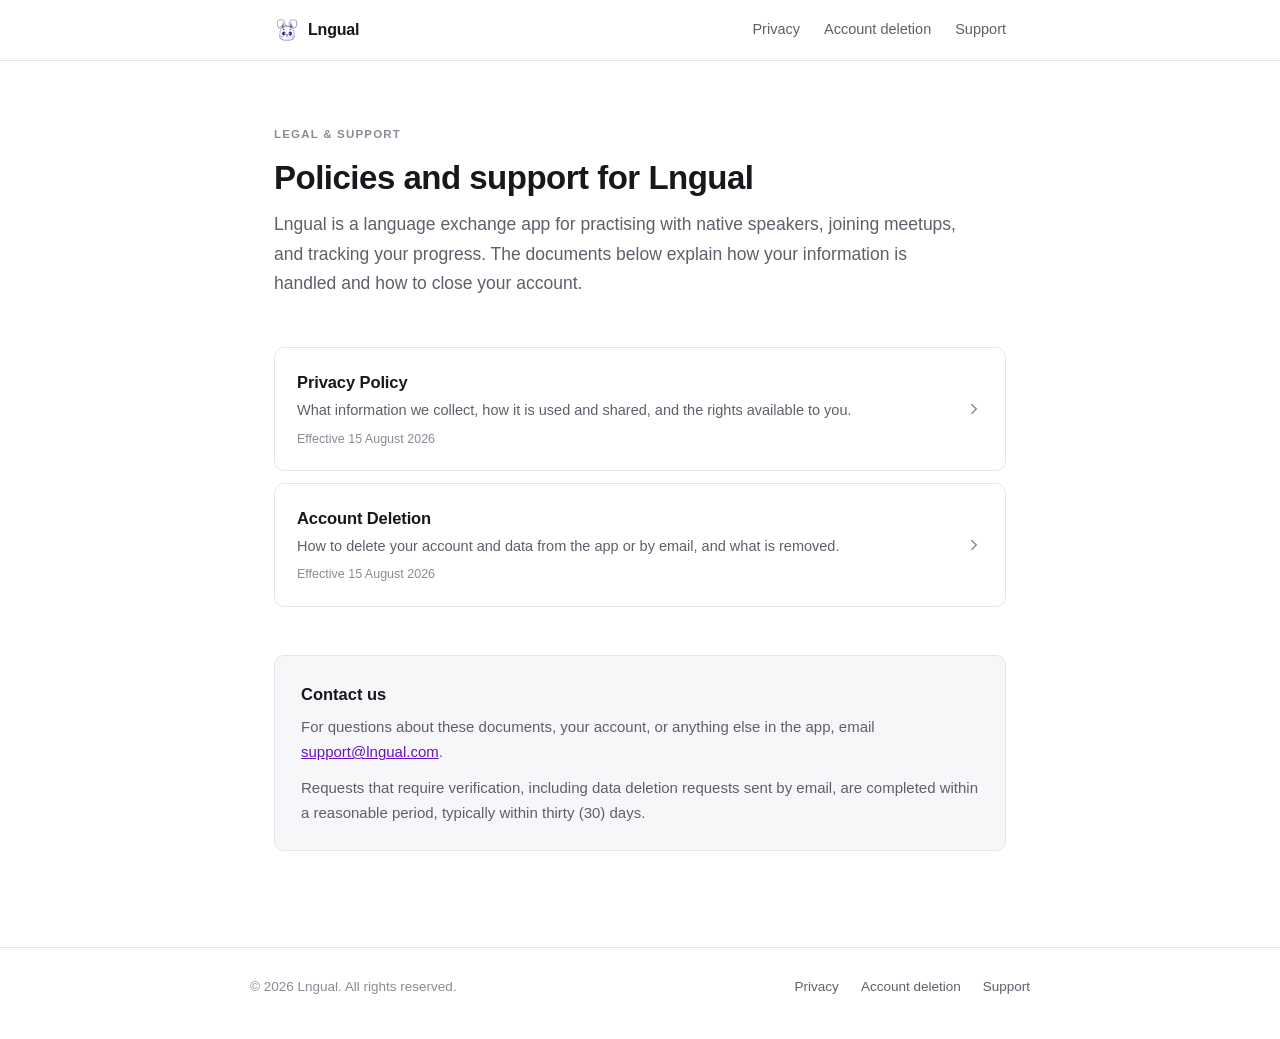
==== index.html @ 3090a964 "feat(site): redesign pages and rewrite privacy policy Add a shared stylesheet and a common shell wit" ====
<!DOCTYPE html>
<html lang="en">
<head>
<meta charset="UTF-8">
<meta name="viewport" content="width=device-width, initial-scale=1.0">
<title>Legal &amp; Support | Lngual</title>
<meta name="description" content="Policies and support for Lngual, a language exchange app. Read the privacy policy, request account deletion, or contact support.">
<meta name="theme-color" content="#ffffff">
<link rel="icon" href="play-store-icon-512.png">
<link rel="apple-touch-icon" href="play-store-icon-512.png">
<meta property="og:title" content="Legal &amp; Support | Lngual">
<meta property="og:description" content="Policies and support for Lngual, a language exchange app.">
<meta property="og:image" content="play-store-feature-1024x500.png">
<meta property="og:type" content="website">
<link rel="stylesheet" href="style.css">
</head>
<body>
<div class="page">

<header class="site-header">
  <div class="inner">
    <a class="mark" href="index.html">
      <img src="play-store-icon-512.png" alt="" width="26" height="26">
      <span>Lngual</span>
    </a>
    <nav>
      <a href="privacy.html">Privacy</a>
      <a href="delete-account.html">Account deletion</a>
      <a href="mailto:support@lngual.com">Support</a>
    </nav>
  </div>
</header>

<main class="hub">
  <p class="eyebrow">Legal &amp; Support</p>
  <h1>Policies and support for Lngual</h1>
  <p class="lede">Lngual is a language exchange app for practising with native speakers, joining meetups, and tracking your progress. The documents below explain how your information is handled and how to close your account.</p>

  <div class="cards">
    <a class="card" href="privacy.html">
      <span class="card-text">
        <span class="card-title">Privacy Policy</span>
        <span class="card-desc">What information we collect, how it is used and shared, and the rights available to you.</span>
        <span class="card-meta">Effective 15 August 2026</span>
      </span>
      <svg width="18" height="18" viewBox="0 0 24 24" fill="none" stroke="currentColor" stroke-width="2" stroke-linecap="round" stroke-linejoin="round" aria-hidden="true"><path d="m9 18 6-6-6-6"/></svg>
    </a>
    <a class="card" href="delete-account.html">
      <span class="card-text">
        <span class="card-title">Account Deletion</span>
        <span class="card-desc">How to delete your account and data from the app or by email, and what is removed.</span>
        <span class="card-meta">Effective 15 August 2026</span>
      </span>
      <svg width="18" height="18" viewBox="0 0 24 24" fill="none" stroke="currentColor" stroke-width="2" stroke-linecap="round" stroke-linejoin="round" aria-hidden="true"><path d="m9 18 6-6-6-6"/></svg>
    </a>
  </div>

  <div class="panel">
    <h2>Contact us</h2>
    <p>For questions about these documents, your account, or anything else in the app, email <a href="mailto:support@lngual.com">support@lngual.com</a>.</p>
    <p>Requests that require verification, including data deletion requests sent by email, are completed within a reasonable period, typically within thirty (30) days.</p>
  </div>
</main>

<footer>
  <div class="inner">
    <p>&copy; 2026 Lngual. All rights reserved.</p>
    <nav>
      <a href="privacy.html">Privacy</a>
      <a href="delete-account.html">Account deletion</a>
      <a href="mailto:support@lngual.com">Support</a>
    </nav>
  </div>
</footer>

</div>
</body>
</html>
---- style.css ----
:root {
  --bg: #ffffff;
  --bg-soft: #f7f7f9;
  --fg: #17171c;
  --muted: #5f5f6b;
  --faint: #8b8b96;
  --accent: #9328ff;
  --accent-ink: #6a12c0;
  --border: #e4e4ea;
  --border-strong: #d3d3dc;
  --radius: 10px;
  --font: -apple-system, BlinkMacSystemFont, "Segoe UI", Roboto, "Helvetica Neue", Arial, sans-serif;
  --container: 780px;
}

* { box-sizing: border-box; }

html {
  -webkit-text-size-adjust: 100%;
  scroll-behavior: smooth;
  scroll-padding-top: 84px;
}

body {
  margin: 0;
  font-family: var(--font);
  font-size: 16.5px;
  line-height: 1.7;
  color: var(--fg);
  background: var(--bg);
  -webkit-font-smoothing: antialiased;
}

a { color: var(--accent-ink); }

a:focus-visible {
  outline: 2px solid var(--accent);
  outline-offset: 3px;
  border-radius: 3px;
}

img { max-width: 100%; }

.page {
  min-height: 100vh;
  display: flex;
  flex-direction: column;
}

/* Header */

.site-header {
  border-bottom: 1px solid var(--border);
  background: var(--bg);
  position: sticky;
  top: 0;
  z-index: 10;
}

.site-header .inner,
footer .inner,
main {
  max-width: var(--container);
  width: 100%;
  margin: 0 auto;
}

.site-header .inner {
  display: flex;
  align-items: center;
  gap: 12px;
  padding: 0 24px;
  height: 60px;
}

.mark {
  display: flex;
  align-items: center;
  gap: 8px;
  text-decoration: none;
  color: var(--fg);
  font-size: 16px;
  font-weight: 600;
  letter-spacing: -0.2px;
}

.mark img { width: 26px; height: 26px; display: block; }

.site-header nav {
  margin-left: auto;
  display: flex;
  align-items: center;
  gap: 24px;
  font-size: 14.5px;
}

.site-header nav a {
  color: var(--muted);
  text-decoration: none;
  padding: 4px 0;
  border-bottom: 2px solid transparent;
  transition: color 0.15s ease, border-color 0.15s ease;
}

.site-header nav a:hover { color: var(--fg); }

.site-header nav a[aria-current="page"] {
  color: var(--fg);
  border-bottom-color: var(--accent);
}

/* Main */

main {
  flex: 1;
  padding: 64px 24px 96px;
}

.eyebrow {
  text-transform: uppercase;
  letter-spacing: 1.2px;
  font-size: 11.5px;
  font-weight: 700;
  color: var(--faint);
  margin: 0 0 12px;
}

h1 {
  font-size: 33px;
  line-height: 1.25;
  letter-spacing: -0.5px;
  font-weight: 600;
  margin: 0 0 12px;
}

.lede {
  font-size: 17.5px;
  color: var(--muted);
  margin: 0;
  max-width: 40em;
}

.hub .lede { margin-bottom: 48px; }

/* Document cards */

.cards {
  display: grid;
  gap: 12px;
  margin-bottom: 48px;
}

.card {
  display: flex;
  align-items: center;
  gap: 20px;
  text-decoration: none;
  color: var(--fg);
  background: var(--bg);
  border: 1px solid var(--border);
  border-radius: var(--radius);
  padding: 20px 22px;
  cursor: pointer;
  transition: border-color 0.15s ease, background-color 0.15s ease;
}

.card:hover {
  border-color: var(--border-strong);
  background: var(--bg-soft);
}

.card-title {
  display: block;
  font-size: 16.5px;
  font-weight: 600;
  letter-spacing: -0.1px;
  margin-bottom: 3px;
}

.card-desc {
  display: block;
  font-size: 14.5px;
  line-height: 1.55;
  color: var(--muted);
}

.card-meta {
  display: block;
  font-size: 12.5px;
  color: var(--faint);
  margin-top: 7px;
}

.card svg {
  margin-left: auto;
  flex-shrink: 0;
  color: var(--faint);
  transition: color 0.15s ease, transform 0.15s ease;
}

.card:hover svg {
  color: var(--fg);
  transform: translateX(2px);
}

/* Contact panel */

.panel {
  border: 1px solid var(--border);
  border-radius: var(--radius);
  background: var(--bg-soft);
  padding: 24px 26px;
}

.panel h2 {
  font-size: 16.5px;
  font-weight: 600;
  margin: 0 0 6px;
}

.panel p {
  margin: 0;
  font-size: 15px;
  color: var(--muted);
}

.panel p + p { margin-top: 10px; }

/* Documents */

.doc-header { margin-bottom: 40px; }

.updated {
  color: var(--faint);
  font-size: 14px;
  margin: 0;
}

.doc h2 {
  font-size: 20px;
  font-weight: 600;
  letter-spacing: -0.2px;
  margin: 48px 0 14px;
  padding-bottom: 10px;
  border-bottom: 1px solid var(--border);
}

.doc h3 {
  font-size: 16.5px;
  font-weight: 600;
  margin: 30px 0 8px;
}

.doc p { margin: 0 0 14px; }
.doc ul, .doc ol { padding-left: 24px; margin: 0 0 18px; }
.doc li { margin-bottom: 9px; }
.doc strong { font-weight: 600; }

.toc {
  background: var(--bg-soft);
  border: 1px solid var(--border);
  border-radius: var(--radius);
  padding: 22px 26px;
}

.toc p {
  margin: 0 0 14px;
  font-size: 11.5px;
  font-weight: 700;
  letter-spacing: 1.2px;
  text-transform: uppercase;
  color: var(--faint);
}

.toc ol {
  margin: 0;
  padding-left: 20px;
  columns: 2;
  column-gap: 36px;
  font-size: 14.5px;
  line-height: 1.5;
  color: var(--faint);
}

.toc li { margin-bottom: 9px; break-inside: avoid; }
.toc a { color: var(--muted); text-decoration: none; }
.toc a:hover { color: var(--accent-ink); text-decoration: underline; }

.table-wrap {
  overflow-x: auto;
  margin: 0 0 20px;
  border: 1px solid var(--border);
  border-radius: var(--radius);
}

table {
  border-collapse: collapse;
  width: 100%;
  min-width: 520px;
  font-size: 14.5px;
  line-height: 1.55;
}

th, td {
  text-align: left;
  vertical-align: top;
  padding: 12px 16px;
  border-bottom: 1px solid var(--border);
}

th {
  font-weight: 600;
  background: var(--bg-soft);
  white-space: nowrap;
}

tr:last-child td { border-bottom: 0; }

.callout {
  background: var(--bg-soft);
  border: 1px solid var(--border);
  border-radius: var(--radius);
  padding: 20px 24px;
  margin: 32px 0;
  font-size: 15.5px;
}

.callout p:last-child { margin-bottom: 0; }

/* Footer */

footer {
  border-top: 1px solid var(--border);
  padding: 28px 24px 40px;
  color: var(--faint);
  font-size: 13.5px;
}

footer .inner {
  display: flex;
  flex-wrap: wrap;
  align-items: center;
  gap: 10px 24px;
}

footer p { margin: 0; }
footer nav { margin-left: auto; display: flex; gap: 22px; }
footer a { color: var(--muted); text-decoration: none; }
footer a:hover { color: var(--accent-ink); }

@media (max-width: 640px) {
  body { font-size: 16px; }
  main { padding: 40px 20px 64px; }
  h1 { font-size: 27px; }
  .lede { font-size: 16.5px; }
  .hub .lede { margin-bottom: 36px; }
  .site-header .inner { padding: 0 16px; }
  .site-header nav { gap: 16px; font-size: 14px; }
  .toc ol { columns: 1; }
  footer nav { margin-left: 0; width: 100%; flex-wrap: wrap; }
}

@media (max-width: 380px) {
  .mark span { display: none; }
}

@media (prefers-reduced-motion: reduce) {
  html { scroll-behavior: auto; }
  * { transition-duration: 0.01ms !important; }
}

@media print {
  .site-header, .toc, footer nav { display: none; }
  body { font-size: 11pt; color: #000; }
  .doc h2 { break-after: avoid; }
}
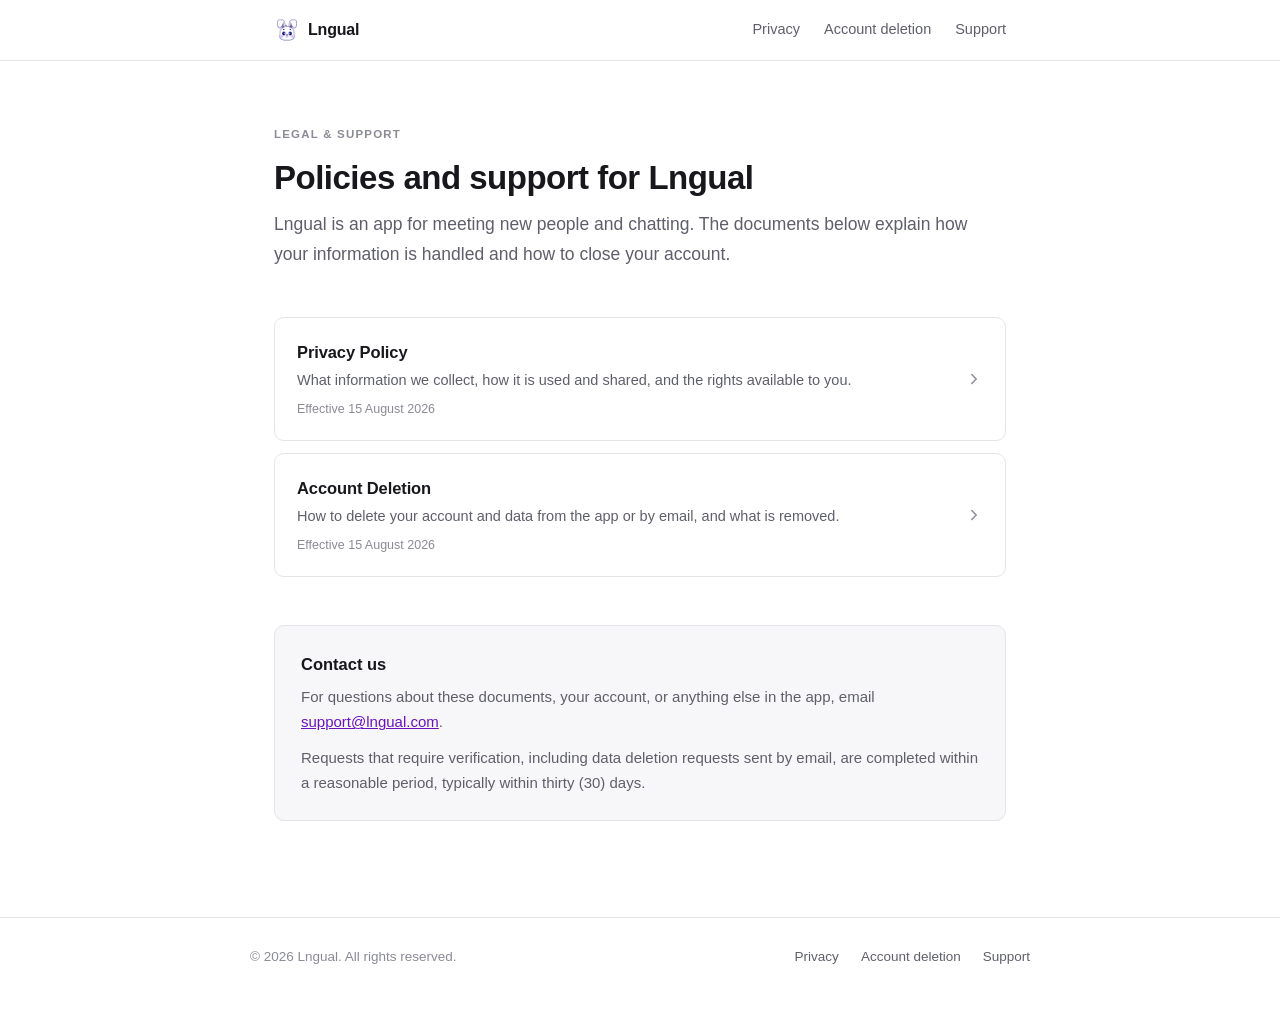
==== commit 6454e22f: "chore: neutral site copy for play closed testing Hide the language exchange descriptions while test " ====
--- a/index.html
+++ b/index.html
@@ -4,14 +4,17 @@
 <meta charset="UTF-8">
 <meta name="viewport" content="width=device-width, initial-scale=1.0">
 <title>Legal &amp; Support | Lngual</title>
-<meta name="description" content="Policies and support for Lngual, a language exchange app. Read the privacy policy, request account deletion, or contact support.">
+<!-- <meta name="description" content="Policies and support for Lngual, a language exchange app. Read the privacy policy, request account deletion, or contact support."> -->
+<meta name="description" content="Policies and support for Lngual. Read the privacy policy, request account deletion, or contact support.">
 <meta name="theme-color" content="#ffffff">
 <link rel="icon" href="play-store-icon-512.png">
 <link rel="apple-touch-icon" href="play-store-icon-512.png">
 <meta property="og:title" content="Legal &amp; Support | Lngual">
-<meta property="og:description" content="Policies and support for Lngual, a language exchange app.">
-<meta property="og:image" content="play-store-feature-1024x500.png">
+<!-- <meta property="og:description" content="Policies and support for Lngual, a language exchange app."> -->
+<meta property="og:description" content="Policies and support for Lngual.">
+<meta property="og:image" content="https://lngual.com/play-store-feature-1024x500.png">
 <meta property="og:type" content="website">
+<meta property="og:url" content="https://lngual.com/">
 <link rel="stylesheet" href="style.css">
 </head>
 <body>
@@ -34,7 +37,8 @@
 <main class="hub">
   <p class="eyebrow">Legal &amp; Support</p>
   <h1>Policies and support for Lngual</h1>
-  <p class="lede">Lngual is a language exchange app for practising with native speakers, joining meetups, and tracking your progress. The documents below explain how your information is handled and how to close your account.</p>
+  <!-- <p class="lede">Lngual is a language exchange app for practising with native speakers, joining meetups, and tracking your progress. The documents below explain how your information is handled and how to close your account.</p> -->
+  <p class="lede">Lngual is an app for meeting new people and chatting. The documents below explain how your information is handled and how to close your account.</p>
 
   <div class="cards">
     <a class="card" href="privacy.html">
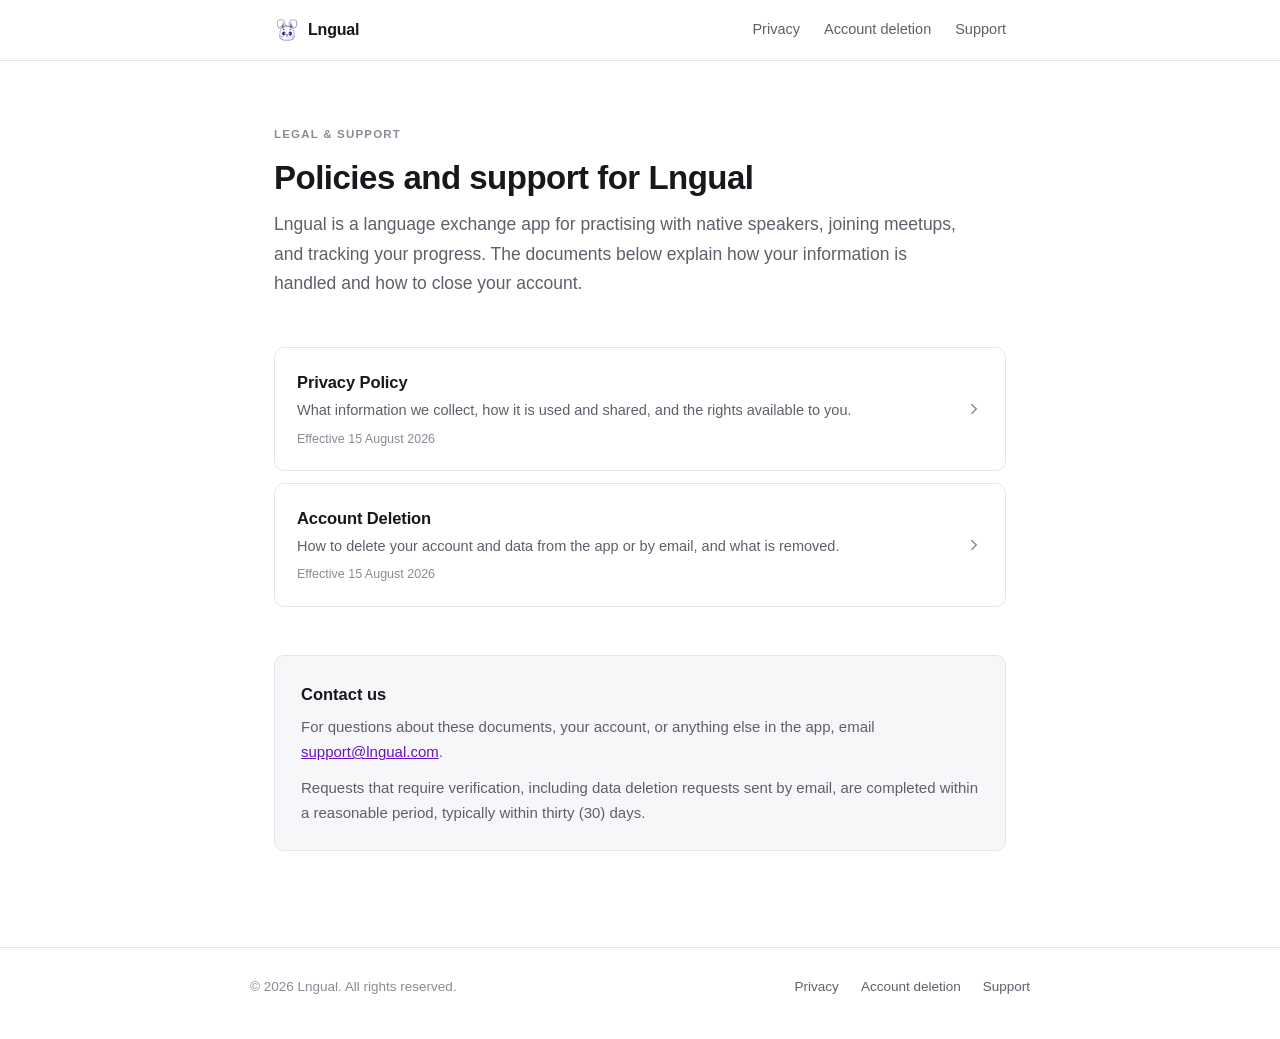
==== commit f2dec153: "Revert "chore: neutral site copy for play closed testing" This reverts commit 6454e22f94570a79f00a45" ====
--- a/index.html
+++ b/index.html
@@ -4,14 +4,12 @@
 <meta charset="UTF-8">
 <meta name="viewport" content="width=device-width, initial-scale=1.0">
 <title>Legal &amp; Support | Lngual</title>
-<!-- <meta name="description" content="Policies and support for Lngual, a language exchange app. Read the privacy policy, request account deletion, or contact support."> -->
-<meta name="description" content="Policies and support for Lngual. Read the privacy policy, request account deletion, or contact support.">
+<meta name="description" content="Policies and support for Lngual, a language exchange app. Read the privacy policy, request account deletion, or contact support.">
 <meta name="theme-color" content="#ffffff">
 <link rel="icon" href="play-store-icon-512.png">
 <link rel="apple-touch-icon" href="play-store-icon-512.png">
 <meta property="og:title" content="Legal &amp; Support | Lngual">
-<!-- <meta property="og:description" content="Policies and support for Lngual, a language exchange app."> -->
-<meta property="og:description" content="Policies and support for Lngual.">
+<meta property="og:description" content="Policies and support for Lngual, a language exchange app.">
 <meta property="og:image" content="https://lngual.com/play-store-feature-1024x500.png">
 <meta property="og:type" content="website">
 <meta property="og:url" content="https://lngual.com/">
@@ -37,8 +35,7 @@
 <main class="hub">
   <p class="eyebrow">Legal &amp; Support</p>
   <h1>Policies and support for Lngual</h1>
-  <!-- <p class="lede">Lngual is a language exchange app for practising with native speakers, joining meetups, and tracking your progress. The documents below explain how your information is handled and how to close your account.</p> -->
-  <p class="lede">Lngual is an app for meeting new people and chatting. The documents below explain how your information is handled and how to close your account.</p>
+  <p class="lede">Lngual is a language exchange app for practising with native speakers, joining meetups, and tracking your progress. The documents below explain how your information is handled and how to close your account.</p>
 
   <div class="cards">
     <a class="card" href="privacy.html">
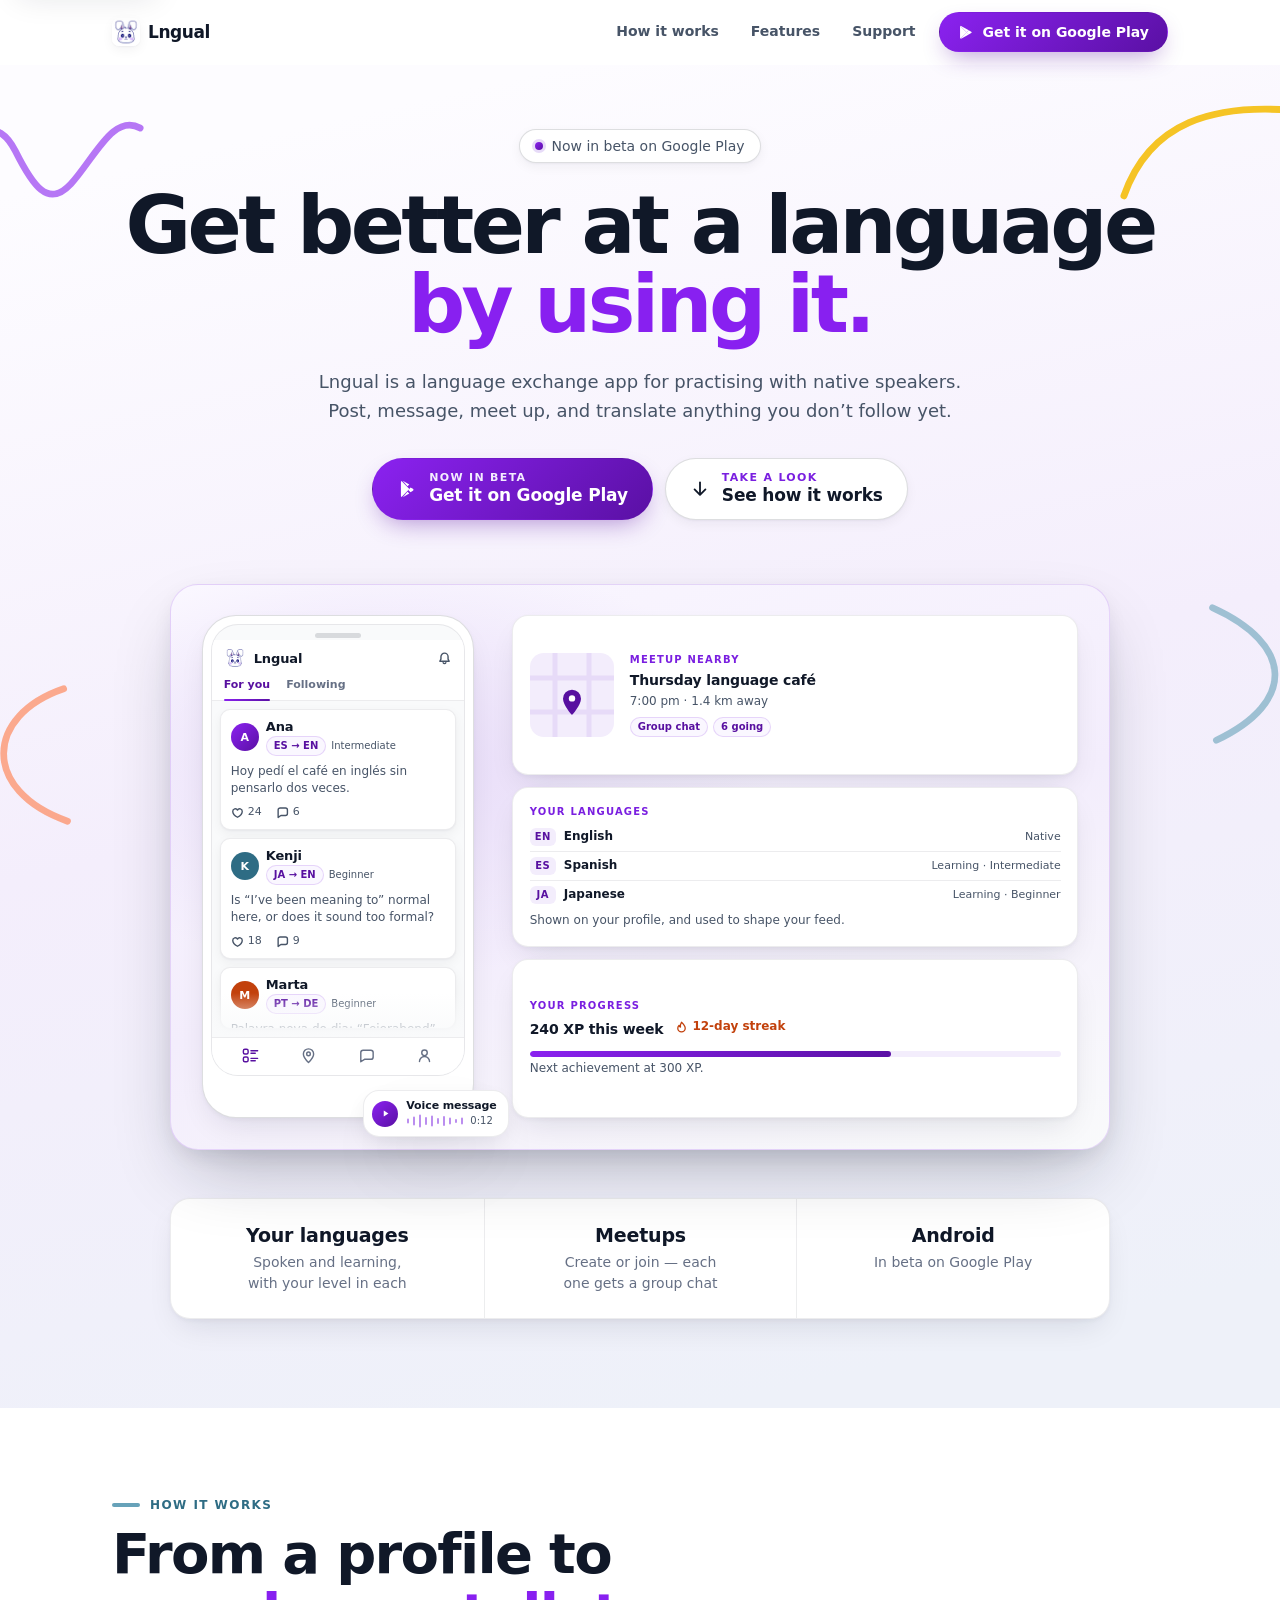
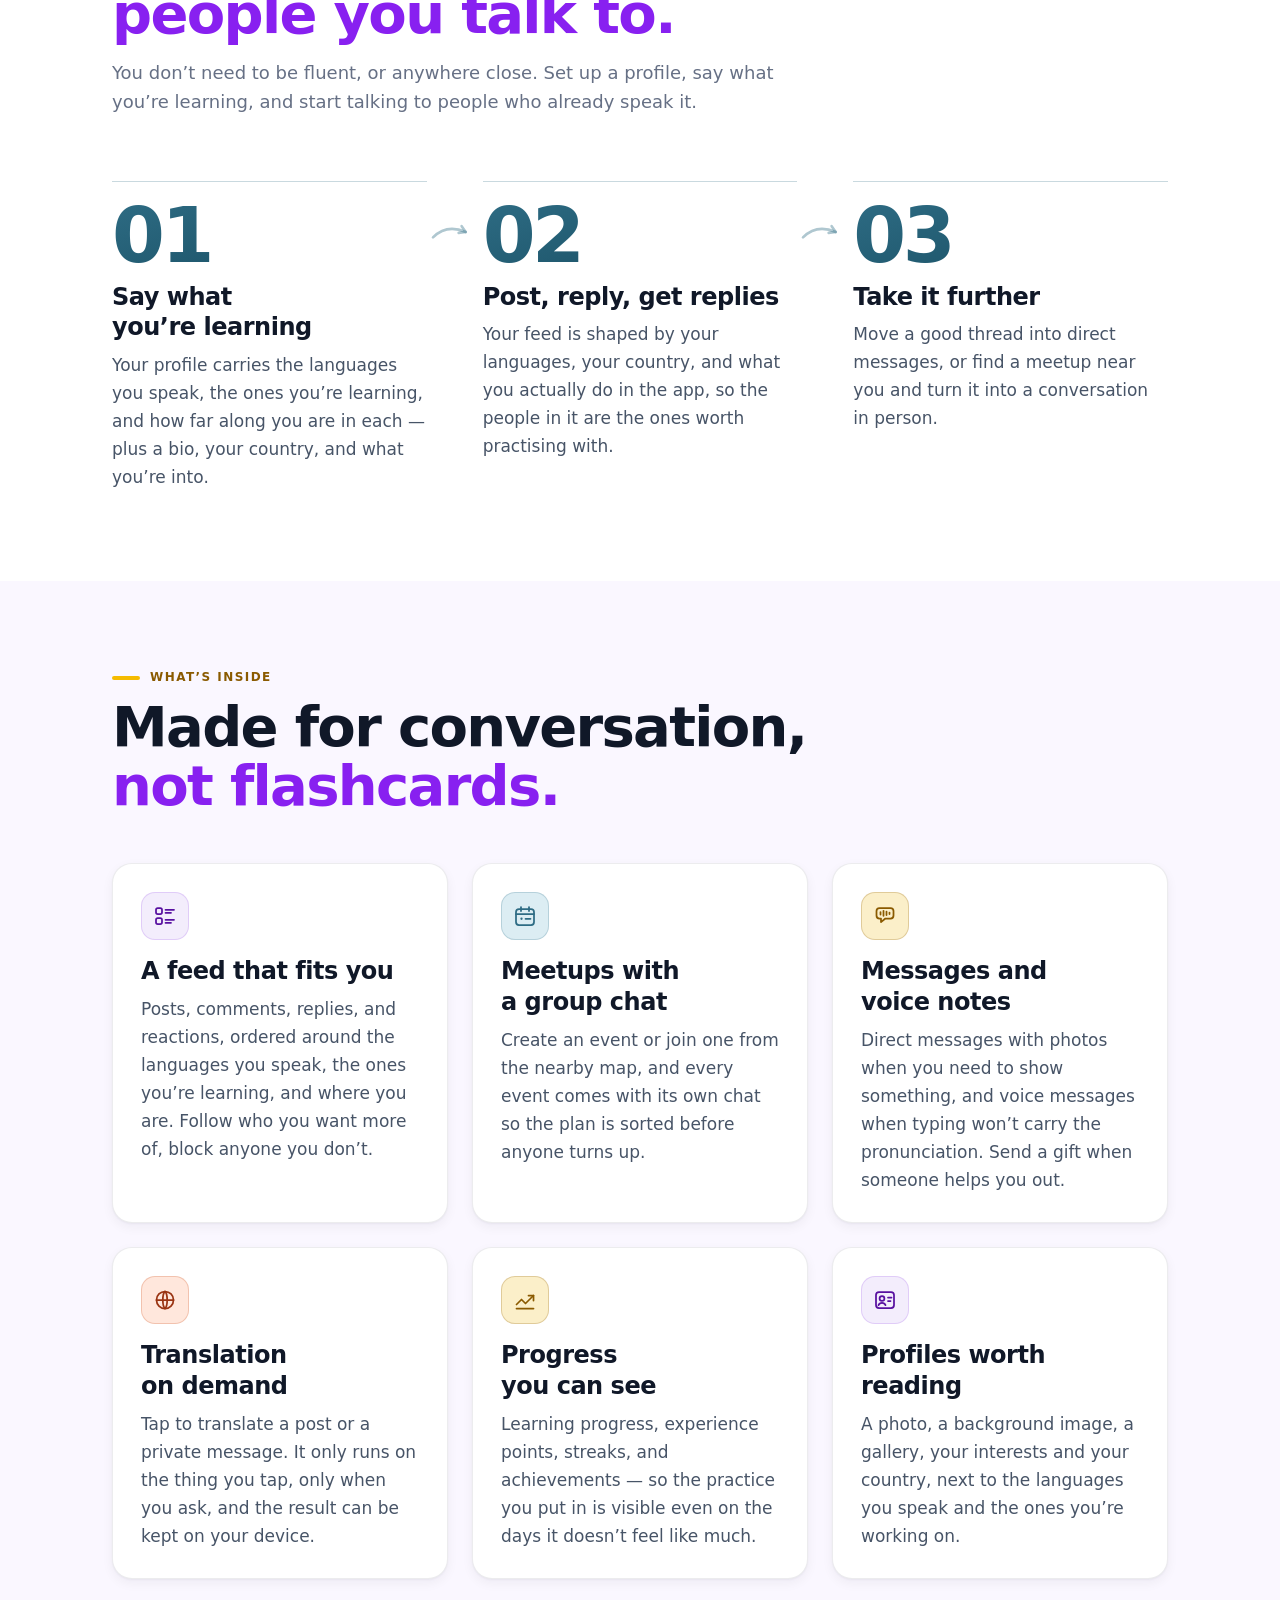
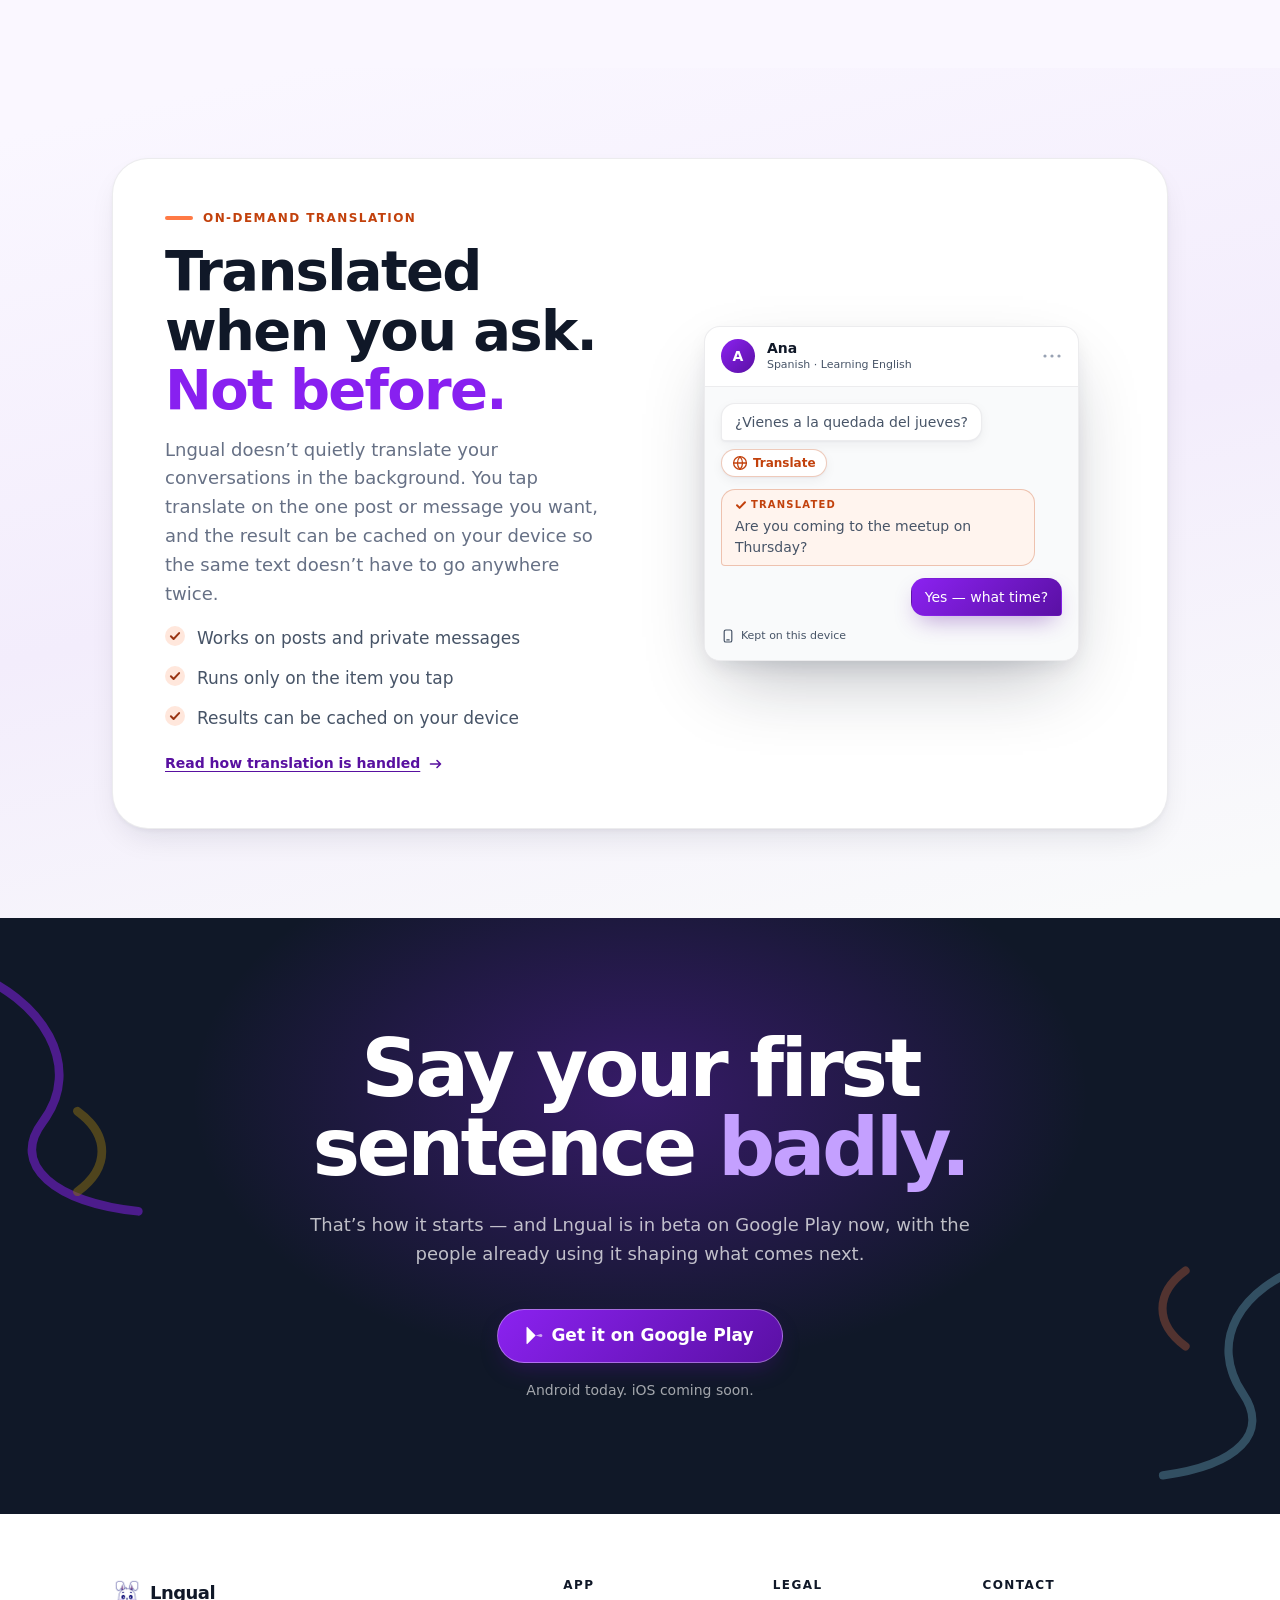
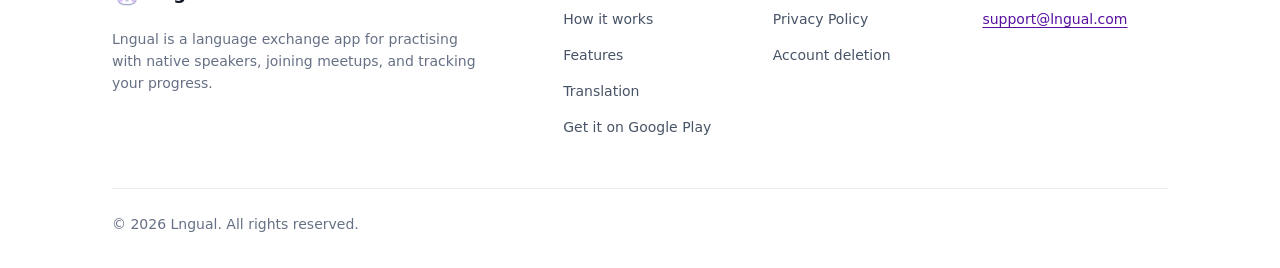
==== commit 861c0b34: "feat(site): redesign as a product landing page with restyled legal docs Rebuilds the site around a m" ====
--- a/index.html
+++ b/index.html
@@ -3,77 +3,533 @@
 <head>
 <meta charset="UTF-8">
 <meta name="viewport" content="width=device-width, initial-scale=1.0">
-<title>Legal &amp; Support | Lngual</title>
-<meta name="description" content="Policies and support for Lngual, a language exchange app. Read the privacy policy, request account deletion, or contact support.">
+<title>Lngual — practise a language with native speakers</title>
+<meta name="description" content="Lngual is a language exchange app. Post, message, join meetups, and translate what you do not follow yet — practising with people who already speak what you are learning.">
 <meta name="theme-color" content="#ffffff">
-<link rel="icon" href="play-store-icon-512.png">
-<link rel="apple-touch-icon" href="play-store-icon-512.png">
-<meta property="og:title" content="Legal &amp; Support | Lngual">
-<meta property="og:description" content="Policies and support for Lngual, a language exchange app.">
+<link rel="icon" href="/icon-64.png">
+<link rel="apple-touch-icon" href="/icon-180.png">
+<meta property="og:title" content="Lngual — practise a language with native speakers">
+<meta property="og:description" content="A language exchange app for practising with native speakers, joining meetups, and tracking your progress.">
 <meta property="og:image" content="https://lngual.com/play-store-feature-1024x500.png">
+<meta property="og:image:type" content="image/png">
+<meta property="og:image:width" content="1024">
+<meta property="og:image:height" content="500">
+<meta property="og:image:alt" content="Lngual — language exchange app">
+<meta property="og:site_name" content="Lngual">
 <meta property="og:type" content="website">
 <meta property="og:url" content="https://lngual.com/">
-<link rel="stylesheet" href="style.css">
+<link rel="canonical" href="https://lngual.com/">
+<link rel="stylesheet" href="/style.css">
+<script>document.documentElement.className+=" js-reveal";setTimeout(function(){if(!window.__revealBooted){var n=document.querySelectorAll(".reveal");for(var i=0;i<n.length;i++){n[i].className+=" is-visible"}}},2000);</script>
 </head>
 <body>
-<div class="page">
-
-<header class="site-header">
-  <div class="inner">
-    <a class="mark" href="index.html">
-      <img src="play-store-icon-512.png" alt="" width="26" height="26">
+<a class="skip-link" href="#main">Skip to content</a>
+
+<header class="site-header" data-header>
+  <div class="wrap hdr-inner">
+    <a class="hdr-brand" href="/">
+      <img class="hdr-logo" src="/icon-64.png" alt="" width="28" height="28" decoding="async">
       <span>Lngual</span>
     </a>
-    <nav>
-      <a href="privacy.html">Privacy</a>
-      <a href="delete-account.html">Account deletion</a>
-      <a href="mailto:support@lngual.com">Support</a>
+
+    <nav class="hdr-nav" aria-label="Primary">
+      <ul class="hdr-links" role="list">
+        <li><a class="hdr-link" href="/#how">How it works</a></li>
+        <li><a class="hdr-link" href="/#features">Features</a></li>
+        <li><a class="hdr-link" href="mailto:support@lngual.com">Support</a></li>
+      </ul>
+
+      <a class="btn btn-primary btn-pill hdr-cta" href="https://play.google.com/store/apps/details?id=com.polylngual.lngual">
+        <svg class="icon" width="16" height="16" viewBox="0 0 24 24" fill="currentColor" aria-hidden="true" focusable="false">
+          <path d="M3.6 2.2c-.33.35-.52.89-.52 1.59v16.42c0 .7.19 1.24.52 1.59l.06.05 9.2-9.2v-.22l-9.2-9.2z"/>
+          <path d="M16.06 15.72 12.99 12.65v-.22l3.07-3.07.07.04 3.64 2.07c1.04.59 1.04 1.55 0 2.14l-3.64 2.07z"/>
+          <path d="M16.13 15.68 12.99 12.54 3.73 21.8c.34.36.91.41 1.55.05z"/>
+          <path d="M16.13 9.4 5.28 3.27c-.64-.36-1.21-.31-1.55.05l9.26 9.22z"/>
+        </svg>
+        <span><span class="hdr-cta-lead">Get it on </span>Google Play</span>
+      </a>
     </nav>
   </div>
 </header>
 
-<main class="hub">
-  <p class="eyebrow">Legal &amp; Support</p>
-  <h1>Policies and support for Lngual</h1>
-  <p class="lede">Lngual is a language exchange app for practising with native speakers, joining meetups, and tracking your progress. The documents below explain how your information is handled and how to close your account.</p>
-
-  <div class="cards">
-    <a class="card" href="privacy.html">
-      <span class="card-text">
-        <span class="card-title">Privacy Policy</span>
-        <span class="card-desc">What information we collect, how it is used and shared, and the rights available to you.</span>
-        <span class="card-meta">Effective 15 August 2026</span>
-      </span>
-      <svg width="18" height="18" viewBox="0 0 24 24" fill="none" stroke="currentColor" stroke-width="2" stroke-linecap="round" stroke-linejoin="round" aria-hidden="true"><path d="m9 18 6-6-6-6"/></svg>
-    </a>
-    <a class="card" href="delete-account.html">
-      <span class="card-text">
-        <span class="card-title">Account Deletion</span>
-        <span class="card-desc">How to delete your account and data from the app or by email, and what is removed.</span>
-        <span class="card-meta">Effective 15 August 2026</span>
-      </span>
-      <svg width="18" height="18" viewBox="0 0 24 24" fill="none" stroke="currentColor" stroke-width="2" stroke-linecap="round" stroke-linejoin="round" aria-hidden="true"><path d="m9 18 6-6-6-6"/></svg>
-    </a>
-  </div>
-
-  <div class="panel">
-    <h2>Contact us</h2>
-    <p>For questions about these documents, your account, or anything else in the app, email <a href="mailto:support@lngual.com">support@lngual.com</a>.</p>
-    <p>Requests that require verification, including data deletion requests sent by email, are completed within a reasonable period, typically within thirty (30) days.</p>
-  </div>
+<main id="main" tabindex="-1">
+<section class="hero" aria-labelledby="hero-title">
+  <div class="hero__decor" aria-hidden="true">
+    <svg class="hero__curve hero__curve--tl" width="200" height="110" viewBox="0 0 200 110" focusable="false"><path d="M4 74C18 20 48 12 66 48S100 108 124 82S168 8 196 24"/></svg>
+    <svg class="hero__curve hero__curve--tr" width="220" height="120" viewBox="0 0 220 120" focusable="false"><path d="M6 108C30 40 88 6 214 26"/></svg>
+    <svg class="hero__curve hero__curve--ml" width="120" height="150" viewBox="0 0 120 150" focusable="false"><path d="M108 6C26 34 22 112 112 144"/></svg>
+    <svg class="hero__curve hero__curve--mr" width="120" height="150" viewBox="0 0 120 150" focusable="false"><path d="M12 6C96 44 100 104 16 144"/></svg>
+  </div>
+
+  <div class="wrap hero__inner">
+    <p class="hero__status">
+      <span class="hero__dot" aria-hidden="true"></span>
+      Now in beta on Google Play
+    </p>
+
+    <h1 class="display hero__title" id="hero-title">
+      Get better at a language <span class="accent">by using it.</span>
+    </h1>
+
+    <p class="lede hero__lede">
+      Lngual is a language exchange app for practising with native speakers.<br class="hero__break">
+      Post, message, meet up, and translate anything you don&rsquo;t follow yet.
+    </p>
+
+    <div class="hero__actions">
+      <!-- TODO: confirm the Play applicationId before launch. No store URL exists anywhere
+           else in this repo, so "com.lngual.app" is unverified and may 404. -->
+      <a class="btn btn-primary btn-lg btn-pill hero__store" href="https://play.google.com/store/apps/details?id=com.polylngual.lngual">
+        <svg class="icon hero__icon hero__icon--solid" width="20" height="20" viewBox="0 0 24 24" aria-hidden="true" focusable="false"><path d="M5.5 2.4a1.6 1.6 0 0 0-.8 1.4v16.4a1.6 1.6 0 0 0 .8 1.4l9.3-9.6ZM16.2 10.2l2.9 1.6a1.4 1.4 0 0 1 0 2.4l-2.9 1.6-2.4-2.4ZM6.9 2.1l7.9 4.4-2.2 2.3ZM12.6 15.2l2.2 2.3-7.9 4.4Z"/></svg>
+        <span class="hero__store-text">
+          <span class="hero__store-kicker">Now in beta</span>
+          <span class="hero__store-name">Get it on Google Play</span>
+        </span>
+      </a>
+
+      <a class="btn btn-ghost btn-lg btn-pill hero__store" href="#how">
+        <svg class="icon hero__icon hero__icon--line" width="20" height="20" viewBox="0 0 24 24" stroke-width="2.2" stroke-linecap="round" stroke-linejoin="round" aria-hidden="true" focusable="false"><path d="M12 4v14"/><path d="m5.5 12.5 6.5 6.5 6.5-6.5"/></svg>
+        <span class="hero__store-text">
+          <span class="hero__store-kicker">Take a look</span>
+          <span class="hero__store-name">See how it works</span>
+        </span>
+      </a>
+    </div>
+
+    <div class="hero__mock heromock" role="img" aria-label="Illustration of the Lngual app. A phone shows a feed of posts from people practising the language they are learning, each post tagged with the writer's language pair and level and counting its reactions and comments, with a voice message card floating over the phone's edge. Beside it: a card for a nearby meetup that has its own group chat, a card listing the languages on your profile with your level in each, and a card showing experience points, a streak and the next achievement.">
+      <span class="heromock__glow" aria-hidden="true"></span>
+
+      <div class="heromock__grid">
+
+        <div class="heromock__phone">
+          <span class="heromock__notch" aria-hidden="true"></span>
+
+          <div class="heromock__screen">
+            <div class="heromock__appbar">
+              <img class="heromock__appicon" src="/play-store-icon-512.png" width="22" height="22" alt="" decoding="async">
+              <span class="heromock__appname">Lngual</span>
+              <svg class="heromock__glyph" width="15" height="15" viewBox="0 0 16 16" aria-hidden="true" focusable="false"><path d="M8 2.3a3.8 3.8 0 0 0-3.8 3.8v2.5L3 10.9h10L11.8 8.6V6.1A3.8 3.8 0 0 0 8 2.3Z"/><path d="M6.6 12.5a1.5 1.5 0 0 0 2.8 0"/></svg>
+            </div>
+
+            <div class="heromock__tabs">
+              <span class="heromock__tab heromock__tab--on">For you</span>
+              <span class="heromock__tab">Following</span>
+            </div>
+
+            <div class="heromock__feed">
+
+              <div class="heromock__post">
+                <div class="heromock__head">
+                  <span class="heromock__avatar">A</span>
+                  <span class="heromock__who">
+                    <span class="heromock__name">Ana</span>
+                    <span class="heromock__pair">
+                      <span class="heromock__chip">ES &rarr; EN</span>
+                      <span class="heromock__level">Intermediate</span>
+                    </span>
+                  </span>
+                </div>
+                <p class="heromock__text" lang="es">Hoy ped&iacute; el caf&eacute; en ingl&eacute;s sin pensarlo dos veces.</p>
+                <p class="heromock__stats">
+                  <span><svg viewBox="0 0 14 14" width="13" height="13" aria-hidden="true" focusable="false"><path d="M7 12.1S1.9 9.2 1.9 5.8A2.7 2.7 0 0 1 7 4.4a2.7 2.7 0 0 1 5.1 1.4c0 3.4-5.1 6.3-5.1 6.3Z"/></svg>24</span>
+                  <span><svg viewBox="0 0 14 14" width="13" height="13" aria-hidden="true" focusable="false"><path d="M12.3 8.1a2.1 2.1 0 0 1-2.1 2.1H5.3l-3 2.1V4.3a2.1 2.1 0 0 1 2.1-2.1h5.8a2.1 2.1 0 0 1 2.1 2.1Z"/></svg>6</span>
+                </p>
+              </div>
+
+              <div class="heromock__post">
+                <div class="heromock__head">
+                  <span class="heromock__avatar heromock__avatar--teal">K</span>
+                  <span class="heromock__who">
+                    <span class="heromock__name">Kenji</span>
+                    <span class="heromock__pair">
+                      <span class="heromock__chip">JA &rarr; EN</span>
+                      <span class="heromock__level">Beginner</span>
+                    </span>
+                  </span>
+                </div>
+                <p class="heromock__text">Is &ldquo;I&rsquo;ve been meaning to&rdquo; normal here, or does it sound too formal?</p>
+                <p class="heromock__stats">
+                  <span><svg viewBox="0 0 14 14" width="13" height="13" aria-hidden="true" focusable="false"><path d="M7 12.1S1.9 9.2 1.9 5.8A2.7 2.7 0 0 1 7 4.4a2.7 2.7 0 0 1 5.1 1.4c0 3.4-5.1 6.3-5.1 6.3Z"/></svg>18</span>
+                  <span><svg viewBox="0 0 14 14" width="13" height="13" aria-hidden="true" focusable="false"><path d="M12.3 8.1a2.1 2.1 0 0 1-2.1 2.1H5.3l-3 2.1V4.3a2.1 2.1 0 0 1 2.1-2.1h5.8a2.1 2.1 0 0 1 2.1 2.1Z"/></svg>9</span>
+                </p>
+              </div>
+
+              <div class="heromock__post heromock__post--cut">
+                <div class="heromock__head">
+                  <span class="heromock__avatar heromock__avatar--coral">M</span>
+                  <span class="heromock__who">
+                    <span class="heromock__name">Marta</span>
+                    <span class="heromock__pair">
+                      <span class="heromock__chip">PT &rarr; DE</span>
+                      <span class="heromock__level">Beginner</span>
+                    </span>
+                  </span>
+                </div>
+                <p class="heromock__text" lang="pt">Palavra nova do dia: &ldquo;Feierabend&rdquo;.</p>
+              </div>
+
+            </div>
+
+            <div class="heromock__nav" aria-hidden="true">
+              <svg class="heromock__navicon heromock__navicon--on" viewBox="0 0 20 20" width="19" height="19" focusable="false"><rect x="2.5" y="3.5" width="5" height="5" rx="1.6"/><rect x="2.5" y="11.5" width="5" height="5" rx="1.6"/><path d="M10.5 5h7M10.5 7.6h4.5M10.5 13h7M10.5 15.6h4.5"/></svg>
+              <svg class="heromock__navicon" viewBox="0 0 20 20" width="19" height="19" focusable="false"><path d="M10 17.4s5.4-5.3 5.4-9a5.4 5.4 0 1 0-10.8 0c0 3.7 5.4 9 5.4 9Z"/><circle cx="10" cy="8.3" r="1.9"/></svg>
+              <svg class="heromock__navicon" viewBox="0 0 20 20" width="19" height="19" focusable="false"><path d="M17 11.7A2.4 2.4 0 0 1 14.6 14H7.9L4 16.6V6.7a2.4 2.4 0 0 1 2.4-2.3h8.2A2.4 2.4 0 0 1 17 6.7Z"/></svg>
+              <svg class="heromock__navicon" viewBox="0 0 20 20" width="19" height="19" focusable="false"><circle cx="10" cy="7.2" r="2.9"/><path d="M4.7 16.4a5.3 5.3 0 0 1 10.6 0"/></svg>
+            </div>
+          </div>
+
+          <div class="heromock__float">
+            <span class="heromock__play" aria-hidden="true">
+              <svg viewBox="0 0 12 12" width="11" height="11" focusable="false"><path d="M4.1 2.7 9.2 6l-5.1 3.3Z"/></svg>
+            </span>
+            <span class="heromock__floatbody">
+              <span class="heromock__floatlabel">Voice message</span>
+              <span class="heromock__floatrow">
+                <svg class="heromock__wave" viewBox="0 0 58 14" width="58" height="14" aria-hidden="true" focusable="false"><path d="M2 5.5v3M8 3.5v7M14 1.5v11M20 4v6M26 2.5v9M32 5v4M38 3v8M44 4.5v5M50 6v2M56 4.5v5"/></svg>
+                <span class="heromock__floattime">0:12</span>
+              </span>
+            </span>
+          </div>
+        </div>
+
+        <div class="heromock__side">
+
+          <div class="heromock__card heromock__card--event">
+            <svg class="heromock__map" viewBox="0 0 84 84" width="84" height="84" aria-hidden="true" focusable="false">
+              <rect class="heromock__map-bg" width="84" height="84" rx="14"/>
+              <path class="heromock__map-road" d="M-2 25h88M-2 59h88M25 -2v88M59 -2v88"/>
+              <path class="heromock__map-pin" d="M42 62s9-9.7 9-16.3a9 9 0 1 0-18 0C33 52.3 42 62 42 62Z"/>
+              <circle class="heromock__map-dot" cx="42" cy="45.4" r="3.2"/>
+            </svg>
+            <div class="heromock__cardbody">
+              <p class="heromock__eyebrow">Meetup nearby</p>
+              <p class="heromock__cardtitle">Thursday language caf&eacute;</p>
+              <p class="heromock__cardmeta">7:00 pm &middot; 1.4 km away</p>
+              <p class="heromock__chiprow">
+                <span class="heromock__chip">Group chat</span>
+                <span class="heromock__chip">6 going</span>
+              </p>
+            </div>
+          </div>
+
+          <div class="heromock__card">
+            <p class="heromock__eyebrow">Your languages</p>
+            <p class="heromock__lang"><span class="heromock__code">EN</span><span class="heromock__langname">English</span><span class="heromock__langlevel">Native</span></p>
+            <p class="heromock__lang"><span class="heromock__code">ES</span><span class="heromock__langname">Spanish</span><span class="heromock__langlevel">Learning &middot; Intermediate</span></p>
+            <p class="heromock__lang"><span class="heromock__code">JA</span><span class="heromock__langname">Japanese</span><span class="heromock__langlevel">Learning &middot; Beginner</span></p>
+            <p class="heromock__cardmeta">Shown on your profile, and used to shape your feed.</p>
+          </div>
+
+          <div class="heromock__card">
+            <p class="heromock__eyebrow">Your progress</p>
+            <p class="heromock__xprow">
+              <span class="heromock__xp">240 XP this week</span>
+              <span class="heromock__streak">
+                <svg viewBox="0 0 14 14" width="13" height="13" aria-hidden="true" focusable="false"><path d="M7 1.4c2.5 2.3 4 3.9 4 6.4a4 4 0 1 1-8 0c0-1.3.5-2.2 1.3-3 .3.9.8 1.5 1.6 1.8C5.5 4.7 5.9 3 7 1.4Z"/></svg>
+                12-day streak
+              </span>
+            </p>
+            <span class="heromock__bar" aria-hidden="true"><span class="heromock__barfill"></span></span>
+            <p class="heromock__cardmeta">Next achievement at 300 XP.</p>
+          </div>
+
+        </div>
+      </div>
+    </div>
+
+    <ul class="hero__facts reveal delay-1" role="list">
+      <li class="hero__fact">
+        <p class="hero__fact-label">Your languages</p>
+        <p class="hero__fact-sub">Spoken and learning, with your level in each</p>
+      </li>
+      <li class="hero__fact">
+        <p class="hero__fact-label">Meetups</p>
+        <p class="hero__fact-sub">Create or join &mdash; each one gets a group chat</p>
+      </li>
+      <li class="hero__fact">
+        <p class="hero__fact-label">Android</p>
+        <p class="hero__fact-sub">In beta on Google Play</p>
+      </li>
+    </ul>
+  </div>
+</section>
+<section id="how" class="section hiw" aria-labelledby="hiw-title">
+  <div class="wrap">
+
+    <div class="hiw__intro" data-stagger>
+      <p class="eyebrow reveal reveal--sm">How it works</p>
+      <h2 id="hiw-title" class="reveal">From a profile to <span class="accent">people you talk to.</span></h2>
+      <p class="lede reveal">You don&rsquo;t need to be fluent, or anywhere close. Set up a profile, say what you&rsquo;re learning, and start talking to people who already speak it.</p>
+    </div>
+
+    <ol class="hiw__steps" role="list" data-stagger>
+
+      <li class="hiw__step reveal">
+        <span class="hiw__num" aria-hidden="true">01</span>
+        <h3><span class="sr-only">Step 1. </span>Say what you&rsquo;re learning</h3>
+        <p>Your profile carries the languages you speak, the ones you&rsquo;re learning, and how far along you are in each &mdash; plus a bio, your country, and what you&rsquo;re into.</p>
+      </li>
+
+      <li class="hiw__step reveal">
+        <svg class="hiw__link" viewBox="0 0 72 28" width="72" height="28" aria-hidden="true" focusable="false"><path d="M3 22C17 8 34 6 52 14"/><path d="M46 5.3 52 14 41.5 15.4"/></svg>
+        <span class="hiw__num" aria-hidden="true">02</span>
+        <h3><span class="sr-only">Step 2. </span>Post, reply, get replies</h3>
+        <p>Your feed is shaped by your languages, your country, and what you actually do in the app, so the people in it are the ones worth practising with.</p>
+      </li>
+
+      <li class="hiw__step reveal">
+        <svg class="hiw__link" viewBox="0 0 72 28" width="72" height="28" aria-hidden="true" focusable="false"><path d="M3 22C17 8 34 6 52 14"/><path d="M46 5.3 52 14 41.5 15.4"/></svg>
+        <span class="hiw__num" aria-hidden="true">03</span>
+        <h3><span class="sr-only">Step 3. </span>Take it further</h3>
+        <p>Move a good thread into direct messages, or find a meetup near you and turn it into a conversation in person.</p>
+      </li>
+
+    </ol>
+  </div>
+</section>
+<section class="section features" id="features" aria-labelledby="features-title">
+  <div class="wrap">
+    <header class="features-head reveal">
+      <p class="eyebrow">What&rsquo;s inside</p>
+      <h2 class="features-title" id="features-title">Made for conversation, <span class="accent features-title-line">not flashcards.</span></h2>
+    </header>
+
+    <ul class="features-grid" role="list" data-stagger>
+      <li class="features-item features-item--brand reveal">
+        <div class="features-card">
+          <span class="features-icon" aria-hidden="true">
+            <svg class="icon" width="24" height="24" viewBox="0 0 24 24" fill="none" stroke="currentColor" stroke-width="1.75" stroke-linecap="round" stroke-linejoin="round" focusable="false" aria-hidden="true">
+              <rect x="3" y="4" width="6" height="6" rx="1.75"></rect>
+              <rect x="3" y="14" width="6" height="6" rx="1.75"></rect>
+              <path d="M12.5 5.75h8.5M12.5 8.75h5.5M12.5 15.75h8.5M12.5 18.75h5.5"></path>
+            </svg>
+          </span>
+          <h3 class="features-card-title">A feed that fits you</h3>
+          <p class="features-card-body">Posts, comments, replies, and reactions, ordered around the languages you speak, the ones you&rsquo;re learning, and where you are. Follow who you want more of, block anyone you don&rsquo;t.</p>
+        </div>
+      </li>
+
+      <li class="features-item features-item--teal reveal">
+        <div class="features-card">
+          <span class="features-icon" aria-hidden="true">
+            <svg class="icon" width="24" height="24" viewBox="0 0 24 24" fill="none" stroke="currentColor" stroke-width="1.75" stroke-linecap="round" stroke-linejoin="round" focusable="false" aria-hidden="true">
+              <rect x="3" y="5" width="18" height="16" rx="3"></rect>
+              <path d="M3 10h18M8 3v4M16 3v4"></path>
+              <circle cx="8.5" cy="14.75" r="1.15" fill="currentColor" stroke="none"></circle>
+              <path d="M12.5 14.75h5"></path>
+            </svg>
+          </span>
+          <h3 class="features-card-title">Meetups with a group chat</h3>
+          <p class="features-card-body">Create an event or join one from the nearby map, and every event comes with its own chat so the plan is sorted before anyone turns up.</p>
+        </div>
+      </li>
+
+      <li class="features-item features-item--amber reveal">
+        <div class="features-card">
+          <span class="features-icon" aria-hidden="true">
+            <svg class="icon" width="24" height="24" viewBox="0 0 24 24" fill="none" stroke="currentColor" stroke-width="1.75" stroke-linecap="round" stroke-linejoin="round" focusable="false" aria-hidden="true">
+              <path d="M17.5 4h-11a3 3 0 0 0-3 3v4.5a3 3 0 0 0 3 3H8v3.6l4.4-3.6h5.1a3 3 0 0 0 3-3V7a3 3 0 0 0-3-3Z"></path>
+              <path d="M7.5 8v2.5M10.5 6.75v5M13.5 7.5v3.5M16.5 8.5v1.5"></path>
+            </svg>
+          </span>
+          <h3 class="features-card-title">Messages and voice notes</h3>
+          <p class="features-card-body">Direct messages with photos when you need to show something, and voice messages when typing won&rsquo;t carry the pronunciation. Send a gift when someone helps you out.</p>
+        </div>
+      </li>
+
+      <li class="features-item features-item--coral reveal">
+        <div class="features-card">
+          <span class="features-icon" aria-hidden="true">
+            <svg class="icon" width="24" height="24" viewBox="0 0 24 24" fill="none" stroke="currentColor" stroke-width="1.75" stroke-linecap="round" stroke-linejoin="round" focusable="false" aria-hidden="true">
+              <circle cx="12" cy="12" r="8.5"></circle>
+              <path d="M3.5 12h17"></path>
+              <path d="M12 3.5c2.9 2.4 2.9 14.6 0 17-2.9-2.4-2.9-14.6 0-17Z"></path>
+            </svg>
+          </span>
+          <h3 class="features-card-title">Translation on demand</h3>
+          <p class="features-card-body">Tap to translate a post or a private message. It only runs on the thing you tap, only when you ask, and the result can be kept on your device.</p>
+        </div>
+      </li>
+
+      <li class="features-item features-item--amber reveal">
+        <div class="features-card">
+          <span class="features-icon" aria-hidden="true">
+            <svg class="icon" width="24" height="24" viewBox="0 0 24 24" fill="none" stroke="currentColor" stroke-width="1.75" stroke-linecap="round" stroke-linejoin="round" focusable="false" aria-hidden="true">
+              <path d="M3.5 20.5h17"></path>
+              <path d="M3.5 16.5 8.5 11.5 12.5 15.5 20.5 7.5"></path>
+              <path d="M15.5 7.5h5v5"></path>
+            </svg>
+          </span>
+          <h3 class="features-card-title">Progress you can see</h3>
+          <p class="features-card-body">Learning progress, experience points, streaks, and achievements &mdash; so the practice you put in is visible even on the days it doesn&rsquo;t feel like much.</p>
+        </div>
+      </li>
+
+      <li class="features-item features-item--brand reveal">
+        <div class="features-card">
+          <span class="features-icon" aria-hidden="true">
+            <svg class="icon" width="24" height="24" viewBox="0 0 24 24" fill="none" stroke="currentColor" stroke-width="1.75" stroke-linecap="round" stroke-linejoin="round" focusable="false" aria-hidden="true">
+              <rect x="3" y="4" width="18" height="16" rx="3"></rect>
+              <circle cx="9" cy="10.5" r="2.4"></circle>
+              <path d="M5.5 17.2a3.8 3.8 0 0 1 7 0"></path>
+              <path d="M15 9.5h3.5M15 13h2.5"></path>
+            </svg>
+          </span>
+          <h3 class="features-card-title">Profiles worth reading</h3>
+          <p class="features-card-body">A photo, a background image, a gallery, your interests and your country, next to the languages you speak and the ones you&rsquo;re working on.</p>
+        </div>
+      </li>
+    </ul>
+  </div>
+</section>
+<section id="translation" class="section tx" aria-labelledby="tx-title">
+  <div class="wrap">
+    <div class="tx__card reveal">
+
+      <div class="tx__copy" data-stagger>
+        <p class="eyebrow reveal reveal--sm">On-demand translation</p>
+        <h2 id="tx-title" class="reveal reveal--sm">Translated when you ask. <span class="accent">Not before.</span></h2>
+        <p class="lede reveal reveal--sm">Lngual doesn&rsquo;t quietly translate your conversations in the background. You tap translate on the one post or message you want, and the result can be cached on your device so the same text doesn&rsquo;t have to go anywhere twice.</p>
+
+        <ul class="tx__points reveal reveal--sm" role="list">
+          <li>
+            <svg class="tx__check" viewBox="0 0 20 20" width="20" height="20" aria-hidden="true" focusable="false"><circle cx="10" cy="10" r="10"/><path d="M5.9 10.3 8.6 13l5.5-5.9"/></svg>
+            <span>Works on posts and private messages</span>
+          </li>
+          <li>
+            <svg class="tx__check" viewBox="0 0 20 20" width="20" height="20" aria-hidden="true" focusable="false"><circle cx="10" cy="10" r="10"/><path d="M5.9 10.3 8.6 13l5.5-5.9"/></svg>
+            <span>Runs only on the item you tap</span>
+          </li>
+          <li>
+            <svg class="tx__check" viewBox="0 0 20 20" width="20" height="20" aria-hidden="true" focusable="false"><circle cx="10" cy="10" r="10"/><path d="M5.9 10.3 8.6 13l5.5-5.9"/></svg>
+            <span>Results can be cached on your device</span>
+          </li>
+        </ul>
+
+        <a class="tx__more reveal reveal--sm" href="/privacy">
+          Read how translation is handled
+          <svg viewBox="0 0 16 16" width="16" height="16" aria-hidden="true" focusable="false"><path d="M2.5 8h10M9 4.5 12.5 8 9 11.5"/></svg>
+        </a>
+      </div>
+
+      <div class="tx__mock" role="img" aria-label="Illustration of a chat inside Lngual: a message written in Spanish, a translate control underneath it, then the same message shown in English with a small Translated tag, and a note that the result is kept on this device.">
+        <div class="tx__bar">
+          <span class="tx__avatar" aria-hidden="true">A</span>
+          <span class="tx__who">
+            <span class="tx__name">Ana</span>
+            <span class="tx__sub">Spanish &middot; Learning English</span>
+          </span>
+          <svg class="tx__dots" viewBox="0 0 20 6" width="20" height="6" aria-hidden="true" focusable="false"><circle cx="3" cy="3" r="1.6"/><circle cx="10" cy="3" r="1.6"/><circle cx="17" cy="3" r="1.6"/></svg>
+        </div>
+
+        <div class="tx__thread" data-stagger>
+          <p class="tx__b tx__b--in reveal reveal--sm" lang="es">&iquest;Vienes a la quedada del jueves?</p>
+
+          <span class="tx__tap reveal reveal--sm">
+            <svg viewBox="0 0 16 16" width="16" height="16" aria-hidden="true" focusable="false"><circle cx="8" cy="8" r="6.4"/><path d="M1.6 8h12.8M8 1.6c3.4 3.6 3.4 9.2 0 12.8-3.4-3.6-3.4-9.2 0-12.8Z"/></svg>
+            Translate
+          </span>
+
+          <p class="tx__b tx__b--trans reveal reveal--sm">
+            <span class="tx__tag">
+              <svg viewBox="0 0 12 12" width="12" height="12" aria-hidden="true" focusable="false"><path d="M2 6.3 4.6 8.9 10 3.3"/></svg>
+              Translated
+            </span>
+            Are you coming to the meetup on Thursday?
+          </p>
+
+          <p class="tx__b tx__b--me reveal reveal--sm">Yes &mdash; what time?</p>
+
+          <p class="tx__kept reveal reveal--sm">
+            <svg viewBox="0 0 14 14" width="14" height="14" aria-hidden="true" focusable="false"><rect x="3.2" y="1" width="7.6" height="12" rx="1.6"/><path d="M5.8 10.9h2.4"/></svg>
+            Kept on this device
+          </p>
+        </div>
+      </div>
+
+    </div>
+  </div>
+</section>
 </main>
 
-<footer>
-  <div class="inner">
-    <p>&copy; 2026 Lngual. All rights reserved.</p>
-    <nav>
-      <a href="privacy.html">Privacy</a>
-      <a href="delete-account.html">Account deletion</a>
-      <a href="mailto:support@lngual.com">Support</a>
-    </nav>
+<section class="section-lg theme-dark ctaf-cta" id="get" aria-labelledby="ctaf-cta-title">
+  <div class="ctaf-decor" aria-hidden="true">
+    <span class="ctaf-glow"></span>
+    <svg class="ctaf-curve ctaf-curve-a" viewBox="0 0 200 260" width="200" height="260" focusable="false">
+      <path class="ctaf-s-brand" d="M14 20C88 46 124 110 86 160c-30 40 12 74 88 82"/>
+      <path class="ctaf-s-yellow" d="M118 150c30 22 30 52 0 74"/>
+    </svg>
+    <svg class="ctaf-curve ctaf-curve-b" viewBox="0 0 200 240" width="200" height="240" focusable="false">
+      <path class="ctaf-s-teal" d="M186 20C116 42 86 96 120 146c26 38-4 70-78 80"/>
+      <path class="ctaf-s-coral" d="M64 26c-30 22-30 52 0 74"/>
+    </svg>
+  </div>
+
+  <div class="wrap ctaf-cta-inner" data-stagger>
+    <h2 class="display ctaf-cta-title reveal" id="ctaf-cta-title">
+      Say your first sentence <span class="accent">badly.</span>
+    </h2>
+    <p class="lede ctaf-cta-lede reveal">
+      That&rsquo;s how it starts &mdash; and Lngual is in beta on Google Play now, with
+      the people already using it shaping what comes next.
+    </p>
+    <p class="ctaf-cta-actions reveal">
+      <a class="btn btn-primary btn-lg btn-pill ctaf-play" href="https://play.google.com/store/apps/details?id=com.polylngual.lngual" data-play-link>
+        <svg class="icon" width="17" height="19" viewBox="0 0 20 22" fill="currentColor" aria-hidden="true" focusable="false">
+          <path d="M1.2 0.6 11.4 11 1.2 21.4A1.6 1.6 0 0 1 .6 20.1V1.9A1.6 1.6 0 0 1 1.2 0.6Z"/>
+          <path d="M11.4 11 17.4 9.1a1.9 1.9 0 0 1 0 3.8L11.4 11Z" opacity=".6"/>
+        </svg>
+        Get it on Google Play
+      </a>
+    </p>
+    <p class="ctaf-note reveal">Android today. iOS coming soon.</p>
+  </div>
+</section>
+
+<footer class="ctaf-footer">
+  <div class="wrap">
+    <div class="ctaf-grid" data-stagger>
+      <div class="reveal reveal--sm">
+        <a class="ctaf-wordmark" href="/">
+          <img src="/play-store-icon-512.png" alt="" width="30" height="30" loading="lazy" decoding="async">
+          <span>Lngual</span>
+        </a>
+        <p class="ctaf-desc">
+          Lngual is a language exchange app for practising with native speakers,
+          joining meetups, and tracking your progress.
+        </p>
+      </div>
+
+      <nav class="ctaf-nav reveal reveal--sm" aria-label="Footer">
+        <div>
+          <p class="ctaf-col-title" id="ctaf-col-app">App</p>
+          <ul class="ctaf-list" aria-labelledby="ctaf-col-app">
+            <li><a class="ctaf-link" href="/#how">How it works</a></li>
+            <li><a class="ctaf-link" href="/#features">Features</a></li>
+            <li><a class="ctaf-link" href="/#translation">Translation</a></li>
+            <li><a class="ctaf-link" href="https://play.google.com/store/apps/details?id=com.polylngual.lngual" data-play-link>Get it on Google Play</a></li>
+          </ul>
+        </div>
+        <div>
+          <p class="ctaf-col-title" id="ctaf-col-legal">Legal</p>
+          <ul class="ctaf-list" aria-labelledby="ctaf-col-legal">
+            <li><a class="ctaf-link" href="/privacy">Privacy Policy</a></li>
+            <li><a class="ctaf-link" href="/delete-account">Account deletion</a></li>
+          </ul>
+        </div>
+        <div>
+          <p class="ctaf-col-title" id="ctaf-col-contact">Contact</p>
+          <ul class="ctaf-list" aria-labelledby="ctaf-col-contact">
+            <li><a class="ctaf-link ctaf-link-mail" href="mailto:support@lngual.com">support@lngual.com</a></li>
+          </ul>
+        </div>
+      </nav>
+    </div>
+
+    <p class="ctaf-bottom">&copy; 2026 Lngual. All rights reserved.</p>
   </div>
 </footer>
 
-</div>
+<script src="/reveal.js" defer></script>
 </body>
 </html>
--- a/style.css
+++ b/style.css
@@ -1,376 +1,3430 @@
+/* ===== FOUNDATION — tokens, reset, base, buttons, a11y =============== */
+/* =========================================================================
+   LNGUAL — FOUNDATION LAYER
+   Tokens, reset, base elements, layout primitives, buttons, a11y utilities.
+   Section styles (header, hero, steps, showcase, dark CTA, footer, legal
+   documents) belong in later layers and must build on what is defined here.
+   ========================================================================= */
+
+/* --- 1. TOKENS --------------------------------------------------------- */
+
 :root {
-  --bg: #ffffff;
-  --bg-soft: #f7f7f9;
-  --fg: #17171c;
-  --muted: #5f5f6b;
-  --faint: #8b8b96;
-  --accent: #9328ff;
-  --accent-ink: #6a12c0;
-  --border: #e4e4ea;
-  --border-strong: #d3d3dc;
-  --radius: 10px;
-  --font: -apple-system, BlinkMacSystemFont, "Segoe UI", Roboto, "Helvetica Neue", Arial, sans-serif;
-  --container: 780px;
-}
-
-* { box-sizing: border-box; }
+  /* Brand */
+  --brand: #7A1FE0;         /* links, eyebrows, focus ring — 6.8:1 on white */
+  --brand-deep: #5810A0;    /* strong brand text, pressed — 10.5:1 on white */
+  --brand-bright: #8820F0;  /* two-tone headline accent — 6.0:1 on white */
+  --brand-grad: linear-gradient(135deg, #8B22F0, #5A10A4);
+  --brand-grad-hover: linear-gradient(135deg, #7A18DE, #4B0C8C);
+
+  /* Brand tints — backgrounds only, never text */
+  --tint-050: #FAF7FF;  --tint-100: #F3EDFC;  --tint-200: #E7DBF8;
+  --tint-line: rgba(122, 31, 224, 0.16);
+
+  /* Neutrals */
+  --ink: #101828;           /* headings + dark section background */
+  --ink-soft: #1D2939;
+  --body: #475467;          /* primary body copy — 7.7:1 on white */
+  --muted: #667085;         /* secondary copy — 5.0:1 on white */
+  --faint: #98A2B3;         /* decorative text only, never essential */
+  --hairline: rgba(16, 24, 40, 0.08);
+  --hairline-strong: rgba(16, 24, 40, 0.14);
+
+  /* Secondary accents — decorative curves, sparing use */
+  --accent-yellow: #F5BB00;  --accent-teal: #67A2B9;  --accent-coral: #FF7A45;
+  /* text-safe siblings of those hues, AA on white */
+  --accent-teal-ink: #2E6C84;  --accent-coral-ink: #C2410C;
+
+  /* Surfaces */
+  --page-bg: #FFFFFF;
+  --surface: #FFFFFF;
+  --surface-alt: #F9FAFB;
+  --hero-grad: linear-gradient(167deg, #FDFCFF 8%, #F4EEFC 50%, #EEF1F9 92%);
+
+  /* Semantic text — flipped wholesale by .theme-dark */
+  --text-heading: var(--ink);
+  --text-body: var(--body);
+  --text-muted: var(--muted);
+  --focus-color: var(--brand-bright);
+  --focus-halo: #FFFFFF;
+
+  /* Type */
+  --font-sans: system-ui, -apple-system, BlinkMacSystemFont, "Segoe UI", Roboto,
+    Oxygen, Ubuntu, Cantarell, "Fira Sans", "Droid Sans", "Helvetica Neue", sans-serif;
+
+  --fs-display: clamp(2.75rem, 1.4rem + 6vw, 5rem);          /* 44 → 80 */
+  --fs-h1: clamp(2.125rem, 1.2rem + 3.6vw, 3.25rem);         /* 34 → 52 */
+  --fs-h2: clamp(2rem, 1.15rem + 3.2vw, 3.5rem);             /* 32 → 56 */
+  --fs-h3: clamp(1.25rem, 1.1rem + 0.55vw, 1.5rem);          /* 20 → 24 */
+  --fs-h4: clamp(1.0625rem, 1rem + 0.28vw, 1.1875rem);       /* 17 → 19 */
+  --fs-lede: clamp(1.0625rem, 1.01rem + 0.24vw, 1.125rem);   /* 17 → 18 */
+  --fs-body: clamp(1rem, 0.97rem + 0.13vw, 1.0625rem);       /* 16 → 17 */
+  --fs-small: 0.875rem;
+  --fs-eyebrow: clamp(0.6875rem, 0.66rem + 0.12vw, 0.75rem); /* 11 → 12 */
+
+  --lh-display: 0.98;   --lh-heading: 1.06;  --lh-snug: 1.28;  --lh-body: 1.65;
+  --ls-display: -0.045em; --ls-h2: -0.03em;  --ls-h3: -0.02em; --ls-eyebrow: 0.12em;
+  --fw-medium: 500;     --fw-semibold: 600;  --fw-bold: 700;   --fw-black: 900;
+
+  --measure: 60ch;
+
+  /* Spacing — 4 8 12 16 24 32 40 48 64 80 96 112 */
+  --sp-1: 0.25rem;  --sp-2: 0.5rem;   --sp-3: 0.75rem;  --sp-4: 1rem;
+  --sp-5: 1.5rem;   --sp-6: 2rem;     --sp-7: 2.5rem;   --sp-8: 3rem;
+  --sp-9: 4rem;     --sp-10: 5rem;    --sp-11: 6rem;    --sp-12: 7rem;
+
+  /* Layout */
+  --wrap: 1120px;
+  --wrap-narrow: 760px;
+  --gutter: clamp(1.25rem, 4vw, 2rem);   /* 20 → 32 */
+  --section-y: clamp(4rem, 7vw, 7rem);   /* 64 → 112 */
+  --header-h: 64px;
+
+  /* Radii */
+  --r-xs: 6px;      --r-sm: 10px;     --r-md: 16px;     --r-lg: 20px;
+  --r-xl: 28px;     --r-2xl: 36px;    --r-pill: 999px;  /* --r-xl = big card */
+
+  /* Shadows */
+  --shadow-soft: 0 1px 2px rgba(16, 24, 40, 0.04), 0 4px 12px rgba(16, 24, 40, 0.05);
+  --shadow-card: 0 2px 4px rgba(16, 24, 40, 0.04), 0 14px 32px -10px rgba(16, 24, 40, 0.12);
+  --shadow-lifted: 0 8px 24px -8px rgba(16, 24, 40, 0.14), 0 32px 72px -20px rgba(16, 24, 40, 0.30);
+  --shadow-brand: 0 10px 24px -8px rgba(88, 16, 160, 0.45);
+  --shadow-brand-hover: 0 14px 30px -8px rgba(88, 16, 160, 0.52);
+
+  /* Motion */
+  --dur-fast: 150ms;  --dur: 240ms;  --dur-reveal: 660ms;  --stagger: 70ms;
+  --ease: cubic-bezier(0.2, 0, 0, 1);
+  --ease-out: cubic-bezier(0.16, 1, 0.3, 1);
+  --reveal-y: 24px;   /* becomes 0 under prefers-reduced-motion */
+}
+
+/* Dark full-bleed sections: add class="theme-dark" to the <section>. */
+.theme-dark {
+  --text-heading: #FFFFFF;
+  --text-body: #D0D5DD;
+  --text-muted: #B4BCC9;    /* 8.0:1 on --ink */
+  --surface: var(--ink);
+  --surface-alt: #182130;
+  --hairline: rgba(255, 255, 255, 0.14);
+  --hairline-strong: rgba(255, 255, 255, 0.24);
+  --focus-color: #E4D2FF;   /* brand purple is < 3:1 on ink, so go light */
+  --focus-halo: var(--ink);
+  color: var(--text-body);
+  background-color: var(--ink);
+}
+
+/* --- 2. RESET ---------------------------------------------------------- */
+
+*,
+*::before,
+*::after { box-sizing: border-box; }
 
 html {
   -webkit-text-size-adjust: 100%;
+  text-size-adjust: 100%;
   scroll-behavior: smooth;
-  scroll-padding-top: 84px;
-}
+  scroll-padding-top: calc(var(--header-h) + 1rem);
+}
+
+body,
+h1, h2, h3, h4, h5, h6,
+p, figure, blockquote, dl, dd, ul, ol { margin: 0; }
+
+ul[class], ol[class] { list-style: none; padding: 0; }
+
+img, video { max-width: 100%; height: auto; display: block; }
+
+svg { max-width: 100%; }
+
+input, button, textarea, select { font: inherit; color: inherit; }
+
+button { background: none; border: 0; padding: 0; cursor: pointer; }
+
+table { border-collapse: collapse; width: 100%; }
+
+[id] { scroll-margin-top: calc(var(--header-h) + 1rem); }
+
+[hidden] { display: none !important; }
+
+/* --- 3. BASE ELEMENTS -------------------------------------------------- */
 
 body {
+  min-height: 100vh;
+  font-family: var(--font-sans);
+  font-size: var(--fs-body);
+  line-height: var(--lh-body);
+  color: var(--text-body);
+  background-color: var(--page-bg);
+  -webkit-font-smoothing: antialiased;
+  -moz-osx-font-smoothing: grayscale;
+}
+
+h1, h2, h3, h4, h5, h6 {
+  color: var(--text-heading);
+  font-weight: var(--fw-black);
+  line-height: var(--lh-heading);
+  letter-spacing: var(--ls-h2);
+  text-wrap: balance;
+}
+
+h1 { font-size: var(--fs-h1); }
+h2 { font-size: var(--fs-h2); }
+
+h3 {
+  font-size: var(--fs-h3);
+  line-height: var(--lh-snug);
+  letter-spacing: var(--ls-h3);
+}
+
+h4, h5, h6 {
+  font-size: var(--fs-h4);
+  font-weight: var(--fw-bold);
+  line-height: var(--lh-snug);
+  letter-spacing: -0.01em;
+}
+
+/* The signature display treatment. Put it on any element that must shout —
+   the hero h1, or a section h2 that carries the page. */
+.display {
+  font-size: var(--fs-display);
+  font-weight: var(--fw-black);
+  line-height: var(--lh-display);
+  letter-spacing: var(--ls-display);
+  color: var(--text-heading);
+  text-wrap: balance;
+}
+
+a {
+  color: var(--brand-deep);
+  text-decoration-thickness: 1px;
+  text-underline-offset: 0.18em;
+  transition: color var(--dur-fast) var(--ease);
+}
+
+a:hover { color: var(--brand); }
+
+.theme-dark a { color: #DCC6FF; }
+.theme-dark a:hover { color: #FFFFFF; }
+
+strong, b { font-weight: var(--fw-semibold); }
+
+small { font-size: var(--fs-small); }
+
+hr { border: 0; border-top: 1px solid var(--hairline); margin: var(--sp-8) 0; }
+
+::selection { background: var(--tint-200); color: var(--ink); }
+
+/* --- 4. FOCUS ---------------------------------------------------------- */
+/* Never colour-only: a 3px outline plus a contrasting halo, so the ring
+   reads as a shape change as well as a colour change. */
+
+:focus-visible {
+  outline: 3px solid var(--focus-color);
+  outline-offset: 3px;
+  border-radius: var(--r-xs);
+}
+
+a:focus-visible,
+button:focus-visible,
+.btn:focus-visible,
+[tabindex]:focus-visible {
+  outline: 3px solid var(--focus-color);
+  outline-offset: 3px;
+  box-shadow: 0 0 0 6px var(--focus-halo);
+}
+
+:focus:not(:focus-visible) { outline: none; }
+
+/* --- 5. LAYOUT PRIMITIVES ---------------------------------------------- */
+
+.wrap,
+.wrap-narrow {
+  width: 100%;
+  margin-inline: auto;
+  padding-inline: var(--gutter);
+}
+
+.wrap { max-width: var(--wrap); }
+.wrap-narrow { max-width: var(--wrap-narrow); }
+
+.section {
+  position: relative;
+  padding-block: var(--section-y);
+}
+
+.section-sm { padding-block: calc(var(--section-y) * 0.62); }
+.section-lg { padding-block: calc(var(--section-y) * 1.25); }
+.section-flush-top { padding-top: 0; }
+.section-flush-bottom { padding-bottom: 0; }
+.stack > * + * { margin-top: var(--sp-4); }
+.stack-lg > * + * { margin-top: var(--sp-5); }
+
+/* --- 6. TEXT UTILITIES ------------------------------------------------- */
+
+.eyebrow {
+  display: block;
+  margin: 0 0 var(--sp-3);
+  font-size: var(--fs-eyebrow);
+  font-weight: var(--fw-bold);
+  line-height: 1.2;
+  letter-spacing: var(--ls-eyebrow);
+  text-transform: uppercase;
+  color: var(--brand);
+}
+
+.theme-dark .eyebrow { color: #D6BBFF; }
+.eyebrow-teal { color: var(--accent-teal-ink); }
+.eyebrow-coral { color: var(--accent-coral-ink); }
+
+.lede {
+  max-width: var(--measure);
+  font-size: var(--fs-lede);
+  line-height: 1.6;
+  color: var(--text-muted);
+}
+
+/* Two-tone headline: the second line, or the last word or two, in accent. */
+.accent { color: var(--brand-bright); }
+.theme-dark .accent { color: #C4A0FF; }
+
+.accent-grad { color: var(--brand-bright); }
+
+@supports (-webkit-background-clip: text) or (background-clip: text) {
+  .accent-grad {
+    background-image: var(--brand-grad);
+    -webkit-background-clip: text;
+    background-clip: text;
+    color: transparent;
+  }
+}
+
+.text-ink { color: var(--text-heading); }
+.text-muted { color: var(--text-muted); }
+.text-small { font-size: var(--fs-small); }
+.text-center { text-align: center; }
+.mx-auto { margin-inline: auto; }
+.nowrap { white-space: nowrap; }
+.measure { max-width: var(--measure); }
+
+/* --- 7. BUTTONS -------------------------------------------------------- */
+
+.btn {
+  display: inline-flex;
+  align-items: center;
+  justify-content: center;
+  gap: var(--sp-2);
+  min-height: 44px;
+  padding: 0.6875rem 1.25rem;
+  border: 1px solid transparent;
+  border-radius: var(--r-sm);
+  font-size: var(--fs-small);
+  font-weight: var(--fw-semibold);
+  line-height: 1.2;
+  text-align: center;
+  text-decoration: none;
+  white-space: nowrap;
+  cursor: pointer;
+  -webkit-appearance: none;
+  appearance: none;
+  transition:
+    background-color var(--dur) var(--ease),
+    background-image var(--dur) var(--ease),
+    border-color var(--dur) var(--ease),
+    box-shadow var(--dur) var(--ease),
+    color var(--dur) var(--ease),
+    transform var(--dur) var(--ease);
+}
+
+.btn:disabled,
+.btn[aria-disabled="true"] {
+  opacity: 0.55;
+  cursor: not-allowed;
+  transform: none;
+  box-shadow: none;
+}
+
+/* Sizing */
+.btn-pill { border-radius: var(--r-pill); min-height: 40px; padding: 0.5rem 1.125rem; }
+.btn-lg { min-height: 54px; padding: 0.875rem 1.75rem; font-size: var(--fs-body); border-radius: var(--r-md); }
+.btn-pill.btn-lg { border-radius: var(--r-pill); }
+.btn-block { display: flex; width: 100%; }
+
+/* Primary — the purple gradient */
+.btn-primary {
+  color: #FFFFFF;
+  background-color: var(--brand-deep);   /* fallback under the gradient */
+  background-image: var(--brand-grad);
+  box-shadow: var(--shadow-brand);
+}
+
+.btn-primary:hover {
+  color: #FFFFFF;
+  background-image: var(--brand-grad-hover);
+  box-shadow: var(--shadow-brand-hover);
+  transform: translateY(-1px);
+}
+
+.btn-primary:active { transform: translateY(0); box-shadow: var(--shadow-brand); }
+
+/* Ghost — white with a hairline border */
+.btn-ghost {
+  color: var(--ink);
+  background-color: #FFFFFF;
+  border-color: var(--hairline-strong);
+  box-shadow: var(--shadow-soft);
+}
+
+.btn-ghost:hover {
+  color: var(--brand-deep);
+  background-color: var(--tint-050);
+  border-color: var(--tint-line);
+}
+
+.btn-ghost:active { transform: translateY(1px); }
+
+.theme-dark .btn-ghost {
+  color: #FFFFFF;
+  background-color: transparent;
+  border-color: rgba(255, 255, 255, 0.35);
+  box-shadow: none;
+}
+
+.theme-dark .btn-ghost:hover { color: var(--ink); background-color: #FFFFFF; border-color: #FFFFFF; }
+
+/* Ink — the solid near-black pill (store button, header CTA) */
+.btn-ink { color: #FFFFFF; background-color: var(--ink); border-color: var(--ink); }
+.btn-ink:hover { color: #FFFFFF; background-color: var(--ink-soft); transform: translateY(-1px); }
+.btn-ink:active { transform: translateY(0); }
+
+.theme-dark .btn-ink { color: var(--ink); background-color: #FFFFFF; border-color: #FFFFFF; }
+.theme-dark .btn-ink:hover { color: var(--ink); background-color: #ECEFF4; }
+
+/* Quiet — text-weight action for the header nav */
+.btn-quiet { color: var(--body); background-color: transparent; padding-inline: 0.75rem; }
+.btn-quiet:hover { color: var(--ink); background-color: var(--tint-100); }
+.theme-dark .btn-quiet { color: #D0D5DD; }
+.theme-dark .btn-quiet:hover { color: #FFFFFF; background-color: rgba(255, 255, 255, 0.10); }
+
+/* Inline SVG icons keep their intrinsic size inside flex parents. */
+.icon { display: block; flex: none; }
+
+/* --- 8. ACCESSIBILITY UTILITIES ---------------------------------------- */
+
+.sr-only {
+  position: absolute !important;
+  width: 1px;
+  height: 1px;
+  padding: 0;
+  margin: -1px;
+  overflow: hidden;
+  clip: rect(0, 0, 0, 0);
+  clip-path: inset(50%);
+  white-space: nowrap;
+  border: 0;
+}
+
+.skip-link {
+  position: absolute;
+  top: var(--sp-2);
+  left: var(--sp-2);
+  z-index: 999;
+  padding: 0.75rem 1.125rem;
+  border-radius: var(--r-sm);
+  background-color: var(--ink);
+  color: #FFFFFF;
+  font-size: var(--fs-small);
+  font-weight: var(--fw-semibold);
+  text-decoration: none;
+  box-shadow: var(--shadow-card);
+  transform: translateY(calc(-100% - var(--sp-4)));
+  transition: transform var(--dur) var(--ease);
+}
+
+.skip-link:focus,
+.skip-link:focus-visible {
+  color: #FFFFFF;
+  transform: translateY(0);
+  outline: 3px solid var(--brand-bright);
+  outline-offset: 3px;
+}
+
+/* --- 9. REDUCED MOTION -------------------------------------------------- */
+/* Neutralises the reveal offset and every transform/opacity transition, so
+   scroll-triggered content is simply present. */
+
+@media (prefers-reduced-motion: reduce) {
+  :root {
+    --reveal-y: 0px;
+    --dur-fast: 1ms;
+    --dur: 1ms;
+    --dur-reveal: 1ms;
+    --stagger: 0ms;
+  }
+
+  html { scroll-behavior: auto; }
+
+  *,
+  *::before,
+  *::after {
+    animation-duration: 0.01ms !important;
+    animation-iteration-count: 1 !important;
+    animation-delay: 0ms !important;
+    transition-duration: 0.01ms !important;
+    transition-delay: 0ms !important;
+    scroll-behavior: auto !important;
+  }
+
+  .btn:hover,
+  .btn:active { transform: none !important; }
+}
+
+/* ===== MOTION — scroll reveal + sticky header ======================== */
+/* ==========================================================================
+   Motion — scroll reveal + sticky header state
+   Behaviour lives in /reveal.js: it adds .is-visible to .reveal elements and
+   .is-stuck to the header. No-JS safety net (put in <head> of every page):
+   <noscript><style>.reveal{opacity:1;transform:none}</style></noscript>
+   ========================================================================== */
+
+:root {
+  --reveal-duration: 700ms;
+  --reveal-distance: 24px;
+  --reveal-delay: 0ms;
+  --stagger-step: 70ms;
+  --ease-out: cubic-bezier(0.16, 1, 0.3, 1);
+}
+
+.js-reveal .reveal {
+  opacity: 0;
+  transform: translate3d(0, var(--reveal-distance), 0);
+  transition:
+    opacity var(--reveal-duration) var(--ease-out),
+    transform var(--reveal-duration) var(--ease-out);
+  transition-delay: var(--reveal-delay, 0ms);
+  will-change: opacity, transform;
+}
+
+.reveal.is-visible {
+  opacity: 1;
+  transform: none;
+  will-change: auto;
+}
+
+/* Distance variants — set the token, the transition is inherited. */
+.reveal--fade { --reveal-distance: 0px; }
+.reveal--sm   { --reveal-distance: 12px; }
+.reveal--lg   { --reveal-distance: 40px; }
+
+/* One-off delays for elements that are not inside a [data-stagger] parent. */
+.delay-1 { --reveal-delay: 70ms; }
+.delay-2 { --reveal-delay: 140ms; }
+.delay-3 { --reveal-delay: 210ms; }
+.delay-4 { --reveal-delay: 280ms; }
+
+/* Stagger: the delay token is set on the child and inherits down, so it works
+   whether the child IS the .reveal or merely wraps one. Capped at 8 steps. */
+[data-stagger] > *:nth-child(1) { --reveal-delay: 0ms; }
+[data-stagger] > *:nth-child(2) { --reveal-delay: calc(var(--stagger-step) * 1); }
+[data-stagger] > *:nth-child(3) { --reveal-delay: calc(var(--stagger-step) * 2); }
+[data-stagger] > *:nth-child(4) { --reveal-delay: calc(var(--stagger-step) * 3); }
+[data-stagger] > *:nth-child(5) { --reveal-delay: calc(var(--stagger-step) * 4); }
+[data-stagger] > *:nth-child(6) { --reveal-delay: calc(var(--stagger-step) * 5); }
+[data-stagger] > *:nth-child(7) { --reveal-delay: calc(var(--stagger-step) * 6); }
+[data-stagger] > *:nth-child(n + 8) { --reveal-delay: calc(var(--stagger-step) * 7); }
+
+/* Sticky header state. Base layout (position: sticky, height, padding) belongs
+   to the header rules; only the scrolled state is defined here. */
+.site-header {
+  border-bottom: 1px solid transparent; /* reserved so .is-stuck shifts nothing */
+  transition:
+    background-color 240ms ease,
+    border-color 240ms ease,
+    box-shadow 240ms ease;
+}
+
+.site-header.is-stuck {
+  background-color: rgba(255, 255, 255, 0.86);
+  border-bottom-color: var(--hairline, rgba(16, 24, 40, 0.08));
+  box-shadow: 0 1px 2px rgba(16, 24, 40, 0.04);
+}
+
+@supports ((backdrop-filter: blur(12px)) or (-webkit-backdrop-filter: blur(12px))) {
+  .site-header.is-stuck {
+    background-color: rgba(255, 255, 255, 0.66);
+    -webkit-backdrop-filter: saturate(180%) blur(12px);
+    backdrop-filter: saturate(180%) blur(12px);
+  }
+}
+
+@media (prefers-reduced-motion: reduce) {
+  .reveal,
+  .reveal.is-visible {
+    opacity: 1;
+    transform: none;
+    transition: none;
+    will-change: auto;
+  }
+
+  .site-header { transition: none; }
+}
+
+@media print {
+  .reveal {
+    opacity: 1 !important;
+    transform: none !important;
+  }
+}
+
+/* ===== HERO DECOR — hand-drawn accent curves ========================= */
+/* ---- Hero decorative curves ---- */
+.hero {
+  position: relative;
+  overflow: hidden;          /* clips the curves at the viewport edges = the "bleed" */
+  isolation: isolate;        /* keeps z-index local to the hero */
+}
+.hero-inner {
+  position: relative;
+  z-index: 1;                /* all hero content sits above the curves */
+}
+.hero-decor {
+  position: absolute;
+  inset: 0;
+  z-index: 0;
+  pointer-events: none;      /* never intercepts clicks or hover */
+  overflow: hidden;
+}
+.hero-decor .decor {
+  position: absolute;
+  display: block;
+  height: auto;              /* height comes from the viewBox aspect ratio */
+  overflow: visible;
+  pointer-events: none;
+}
+
+/* Positions are percentage / viewport based so they scale with the hero.
+   Negative offsets are what pushes each curve off the edge. */
+.decor-1 { left: -3%;  top: 7%;    width: clamp(150px, 18vw, 260px); opacity: .9;  animation: decorFloatA 11s ease-in-out infinite alternate; }
+.decor-2 { right: -4%; top: 4%;    width: clamp(130px, 16vw, 210px); opacity: .95; animation: decorFloatB 13.5s ease-in-out infinite alternate; }
+.decor-3 { left: -5%;  top: 45%;   width: clamp(110px, 13vw, 170px); opacity: .85; animation: decorFloatC 9.5s ease-in-out infinite alternate; }
+.decor-4 { right: -6%; top: 38%;   width: clamp(120px, 15vw, 200px); opacity: .9;  animation: decorFloatA 12.5s ease-in-out infinite alternate; animation-delay: -3s; }
+.decor-5 { left: 5%;   bottom: 12%; width: clamp(100px, 11vw, 160px); opacity: .8;  animation: decorFloatB 8.5s ease-in-out infinite alternate; animation-delay: -1.5s; }
+
+/* Three float shapes, mixed with five different durations/delays so nothing syncs up. */
+@keyframes decorFloatA { from { transform: translate3d(0, 0, 0); }            to { transform: translate3d(0, -12px, 0); } }
+@keyframes decorFloatB { from { transform: translate3d(0, 0, 0) rotate(0deg); } to { transform: translate3d(0, 9px, 0) rotate(1.5deg); } }
+@keyframes decorFloatC { from { transform: translate3d(0, 4px, 0); }          to { transform: translate3d(0, -8px, 0); } }
+
+/* Tablet: pull the mid-height curves further off-edge and shrink them. */
+@media (max-width: 1024px) {
+  .decor-3 { left: -9%;  width: clamp(100px, 14vw, 140px); }
+  .decor-4 { right: -10%; width: clamp(110px, 16vw, 160px); }
+}
+
+/* Under 768px: hide the two that sit at headline/lede height. */
+@media (max-width: 767px) {
+  .decor-3, .decor-4 { display: none; }
+  .decor-1 { left: -10%; top: 2%;  width: 132px; opacity: .75; }
+  .decor-2 { right: -12%; top: 1%; width: 116px; opacity: .8; }
+  .decor-5 { left: -6%; bottom: 6%; width: 96px; opacity: .6; }
+}
+
+/* Under 480px: only the two top corner curves survive, tucked well off-edge. */
+@media (max-width: 479px) {
+  .decor-5 { display: none; }
+  .decor-1 { left: -16%; width: 110px; }
+  .decor-2 { right: -18%; width: 100px; }
+}
+
+@media (prefers-reduced-motion: reduce) {
+  .hero-decor .decor { animation: none !important; transform: none !important; }
+}
+
+DECISIONS
+- Every path is stroke-only (`fill="none"` on the svg AND no fill on the path), `stroke-linecap="round"`, `stroke-linejoin="round"`, width 6-8. Each is two chained cubic beziers with deliberately uneven control points, so no curve reads as a circular arc.
+- Mobile hiding: `.decor-3` (coral, mid-left) and `.decor-4` (teal, mid-right) are the ones that sit at headline and lede height, so they are `display: none` below 768px. `.decor-5` goes at 480px. `.decor-1` and `.decor-2` stay because they sit in the top corners above the content.
+- Contrast safety: nothing is placed behind the centred text column at desktop widths — the curves live in the outer 0-18% and 82-100% bands. Give `.hero-inner` a `max-width` around 780-880px with `margin-inline: auto` and text never crosses a stroke. Opacity is dialled per curve (.8-.95) so a stroke that does clip a wide element still stays quiet.
+- `overflow: hidden` lives on both `.hero` and `.hero-decor`, so the page body never gains a horizontal scrollbar from the negative offsets.
+- `will-change` is deliberately omitted — five permanently-composited layers is not worth the memory; `translate3d` in the keyframes already promotes them during animation.
+- No external requests, no filters, no masks. Total added CSS ~1.6KB, markup ~2.2KB.
+
+/* ===== HEADER ======================================================== */
+/* --- HEADER ------------------------------------------------------------- */
+/* Sticky and transparent over the hero gradient. The scrolled state
+   (.is-stuck: hairline + translucent backdrop) and the reserved transparent
+   border-bottom live in the motion layer — do not redeclare them here. */
+
+/* Skip link — the first focusable element on every page. It is parked with
+   `top`, not `transform`, on purpose: the global prefers-reduced-motion block
+   neutralises transforms, which would strand a translated skip link on screen.
+   If the base layer already ships a .skip-link, delete this block. */
+
+.skip-link {
+  position: fixed;
+  top: -4rem;
+  left: var(--sp-3);
+  z-index: 100;
+  padding: 0.625rem 1rem;
+  border-radius: var(--r-sm);
+  background: var(--ink);
+  color: #fff;
+  font-size: var(--fs-small);
+  font-weight: var(--fw-semibold);
+  text-decoration: none;
+}
+
+.skip-link:focus { top: var(--sp-2); }
+
+.site-header {
+  position: sticky;
+  top: 0;
+  z-index: 50;
+}
+
+.hdr-inner {
+  display: flex;
+  align-items: center;
+  justify-content: space-between;
+  gap: var(--sp-3);
+  min-height: var(--header-h);
+}
+
+/* Wordmark */
+
+.hdr-brand {
+  display: inline-flex;
+  align-items: center;
+  gap: var(--sp-2);
+  min-height: 44px;
+  padding-right: var(--sp-1);
+  border-radius: var(--r-sm);
+  color: var(--ink);
+  font-size: 1.0625rem;
+  font-weight: 800;
+  letter-spacing: -0.025em;
+  text-decoration: none;
+  transition: color var(--dur) var(--ease);
+}
+
+.hdr-brand:hover { color: var(--brand-deep); }
+
+.hdr-brand:focus-visible,
+.hdr-link:focus-visible {
+  outline: 2px solid var(--brand);
+  outline-offset: 2px;
+}
+
+.hdr-logo {
+  flex: none;
+  width: 28px;
+  height: 28px;
+  border-radius: 7px;
+  box-shadow: var(--shadow-soft);
+}
+
+/* Nav — no hamburger: below 640px the text links simply drop out and the
+   wordmark plus the Play button carry the header. Every link here is repeated
+   in the footer, so nothing becomes unreachable on a phone. */
+
+.hdr-nav {
+  display: flex;
+  align-items: center;
+  gap: var(--sp-2);
+}
+
+.hdr-links {
+  display: none;
+  align-items: center;
+  gap: var(--sp-1);
   margin: 0;
-  font-family: var(--font);
-  font-size: 16.5px;
-  line-height: 1.7;
-  color: var(--fg);
-  background: var(--bg);
-  -webkit-font-smoothing: antialiased;
-}
-
-a { color: var(--accent-ink); }
-
-a:focus-visible {
-  outline: 2px solid var(--accent);
-  outline-offset: 3px;
-  border-radius: 3px;
-}
-
-img { max-width: 100%; }
-
-.page {
-  min-height: 100vh;
+  padding: 0;
+  list-style: none;
+}
+
+.hdr-link {
+  display: inline-flex;
+  align-items: center;
+  min-height: 40px;
+  padding-inline: 0.5rem;
+  border-radius: var(--r-sm);
+  color: var(--body);
+  font-size: var(--fs-small);
+  font-weight: var(--fw-semibold);
+  text-decoration: none;
+  white-space: nowrap;
+  transition: color var(--dur) var(--ease), background-color var(--dur) var(--ease);
+}
+
+.hdr-link:hover {
+  color: var(--ink);
+  background-color: var(--tint-100);
+}
+
+.hdr-cta {
+  position: relative;
+  font-size: var(--fs-small);
+}
+
+.hdr-cta .icon { flex: none; }
+
+/* The button reads "Google Play" until the row is wide enough to carry the
+   full wording alongside the nav links. "Get it on" stays in the accessible
+   name at every width, so the visible label is always contained in it. */
+
+.hdr-cta-lead {
+  position: absolute;
+  width: 1px;
+  height: 1px;
+  overflow: hidden;
+  white-space: nowrap;
+  clip-path: inset(50%);
+}
+
+@media (min-width: 640px) {
+  .hdr-links { display: flex; }
+  .hdr-nav { gap: var(--sp-3); }
+}
+
+@media (min-width: 768px) {
+  .hdr-link { padding-inline: 0.75rem; }
+  .hdr-links { gap: var(--sp-2); }
+
+  .hdr-cta-lead {
+    position: static;
+    width: auto;
+    height: auto;
+    overflow: visible;
+    clip-path: none;
+  }
+}
+
+@media print {
+  .skip-link { display: none; }
+  .site-header { position: static; }
+  .hdr-nav { display: none; }
+}
+
+/* ===== HERO ========================================================== */
+/* --- HERO --------------------------------------------------------------- */
+
+.hero {
+  position: relative;
+  isolation: isolate;
+  overflow: hidden;
+  padding-block: clamp(2.75rem, 5vw, 4.5rem) clamp(3.5rem, 7vw, 6.5rem);
+  background: var(--hero-grad);
+  text-align: center;
+}
+
+.hero__inner { position: relative; z-index: 1; }
+
+/* Decorative open arcs, bleeding off both edges behind the content. */
+.hero__decor {
+  position: absolute;
+  inset: 0;
+  z-index: 0;
+  overflow: hidden;
+  pointer-events: none;
+}
+
+.hero__curve {
+  position: absolute;
+  height: auto; /* ratio comes from the svg width/height attributes */
+  fill: none;
+  stroke-width: 7;
+  stroke-linecap: round;
+  stroke-linejoin: round;
+  opacity: 0.6;
+}
+
+.hero__curve--tl { top: 2.5rem; left: -3rem;  width: clamp(120px, 15vw, 220px); stroke: var(--brand-bright); }
+.hero__curve--tr { top: 1.5rem; right: -3.5rem; width: clamp(130px, 17vw, 250px); stroke: var(--accent-yellow); opacity: 0.85; }
+.hero__curve--ml { top: 46%;    left: -2.5rem; width: clamp(90px, 9vw, 140px);  stroke: var(--accent-coral); }
+.hero__curve--mr { top: 40%;    right: -2.25rem; width: clamp(90px, 9vw, 140px); stroke: var(--accent-teal); }
+
+/* Status pill */
+.hero__status {
+  display: inline-flex;
+  align-items: center;
+  gap: var(--sp-2);
+  margin: 0 0 var(--sp-5);
+  padding: 0.4375rem 0.9375rem;
+  border: 1px solid var(--hairline-strong);
+  border-radius: var(--r-pill);
+  background-color: var(--surface);
+  box-shadow: var(--shadow-soft);
+  font-size: var(--fs-small);
+  font-weight: var(--fw-medium);
+  line-height: 1.3;
+  color: var(--body); /* 7.6:1 on --surface */
+}
+
+.hero__dot {
+  flex: none;
+  width: 8px;
+  height: 8px;
+  border-radius: 50%;
+  background-image: var(--brand-grad);
+  box-shadow: 0 0 0 3px var(--tint-200);
+}
+
+/* Headline + lede */
+.hero__title { margin: 0 0 var(--sp-5); }
+.hero__title .accent { display: block; }
+
+.hero__lede {
+  max-width: 42rem;
+  margin-block: 0;
+  margin-inline: auto;
+  color: var(--body); /* --muted is 4.4:1 on the tinted hero background and fails AA */
+}
+
+.hero__break { display: none; }
+
+/* Buttons */
+.hero__actions {
+  display: flex;
+  flex-wrap: wrap;
+  justify-content: center;
+  gap: var(--sp-3);
+  margin-top: var(--sp-6);
+  margin-bottom: clamp(2.5rem, 5vw, 4rem);
+}
+
+.hero__store {
+  gap: var(--sp-3);
+  min-height: 62px;
+  padding: 0.5rem 1.5rem;
+}
+
+/* Paint mode is declared here, not inherited from whatever .icon decides. */
+.hero__icon { flex: none; }
+.hero__icon--solid { fill: currentColor; stroke: none; }
+.hero__icon--line { fill: none; stroke: currentColor; }
+
+.hero__store-text {
   display: flex;
   flex-direction: column;
-}
-
-/* Header */
-
-.site-header {
-  border-bottom: 1px solid var(--border);
-  background: var(--bg);
-  position: sticky;
-  top: 0;
-  z-index: 10;
-}
-
-.site-header .inner,
-footer .inner,
-main {
-  max-width: var(--container);
+  align-items: flex-start;
+  gap: 1px;
+  min-width: 0;
+}
+
+.hero__store-kicker {
+  font-size: 0.6875rem;
+  font-weight: var(--fw-bold);
+  line-height: 1.2;
+  letter-spacing: var(--ls-eyebrow);
+  text-transform: uppercase;
+}
+
+.btn-primary .hero__store-kicker { color: var(--tint-200); } /* 5.1:1 on the gradient */
+.btn-ghost .hero__store-kicker { color: var(--brand); }      /* 6.7:1 on --surface */
+.btn-ghost:hover .hero__store-kicker { color: var(--brand-deep); }
+
+.hero__store-name {
+  font-size: var(--fs-body);
+  font-weight: var(--fw-bold);
+  line-height: 1.25;
+  letter-spacing: -0.01em;
+}
+
+/* Hero product mock — a built-in illustration of the app, never a screenshot.
+   Everything is markup; the only image is the 22px app icon in the phone's app
+   bar. All copy inside is illustrative product content, and the whole block is
+   one role="img" with a single label, so none of it reaches the a11y tree. */
+
+.hero__mock {
+  position: relative;
+  isolation: isolate;              /* keeps the negative-z glow inside the card */
+  max-width: 940px;
+  margin: 0 auto;
+  padding: clamp(1rem, 2.4vw, 2rem);
+  border: 1px solid var(--tint-line);
+  border-radius: var(--r-xl);
+  background-color: var(--surface);
+  background-image: linear-gradient(163deg, var(--tint-050) 4%, var(--tint-100) 54%, var(--surface-alt) 100%);
+  box-shadow: var(--shadow-lifted);
+  text-align: left;                /* the hero itself is centred */
+}
+
+.heromock__glow {
+  position: absolute;
+  inset: 0;
+  z-index: -1;
+  border-radius: inherit;
+  background-image: radial-gradient(56% 52% at 24% 32%, var(--tint-200), transparent 72%);
+  pointer-events: none;
+}
+
+.heromock__grid {
+  position: relative;
+  display: grid;
+  justify-items: center;
+  gap: clamp(1.25rem, 3vw, 2.5rem);
+}
+
+/* --- Phone -------------------------------------------------------------- */
+
+.heromock__phone {
+  position: relative;
   width: 100%;
-  margin: 0 auto;
-}
-
-.site-header .inner {
+  max-width: 272px;
+  padding: 8px;
+  border: 1px solid var(--hairline-strong);
+  border-radius: 34px;
+  background-color: var(--surface);
+  box-shadow: var(--shadow-card);
+}
+
+.heromock__notch {
+  position: absolute;
+  top: 17px;
+  left: 50%;
+  z-index: 2;
+  width: 46px;
+  height: 5px;
+  margin-left: -23px;
+  border-radius: var(--r-pill);
+  background-color: var(--hairline-strong);
+}
+
+.heromock__screen {
+  overflow: hidden;
+  padding-top: 15px;
+  border: 1px solid var(--hairline);
+  border-radius: 27px;
+  background-color: var(--surface-alt);
+}
+
+.heromock__appbar {
   display: flex;
   align-items: center;
-  gap: 12px;
-  padding: 0 24px;
-  height: 60px;
-}
-
-.mark {
+  gap: var(--sp-2);
+  padding: 0.4375rem 0.75rem 0.5rem;
+  background-color: var(--surface);
+}
+
+.heromock__appicon {
+  flex: none;
+  width: 22px;
+  height: 22px;   /* beats the reset's img{height:auto} */
+  border-radius: 7px;
+}
+
+.heromock__appname {
+  font-size: 0.8125rem;
+  font-weight: var(--fw-bold);
+  letter-spacing: -0.01em;
+  color: var(--text-heading);
+}
+
+.heromock__glyph { margin-left: auto; }
+
+.heromock__tabs {
+  display: flex;
+  gap: var(--sp-4);
+  padding: 0 0.75rem;
+  border-bottom: 1px solid var(--hairline);
+  background-color: var(--surface);
+}
+
+.heromock__tab {
+  position: relative;
+  padding-bottom: 0.4375rem;
+  font-size: 0.6875rem;
+  font-weight: var(--fw-semibold);
+  line-height: 1.4;
+  color: var(--muted);
+}
+
+.heromock__tab--on { color: var(--brand-deep); }
+
+.heromock__tab--on::after {
+  content: "";
+  position: absolute;
+  right: 0;
+  bottom: -1px;
+  left: 0;
+  height: 2px;
+  border-radius: var(--r-pill);
+  background-image: var(--brand-grad);
+}
+
+/* --- Feed --------------------------------------------------------------- */
+
+.heromock__feed {
+  position: relative;
+  display: grid;
+  gap: 0.5rem;
+  padding: 0.5rem;
+}
+
+/* The third post runs under this fade, so the feed reads as scrollable. */
+.heromock__feed::after {
+  content: "";
+  position: absolute;
+  right: 0;
+  bottom: 0;
+  left: 0;
+  height: 44px;
+  background-image: linear-gradient(to top, var(--surface-alt), transparent);
+  pointer-events: none;
+}
+
+.heromock__post {
+  padding: 0.5625rem 0.625rem;
+  border: 1px solid var(--hairline);
+  border-radius: var(--r-sm);
+  background-color: var(--surface);
+  box-shadow: var(--shadow-soft);
+}
+
+.heromock__post--cut {
+  overflow: hidden;
+  max-height: 62px;
+}
+
+.heromock__head {
   display: flex;
   align-items: center;
-  gap: 8px;
-  text-decoration: none;
-  color: var(--fg);
-  font-size: 16px;
-  font-weight: 600;
-  letter-spacing: -0.2px;
-}
-
-.mark img { width: 26px; height: 26px; display: block; }
-
-.site-header nav {
-  margin-left: auto;
+  gap: 0.4375rem;
+}
+
+.heromock__avatar {
+  display: grid;
+  place-items: center;
+  flex: none;
+  width: 28px;
+  height: 28px;
+  border-radius: var(--r-pill);
+  background-color: var(--brand-deep);
+  background-image: var(--brand-grad);
+  color: var(--page-bg);
+  font-size: 0.6875rem;
+  font-weight: var(--fw-bold);
+  line-height: 1;
+}
+
+/* The text-safe accent siblings, so the white monogram still clears AA. */
+.heromock__avatar--teal  { background-color: var(--accent-teal-ink);  background-image: none; }
+.heromock__avatar--coral { background-color: var(--accent-coral-ink); background-image: none; }
+
+.heromock__who {
+  display: grid;
+  min-width: 0;
+}
+
+.heromock__name {
+  font-size: 0.8125rem;
+  font-weight: var(--fw-bold);
+  line-height: 1.3;
+  letter-spacing: -0.01em;
+  color: var(--text-heading);
+}
+
+.heromock__pair {
   display: flex;
   align-items: center;
-  gap: 24px;
-  font-size: 14.5px;
-}
-
-.site-header nav a {
-  color: var(--muted);
-  text-decoration: none;
-  padding: 4px 0;
-  border-bottom: 2px solid transparent;
-  transition: color 0.15s ease, border-color 0.15s ease;
-}
-
-.site-header nav a:hover { color: var(--fg); }
-
-.site-header nav a[aria-current="page"] {
-  color: var(--fg);
-  border-bottom-color: var(--accent);
-}
-
-/* Main */
-
-main {
-  flex: 1;
-  padding: 64px 24px 96px;
-}
-
-.eyebrow {
-  text-transform: uppercase;
-  letter-spacing: 1.2px;
-  font-size: 11.5px;
-  font-weight: 700;
-  color: var(--faint);
-  margin: 0 0 12px;
-}
-
-h1 {
-  font-size: 33px;
-  line-height: 1.25;
-  letter-spacing: -0.5px;
-  font-weight: 600;
-  margin: 0 0 12px;
-}
-
-.lede {
-  font-size: 17.5px;
-  color: var(--muted);
-  margin: 0;
-  max-width: 40em;
-}
-
-.hub .lede { margin-bottom: 48px; }
-
-/* Document cards */
-
-.cards {
-  display: grid;
-  gap: 12px;
-  margin-bottom: 48px;
-}
-
-.card {
+  gap: 0.3125rem;
+  min-width: 0;
+}
+
+.heromock__level {
+  overflow: hidden;
+  font-size: 0.625rem;
+  line-height: 1.5;
+  white-space: nowrap;
+  text-overflow: ellipsis;
+  color: var(--body);
+}
+
+.heromock__text {
+  margin: 0.4375rem 0 0;
+  font-size: 0.75rem;
+  line-height: 1.45;
+  color: var(--body);
+}
+
+.heromock__stats {
+  display: flex;
+  gap: 0.875rem;
+  margin: 0.5rem 0 0;
+  font-size: 0.6875rem;
+  line-height: 1.3;
+  color: var(--body);
+}
+
+.heromock__stats span {
+  display: inline-flex;
+  align-items: center;
+  gap: 0.25rem;
+}
+
+.heromock__nav {
+  position: relative;               /* sits above the feed fade */
   display: flex;
   align-items: center;
-  gap: 20px;
+  justify-content: space-around;
+  padding: 0.5rem 0.625rem 0.625rem;
+  border-top: 1px solid var(--hairline);
+  background-color: var(--surface);
+}
+
+.heromock__navicon { color: var(--muted); }
+.heromock__navicon--on { color: var(--brand-deep); }
+
+/* --- Floating voice-message card ---------------------------------------- */
+
+.heromock__float {
+  position: absolute;
+  right: -1.5rem;
+  bottom: -1.25rem;
+  z-index: 3;
+  display: flex;
+  align-items: center;
+  gap: 0.5rem;
+  padding: 0.5rem 0.6875rem 0.5rem 0.5rem;
+  border: 1px solid var(--hairline);
+  border-radius: var(--r-md);
+  background-color: var(--surface);
+  box-shadow: var(--shadow-lifted);
+}
+
+.heromock__play {
+  display: grid;
+  place-items: center;
+  flex: none;
+  width: 26px;
+  height: 26px;
+  border-radius: var(--r-pill);
+  background-color: var(--brand-deep);
+  background-image: var(--brand-grad);
+  color: var(--page-bg);
+}
+
+.heromock__play svg { fill: currentColor; stroke: none; }
+
+.heromock__floatbody { display: grid; gap: 1px; }
+
+.heromock__floatlabel {
+  font-size: 0.6875rem;
+  font-weight: var(--fw-bold);
+  line-height: 1.3;
+  letter-spacing: -0.01em;
+  color: var(--text-heading);
+}
+
+.heromock__floatrow {
+  display: flex;
+  align-items: center;
+  gap: 0.375rem;
+}
+
+.heromock__wave { color: var(--brand); opacity: 0.5; }
+
+.heromock__floattime {
+  font-size: 0.625rem;
+  line-height: 1.4;
+  color: var(--body);
+}
+
+/* --- Side cards --------------------------------------------------------- */
+
+.heromock__side { display: none; }   /* phone only until 960px */
+
+.heromock__card {
+  display: grid;
+  align-content: center;
+  padding: clamp(0.875rem, 1.3vw, 1.125rem);
+  border: 1px solid var(--hairline);
+  border-radius: var(--r-md);
+  background-color: var(--surface);
+  box-shadow: var(--shadow-card);
+}
+
+.heromock__card--event {
+  display: grid;
+  grid-template-columns: auto minmax(0, 1fr);
+  gap: var(--sp-4);
+  align-items: center;
+}
+
+.heromock__map { flex: none; }
+.heromock__map-bg { fill: var(--tint-100); }
+.heromock__map-road { fill: none; stroke: var(--tint-200); stroke-width: 5; }
+.heromock__map-pin { fill: var(--brand-deep); }
+.heromock__map-dot { fill: var(--page-bg); }
+
+.heromock__eyebrow {
+  margin: 0 0 0.25rem;
+  font-size: 0.625rem;
+  font-weight: var(--fw-bold);
+  line-height: 1.4;
+  letter-spacing: var(--ls-eyebrow);
+  text-transform: uppercase;
+  color: var(--brand);
+}
+
+.heromock__cardtitle {
+  margin: 0;
+  font-size: var(--fs-small);
+  font-weight: var(--fw-bold);
+  line-height: 1.35;
+  letter-spacing: -0.01em;
+  color: var(--text-heading);
+}
+
+.heromock__cardmeta {
+  margin: 0.1875rem 0 0;
+  font-size: 0.75rem;
+  line-height: 1.45;
+  color: var(--body);
+}
+
+.heromock__chiprow {
+  display: flex;
+  flex-wrap: wrap;
+  gap: 0.3125rem;
+  margin: 0.4375rem 0 0;
+}
+
+/* Profile language rows: code badge, language, level. */
+.heromock__lang {
+  display: grid;
+  grid-template-columns: auto minmax(0, 1fr) auto;
+  gap: 0.5rem;
+  align-items: center;
+  margin: 0;
+  padding: 0.3125rem 0;
+}
+
+.heromock__lang + .heromock__lang { border-top: 1px solid var(--hairline); }
+
+.heromock__code {
+  min-width: 26px;
+  padding: 0.0625rem 0.25rem;
+  border-radius: var(--r-xs);
+  background-color: var(--tint-100);
+  color: var(--brand-deep);
+  font-size: 0.625rem;
+  font-weight: var(--fw-bold);
+  line-height: 1.6;
+  letter-spacing: 0.04em;
+  text-align: center;
+}
+
+.heromock__langname {
+  font-size: 0.75rem;
+  font-weight: var(--fw-semibold);
+  line-height: 1.4;
+  color: var(--text-heading);
+}
+
+.heromock__langlevel {
+  font-size: 0.6875rem;
+  line-height: 1.4;
+  color: var(--body);
+}
+
+.heromock__chip {
+  display: inline-flex;
+  align-items: center;
+  flex: none;
+  padding: 0.0625rem 0.4375rem;
+  border: 1px solid var(--tint-line);
+  border-radius: var(--r-pill);
+  background-color: var(--tint-050);
+  color: var(--brand-deep);
+  font-size: 0.625rem;
+  font-weight: var(--fw-semibold);
+  line-height: 1.6;
+  white-space: nowrap;
+}
+
+.heromock__xprow {
+  display: flex;
+  flex-wrap: wrap;
+  gap: 0.375rem 0.75rem;
+  align-items: baseline;
+  margin: 0;
+}
+
+.heromock__xp {
+  font-size: var(--fs-small);
+  font-weight: var(--fw-bold);
+  letter-spacing: -0.01em;
+  color: var(--text-heading);
+}
+
+.heromock__streak {
+  display: inline-flex;
+  align-items: center;
+  gap: 0.25rem;
+  font-size: 0.75rem;
+  font-weight: var(--fw-semibold);
+  color: var(--accent-coral-ink);
+}
+
+.heromock__bar {
+  display: block;
+  overflow: hidden;
+  height: 6px;
+  margin: 0.625rem 0 0;
+  border-radius: var(--r-pill);
+  background-color: var(--tint-100);
+}
+
+.heromock__barfill {
+  display: block;
+  width: 68%;
+  height: 100%;
+  border-radius: inherit;
+  background-image: var(--brand-grad);
+}
+
+/* --- Shared icon paint --------------------------------------------------- */
+
+.heromock__glyph,
+.heromock__navicon,
+.heromock__wave,
+.heromock__stats svg,
+.heromock__streak svg {
+  flex: none;
+  fill: none;
+  stroke: currentColor;
+  stroke-width: 1.5;
+  stroke-linecap: round;
+  stroke-linejoin: round;
+}
+
+.heromock__wave { stroke-width: 2; }
+.heromock__streak svg { stroke-width: 1.4; }
+
+/* --- Responsive ---------------------------------------------------------- */
+
+@media (min-width: 60rem) {
+  .heromock__grid {
+    grid-template-columns: minmax(0, 272px) minmax(0, 1fr);
+    justify-items: stretch;
+  }
+
+  /* Three equal rows filling the phone's height, so the block reads as one
+     composition instead of a stack of cards that happens to sit alongside. */
+  .heromock__side {
+    display: grid;
+    grid-auto-rows: 1fr;
+    gap: 0.75rem;
+  }
+
+  .heromock__float { right: -2.25rem; }   /* into the column gap, never over a card */
+}
+
+/* Between the two, the stage would be a wide empty panel around one phone. */
+@media (max-width: 59.9375rem) {
+  .hero__mock { max-width: 420px; }
+}
+
+/* Under 600px the stage is only a ring around the phone, so it steps back and
+   the phone becomes the object, carrying the anchoring shadow itself. The
+   floating card would crowd or overflow the phone at this width. */
+@media (max-width: 37.5rem) {
+  .hero__mock {
+    padding: 0;
+    border: 0;
+    background: none;
+    box-shadow: none;
+  }
+
+  .heromock__glow { display: none; }
+  .heromock__phone { box-shadow: var(--shadow-lifted); }
+  .heromock__float { display: none; }
+}
+
+@media (prefers-reduced-motion: no-preference) {
+  .heromock__float { animation: heromock-float 7s var(--ease) infinite alternate; }
+}
+
+@keyframes heromock-float {
+  from { transform: translateY(3px); }
+  to   { transform: translateY(-5px); }
+}
+/* Fact strip */
+.hero__facts {
+  overflow: hidden;
+  max-width: 940px;
+  margin: clamp(2rem, 4vw, 3rem) auto 0;
+  padding: 0;
+  border: 1px solid var(--hairline);
+  border-radius: var(--r-lg);
+  background-color: var(--surface);
+  box-shadow: var(--shadow-card);
+  list-style: none;
+}
+
+.hero__fact { padding: var(--sp-5) var(--sp-4); }
+.hero__fact + .hero__fact { border-top: 1px solid var(--hairline); }
+
+.hero__fact-label {
+  margin: 0;
+  font-size: var(--fs-h4);
+  font-weight: var(--fw-bold);
+  line-height: 1.3;
+  letter-spacing: -0.01em;
+  color: var(--text-heading);
+}
+
+.hero__fact-sub {
+  margin: var(--sp-1) 0 0;
+  font-size: var(--fs-small);
+  line-height: 1.5;
+  color: var(--muted); /* 4.9:1 on --surface */
+  text-wrap: balance;
+}
+
+@media (min-width: 40rem) {
+  .hero__break { display: inline; }
+}
+
+@media (min-width: 45rem) {
+  .hero__facts { display: grid; grid-template-columns: repeat(3, 1fr); }
+  .hero__fact { padding-inline: var(--sp-5); }
+  .hero__fact + .hero__fact { border-top: 0; border-left: 1px solid var(--hairline); }
+}
+
+@media (max-width: 56.1875rem) {
+  .hero__curve--ml,
+  .hero__curve--mr { display: none; }
+}
+
+@media (max-width: 35rem) {
+  .hero__curve { opacity: 0.45; stroke-width: 8; }
+  .hero__curve--tl { top: 0.75rem; left: -2.5rem; }
+  .hero__curve--tr { top: 0.5rem; right: -3rem; }
+  .hero__store { width: 100%; }
+}
+
+/* Safety net in case the shared .reveal primitive is not itself guarded. */
+@media (prefers-reduced-motion: reduce) {
+  .hero__facts {
+    opacity: 1;
+    transform: none;
+    transition: none;
+  }
+}
+
+/* ===== HOWITWORKS ==================================================== */
+/* --- HOW IT WORKS ------------------------------------------------------ */
+
+.hiw {
+  background-color: var(--surface);
+  --hiw-gap: clamp(2.25rem, 4.4vw, 3.5rem);            /* 36 -> 56 */
+  --hiw-num: clamp(3.25rem, 2.1rem + 4.4vw, 4.75rem);  /* 52 -> 76 */
+}
+
+.hiw__intro {
+  max-width: var(--wrap-narrow);
+  margin-bottom: clamp(2.5rem, 5vw, 4rem);
+}
+
+.hiw__intro h2 { margin-bottom: var(--sp-4); }
+
+.hiw__intro h2 .accent { display: block; }
+
+/* Steps ---------------------------------------------------------------- */
+
+.hiw__steps {
+  display: grid;
+  gap: var(--sp-8) var(--hiw-gap);
+}
+
+.hiw__step {
+  position: relative;
+  padding-top: var(--sp-4);
+  border-top: 1px solid var(--hairline);
+}
+
+/* The numeral is the only visual step marker sighted readers get, so it has
+   to clear AA large-text contrast (>= 3:1). Brand gradient runs 5.98:1 ->
+   10.5:1 on white; the fallback colour is 6.78:1. */
+.hiw__num {
+  display: block;
+  margin-bottom: var(--sp-2);
+  font-size: var(--hiw-num);
+  font-weight: var(--fw-black);
+  line-height: 1;
+  letter-spacing: var(--ls-display);
+  color: var(--brand);
+}
+
+@supports (-webkit-background-clip: text) or (background-clip: text) {
+  .hiw__num {
+    background-image: linear-gradient(160deg, var(--brand-bright), var(--brand-deep));
+    -webkit-background-clip: text;
+    background-clip: text;
+    color: transparent;
+  }
+}
+
+/* Forced-colors drops background images; without this the clipped text would
+   paint transparent and the numerals would disappear entirely. */
+@media (forced-colors: active) {
+  .hiw__num {
+    background-image: none;
+    color: CanvasText;
+  }
+}
+
+.hiw__step h3 { margin-bottom: var(--sp-2); }
+
+.hiw__step p {
+  max-width: 38ch;
+  color: var(--text-body);
+  text-wrap: pretty;
+}
+
+/* Desktop connector motif --------------------------------------------- */
+
+.hiw__link { display: none; }
+
+/* Shape rules belong to the shape, not the breakpoint: outside the media
+   query these paths would otherwise fall back to the SVG default fill:black. */
+.hiw__link path {
+  fill: none;
+  stroke: currentColor;
+  stroke-width: 4;
+  stroke-linecap: round;
+  stroke-linejoin: round;
+}
+
+@media (min-width: 768px) {
+  .hiw__steps { grid-template-columns: repeat(3, 1fr); }
+
+  .hiw__link {
+    display: block;
+    position: absolute;
+    top: calc(var(--hiw-num) * 0.46 + var(--sp-4));
+    left: calc(var(--hiw-gap) * -1 + 0.25rem);
+    width: calc(var(--hiw-gap) - 0.5rem);
+    height: auto;
+    transform: translateY(-50%);
+    color: var(--tint-line);
+  }
+}
+
+/* ===== FEATURES ====================================================== */
+/* ==========================================================================
+   Features — eyebrow, two-tone h2, six-card grid (1 / 2 / 3 columns)
+   Depends on the foundation layer (tokens, .section, .wrap, .eyebrow, .accent)
+   and the motion layer (.reveal, [data-stagger]).
+   ========================================================================== */
+
+.features {
+  background-color: var(--tint-050);
+}
+
+.features-head {
+  margin-bottom: clamp(2rem, 4vw, var(--sp-8));
+}
+
+/* Forces the two-tone break, so the accent always starts its own line. */
+.features-title-line {
+  display: block;
+}
+
+.features-grid {
+  display: grid;
+  /* minmax(0, …) on every track, including the single-column one: a long word
+     must overflow its own card, never widen the grid and scroll the page. */
+  grid-template-columns: minmax(0, 1fr);
+  gap: clamp(0.875rem, 2.2vw, var(--sp-5));
+}
+
+@media (min-width: 620px) {
+  .features-grid { grid-template-columns: repeat(2, minmax(0, 1fr)); }
+}
+
+@media (min-width: 960px) {
+  .features-grid { grid-template-columns: repeat(3, minmax(0, 1fr)); }
+}
+
+.features-item {
+  display: flex;
+}
+
+/* The hover surface is a separate element from the .reveal <li>: the reveal
+   owns opacity/transform, the card owns the hover transition. Putting both
+   on one element makes the later `transition` shorthand clobber the other. */
+.features-card {
+  flex: 1 1 auto;
+  display: flex;
+  flex-direction: column;
+  padding: clamp(1.25rem, 3vw, 1.75rem);
+  background-color: var(--surface);
+  border: 1px solid var(--hairline);
+  border-radius: var(--r-lg);
+  box-shadow: var(--shadow-soft);
+  transition:
+    border-color var(--dur) var(--ease),
+    box-shadow var(--dur) var(--ease),
+    transform var(--dur) var(--ease);
+}
+
+.features-icon {
+  display: inline-flex;
+  align-items: center;
+  justify-content: center;
+  flex: none;
+  width: 48px;
+  height: 48px;
+  margin-bottom: var(--sp-4);
+  border: 1px solid var(--tint-line);
+  border-radius: 14px;
+  background-color: var(--tint-100);
+  color: var(--brand-deep);
+  transition:
+    background-color var(--dur) var(--ease),
+    border-color var(--dur) var(--ease);
+}
+
+.features-card-title {
+  margin-bottom: var(--sp-2);
+}
+
+/* Semantic token, not the raw --body value, so the card follows .theme-dark
+   if this block is ever reused on a dark surface. */
+.features-card-body {
+  color: var(--text-body);
+  text-wrap: pretty;
+}
+
+/* Hover lift — pointer devices only, so it never sticks after a tap. */
+@media (hover: hover) and (pointer: fine) {
+  .features-card:hover {
+    transform: translateY(-3px);
+    border-color: var(--tint-line);
+    box-shadow: var(--shadow-card);
+  }
+
+  .features-card:hover .features-icon {
+    background-color: var(--tint-200);
+    border-color: var(--brand-bright);
+  }
+}
+
+/* Higher specificity than the hover rule above, so the guard holds even if
+   the two blocks are ever reordered when the layers are concatenated. */
+@media (prefers-reduced-motion: reduce) {
+  .features .features-card:hover { transform: none; }
+}
+
+/* ===== SHOWCASE ====================================================== */
+/* --- SHOWCASE: ON-DEMAND TRANSLATION ------------------------------------ */
+
+.tx {
+  /* Flat fallback under the gradient so text is never on an undefined ground. */
+  background-color: var(--tint-050);
+  background-image: linear-gradient(167deg, var(--tint-050) 6%, var(--tint-100) 52%, var(--surface-alt) 96%);
+}
+
+/* No overflow:hidden here — nothing reaches the edge, and clipping would cut
+   off the mock's drop shadow once card padding drops to 1.5rem on narrow screens. */
+.tx__card {
+  display: grid;
+  gap: clamp(2.25rem, 5vw, 3.5rem);
+  align-items: center;
+  padding: clamp(1.5rem, 4.4vw, 3.25rem);
+  border: 1px solid var(--hairline);
+  border-radius: var(--r-lg);
+  background-color: var(--surface);
+  box-shadow: var(--shadow-card);
+}
+
+@media (min-width: 600px) { .tx__card { border-radius: var(--r-2xl); } }
+
+@media (min-width: 900px) {
+  .tx__card { grid-template-columns: minmax(0, 1fr) minmax(0, 1fr); }
+}
+
+/* Copy column ------------------------------------------------------------ */
+
+.tx__copy { display: grid; gap: var(--sp-4); }
+
+/* Grid gap owns the vertical rhythm; inherited h2/p/ul margins would double it. */
+.tx__copy > * { margin: 0; }
+
+.tx__copy h2 .accent { display: block; }
+
+.tx__points {
+  display: grid;
+  gap: var(--sp-3);
+  margin: 0;
+  padding: 0;
+  list-style: none;
+}
+
+.tx__points li {
+  display: grid;
+  grid-template-columns: auto minmax(0, 1fr);
+  gap: var(--sp-3);
+  align-items: start;
+}
+
+.tx__check { margin-top: 0.1em; }
+.tx__check circle { fill: var(--tint-100); }
+
+.tx__check path {
+  fill: none;
+  stroke: var(--brand-deep);
+  stroke-width: 2;
+  stroke-linecap: round;
+  stroke-linejoin: round;
+}
+
+.tx__more {
+  display: inline-flex;
+  align-items: center;
+  gap: var(--sp-2);
+  justify-self: start;
+  margin-top: var(--sp-1);
+  font-size: var(--fs-small);
+  font-weight: var(--fw-semibold);
+}
+
+.tx__more:focus-visible {
+  outline: 2px solid var(--brand);
+  outline-offset: 3px;
+  border-radius: 4px;
+}
+
+.tx__more svg { transition: transform var(--dur) var(--ease); }
+.tx__more:hover svg { transform: translateX(3px); }
+
+/* Visual column: an illustrative chat mock, never a screenshot ----------- */
+
+.tx__mock {
+  max-width: 400px;
+  margin-inline: auto;
+  overflow: hidden;
+  border: 1px solid var(--hairline);
+  border-radius: var(--r-md);
+  background-color: var(--surface);
+  box-shadow: var(--shadow-lifted);
+}
+
+.tx__bar {
+  display: flex;
+  align-items: center;
+  gap: var(--sp-3);
+  padding: var(--sp-3) var(--sp-4);
+  border-bottom: 1px solid var(--hairline);
+}
+
+.tx__avatar {
+  display: grid;
+  place-items: center;
+  flex: none;
+  width: 34px;
+  height: 34px;
+  border-radius: var(--r-pill);
+  background-color: var(--brand-deep);
+  background-image: var(--brand-grad);
+  color: #FFFFFF;
+  font-size: var(--fs-small);
+  font-weight: var(--fw-bold);
+  line-height: 1;
+}
+
+.tx__who { display: grid; min-width: 0; }
+
+.tx__name {
+  font-size: var(--fs-small);
+  font-weight: var(--fw-semibold);
+  line-height: 1.3;
+  color: var(--text-heading);
+}
+
+/* 11px label — pinned to the stronger body ink so it clears 4.5:1 on --surface. */
+.tx__sub {
+  overflow: hidden;
+  font-size: 0.6875rem;
+  line-height: 1.5;
+  text-overflow: ellipsis;
+  white-space: nowrap;
+  color: var(--text-body, #475467);
+}
+
+.tx__dots { flex: none; margin-left: auto; fill: var(--faint); }
+
+/* Thread ----------------------------------------------------------------- */
+
+.tx__thread {
+  display: grid;
+  justify-items: start;
+  gap: var(--sp-3);
+  padding: var(--sp-4);
+  background-color: var(--surface-alt);
+}
+
+.tx__b {
+  max-width: 92%;
+  margin: 0;
+  padding: 0.5rem 0.8125rem;
+  border: 1px solid transparent;
+  border-radius: 14px;
+  font-size: var(--fs-small);
+  line-height: 1.45;
+}
+
+.tx__b--in {
+  border-bottom-left-radius: 4px;
+  border-color: var(--hairline);
+  background-color: var(--surface);
+  box-shadow: var(--shadow-soft);
+}
+
+.tx__b--trans {
+  border-bottom-left-radius: 4px;
+  border-color: var(--tint-line);
+  background-color: var(--tint-050);
+}
+
+.tx__b--me {
+  justify-self: end;
+  border-bottom-right-radius: 4px;
+  background-color: var(--brand-deep);
+  background-image: var(--brand-grad);
+  color: #FFFFFF;
+  box-shadow: var(--shadow-brand);
+}
+
+.tx__tag {
+  display: flex;
+  align-items: center;
+  gap: 0.25rem;
+  margin-bottom: 0.25rem;
+  font-size: 0.625rem;
+  font-weight: var(--fw-bold);
+  letter-spacing: var(--ls-eyebrow);
+  text-transform: uppercase;
+  color: var(--brand-deep);
+}
+
+/* The translate control is illustrative, so it is a span, not a button. */
+.tx__tap {
+  position: relative;
+  display: inline-flex;
+  align-items: center;
+  gap: 0.3125rem;
+  margin-top: calc(var(--sp-1) * -1);
+  padding: 0.3125rem 0.625rem;
+  border: 1px solid var(--tint-line);
+  border-radius: var(--r-pill);
+  background-color: var(--surface);
+  color: var(--brand-deep);
+  font-size: 0.75rem;
+  font-weight: var(--fw-semibold);
+  line-height: 1.2;
+  box-shadow: var(--shadow-soft);
+}
+
+.tx__tap::after {
+  content: "";
+  position: absolute;
+  inset: -3px;
+  border: 2px solid var(--tint-line);
+  border-radius: var(--r-pill);
+  opacity: 0;
+  animation: tx-ping 3.6s var(--ease-out) infinite;
+}
+
+@keyframes tx-ping {
+  0%   { opacity: 0; transform: scale(1); }
+  10%  { opacity: 1; transform: scale(1); }
+  36%  { opacity: 0; transform: scale(1.16); }
+  100% { opacity: 0; transform: scale(1); }
+}
+
+/* 11px caption sitting on --surface-alt — needs the stronger ink for AA. */
+.tx__kept {
+  display: flex;
+  align-items: center;
+  gap: 0.375rem;
+  margin: 0;
+  font-size: 0.6875rem;
+  line-height: 1.4;
+  color: var(--text-body, #475467);
+}
+
+.tx__more svg,
+.tx__tag svg,
+.tx__tap svg,
+.tx__kept svg {
+  flex: none;
+  fill: none;
+  stroke: currentColor;
+  stroke-width: 1.6;
+  stroke-linecap: round;
+  stroke-linejoin: round;
+}
+
+.tx__tag svg { stroke-width: 2; }
+.tx__tap svg { stroke-width: 1.3; }
+.tx__kept svg { stroke-width: 1.2; }
+
+@media (prefers-reduced-motion: reduce) {
+  .tx__tap::after { content: none; animation: none; }
+  .tx__more svg { transition: none; }
+  .tx__more:hover svg { transform: none; }
+}
+
+/* ===== CTA FOOTER ==================================================== */
+/* --- Closing CTA (dark) + site footer ----------------------------------- */
+
+.ctaf-cta {
+  /* Inverse ramp is section-local: the shared palette has none, and whether
+     .theme-dark remaps --muted/--body is not something one section can rely
+     on. Ratios vs --ink #101828 / vs the glow peak (composites to #361B68). */
+  --ctaf-on-dark: #FFFFFF;                          /* 21.0:1 / 13.9:1 */
+  --ctaf-on-dark-muted: rgba(255, 255, 255, 0.72);  /*  9.6:1 /  7.8:1 */
+  --ctaf-on-dark-faint: rgba(255, 255, 255, 0.62);  /*  7.4:1 /  6.2:1 */
+  --ctaf-on-dark-line: rgba(255, 255, 255, 0.36);   /*  3.3:1 vs --ink   */
+
+  position: relative;
+  overflow: hidden;    /* decor bleeds off both edges */
+  isolation: isolate;  /* contains .ctaf-decor's negative z-index */
+  text-align: center;
+}
+.ctaf-decor { position: absolute; inset: 0; z-index: -1; pointer-events: none; }
+
+/* Peak alpha capped at 0.32: over the resulting #361B68 a lilac accent
+   (#C9A7FF) measures 6.9:1 and white 13.9:1, so both clear AA. */
+.ctaf-glow {
+  position: absolute;
+  top: -30%;
+  left: 50%;
+  width: min(1180px, 170%);
+  height: 120%;
+  transform: translateX(-50%);
+  background: radial-gradient(closest-side,
+    color-mix(in srgb, var(--brand-bright) 32%, transparent),
+    color-mix(in srgb, var(--brand-bright) 13%, transparent) 46%,
+    transparent 76%);
+}
+
+/* height:auto is load-bearing: with the height attribute left standing,
+   preserveAspectRatio letterboxes the art and the width clamp does nothing
+   above the viewBox width. */
+.ctaf-curve { position: absolute; height: auto; opacity: 0.5; }
+.ctaf-curve-a { top: 5%; left: clamp(-4.5rem, -4vw, -2.5rem); width: clamp(150px, 17vw, 250px); }
+.ctaf-curve-b { bottom: 4%; right: clamp(-4rem, -3.5vw, -2rem); width: clamp(140px, 16vw, 230px); }
+.ctaf-curve path { fill: none; stroke-width: 8; stroke-linecap: round; }
+.ctaf-s-brand { stroke: var(--brand-bright); }
+.ctaf-s-teal { stroke: var(--accent-teal); opacity: 0.8; }
+.ctaf-s-yellow { stroke: var(--accent-yellow); opacity: 0.55; }
+.ctaf-s-coral { stroke: var(--accent-coral); opacity: 0.55; }
+
+/* Under 768px the curves would land behind the headline, so they step aside
+   and the glow carries the section alone. */
+@media (max-width: 767px) { .ctaf-curve { display: none; } }
+
+.ctaf-cta-inner { position: relative; }
+.ctaf-cta-title { max-width: 16ch; margin-inline: auto; }
+.ctaf-cta-lede { margin: var(--sp-5) auto 0; }
+.ctaf-cta-actions { display: flex; flex-wrap: wrap; justify-content: center; margin: var(--sp-7) 0 0; }
+.ctaf-note { margin: var(--sp-4) 0 0; font-size: var(--fs-small); }
+
+/* Scoped so these tie with any .theme-dark .lede in the base layer and win
+   on source order; unscoped they would lose. */
+.theme-dark .ctaf-cta-lede { color: var(--ctaf-on-dark-muted); }
+.theme-dark .ctaf-note { color: var(--ctaf-on-dark-faint); }
+
+/* .theme-dark a outranks .btn-primary and would tint the label lilac, so
+   white is restated for every state. Border longhand, not a lone
+   border-color, which paints nothing if the shared .btn declares no border.
+   The hairline is needed because the gradient's deep end (#5A10A4) is only
+   1.7:1 on --ink; at 0.36 alpha it measures 3.3:1 (SC 1.4.11). */
+.theme-dark .ctaf-play,
+.theme-dark .ctaf-play:hover,
+.theme-dark .ctaf-play:focus-visible {
+  color: var(--ctaf-on-dark);
+  border: 1px solid var(--ctaf-on-dark-line);
+}
+
+/* The global focus ring is brand purple: 2.6:1 on --ink, all but invisible.
+   Restated in white (21:1) inside the dark section. */
+.theme-dark .ctaf-play:focus-visible {
+  outline: 2px solid var(--ctaf-on-dark);
+  outline-offset: 3px;
+}
+
+/* --- Footer ------------------------------------------------------------- */
+
+.ctaf-footer { padding-block: var(--sp-9) var(--sp-6); background-color: var(--page-bg); }
+.ctaf-grid { display: grid; gap: var(--sp-7); }
+.ctaf-nav { display: grid; gap: var(--sp-6) var(--sp-4); }
+
+.ctaf-wordmark {
+  display: inline-flex;
+  align-items: center;
+  gap: var(--sp-2);
+  font-size: 1.125rem;
+  font-weight: var(--fw-black);
+  line-height: 1;
+  letter-spacing: -0.03em;
+  color: var(--ink);
   text-decoration: none;
-  color: var(--fg);
-  background: var(--bg);
-  border: 1px solid var(--border);
-  border-radius: var(--radius);
-  padding: 20px 22px;
-  cursor: pointer;
-  transition: border-color 0.15s ease, background-color 0.15s ease;
-}
-
-.card:hover {
-  border-color: var(--border-strong);
-  background: var(--bg-soft);
-}
-
-.card-title {
+  border-radius: var(--r-xs);
+}
+.ctaf-wordmark:hover { color: var(--brand-deep); }
+.ctaf-wordmark img { border-radius: var(--r-xs); }
+
+.ctaf-desc {
+  max-width: 42ch;
+  margin: var(--sp-3) 0 0;
+  font-size: var(--fs-small);
+  line-height: 1.6;
+  color: var(--muted);
+}
+
+.ctaf-col-title {
+  margin: 0 0 var(--sp-3);
+  font-size: var(--fs-eyebrow);
+  font-weight: var(--fw-bold);
+  line-height: 1.2;
+  letter-spacing: var(--ls-eyebrow);
+  text-transform: uppercase;
+  color: var(--ink);
+}
+
+.ctaf-list > li + li { margin-top: var(--sp-2); }
+
+/* padding-block lifts the tap target and its neighbour gap clear of the
+   24px in SC 2.5.8 at --fs-small. */
+.ctaf-link {
+  display: inline-block;
+  padding-block: 2px;
+  font-size: var(--fs-small);
+  line-height: 1.45;
+  color: var(--body);
+  text-decoration: none;
+  overflow-wrap: break-word;
+  border-radius: var(--r-xs);
+}
+.ctaf-link:hover { color: var(--brand-deep); text-decoration: underline; }
+.ctaf-link-mail { color: var(--brand-deep); text-decoration: underline; }
+.ctaf-link-mail:hover { color: var(--brand); }
+
+.ctaf-bottom {
+  margin: var(--sp-8) 0 0;
+  padding-top: var(--sp-5);
+  border-top: 1px solid var(--hairline);
+  font-size: var(--fs-small);
+  color: var(--muted);
+}
+
+@media (min-width: 520px) { .ctaf-nav { grid-template-columns: repeat(3, minmax(0, 1fr)); } }
+@media (min-width: 900px) {
+  .ctaf-grid { grid-template-columns: minmax(0, 1fr) minmax(0, 1.5fr); gap: var(--sp-8); }
+  .ctaf-nav { gap: var(--sp-5); }
+}
+
+/* The reveal primitive lives in the base layer; the guard is restated here
+   so the section honours reduced motion even in isolation. */
+@media (prefers-reduced-motion: reduce) {
+  .ctaf-cta .reveal,
+  .ctaf-footer .reveal {
+    opacity: 1;
+    transform: none;
+    transition: none;
+  }
+}
+
+/* ===== DOCPAGES ====================================================== */
+/* =========================================================================
+   LAYER: LEGAL DOCUMENTS — privacy.html, delete-account.html
+   Scoped to main.doc and its existing children (.doc-header, .updated,
+   .toc, .table-wrap, .callout). No markup change is required; every colour
+   comes from a foundation token. New names are prefixed doc- / --doc-.
+   ========================================================================= */
+
+/* --- Document shell ----------------------------------------------------- */
+/* Grid, not block flow, so the TOC can become a sticky rail at >=1100px.
+   Keep row-gap at 0 — the row-spanning sidebar would otherwise put a gap
+   between each of its empty implicit rows. Margins do not collapse inside a
+   grid, so each vertical gap below is the sum of the two margins meeting. */
+
+.doc {
+  --doc-measure: 41rem;   /* ~70ch of body copy at the base size */
+  --doc-shell: 46rem;     /* tables may run this wide */
+  --doc-rail: 16.5rem;    /* sticky TOC column */
+  --doc-rail-gap: 3.5rem;
+
+  display: grid;
+  grid-template-columns: minmax(0, 1fr);
+  align-content: start;
+  column-gap: var(--doc-rail-gap);
+  flex: 1 1 auto;
+  width: 100%;
+  max-width: calc(var(--doc-shell) + var(--gutter) * 2);
+  margin-inline: auto;
+  padding-inline: var(--gutter);
+  padding-block: clamp(2.5rem, 5vw, 4rem) clamp(4rem, 9vw, 7rem);
+  line-height: 1.7;
+  overflow-wrap: break-word;
+}
+
+.doc > * {
+  grid-column: 1;
+  min-width: 0;
+  max-width: var(--doc-measure);
+  margin-inline: auto;
+}
+
+.doc > .table-wrap { max-width: 100%; }
+
+/* --- Document header ---------------------------------------------------- */
+
+.doc .doc-header {
+  margin-bottom: clamp(2rem, 4vw, 2.75rem);
+  padding-bottom: clamp(1.5rem, 3vw, 2rem);
+  border-bottom: 1px solid var(--hairline);
+}
+
+.doc .doc-header::before {
+  content: "";
   display: block;
-  font-size: 16.5px;
-  font-weight: 600;
-  letter-spacing: -0.1px;
-  margin-bottom: 3px;
-}
-
-.card-desc {
-  display: block;
-  font-size: 14.5px;
+  width: 2.75rem;
+  height: 4px;
+  margin-bottom: 1.25rem;
+  border-radius: var(--r-pill);
+  background-color: var(--brand-deep);
+  background-image: var(--brand-grad);
+}
+
+.doc .doc-header h1 {
+  margin: 0 0 1rem;
+  font-size: var(--fs-h1);
+  letter-spacing: -0.035em;
+  line-height: 1.04;
+}
+
+.doc .updated {
+  display: inline-block;
+  margin: 0;
+  padding: 0.3125rem 0.8125rem;
+  border: 1px solid var(--tint-line);
+  border-radius: var(--r-pill);
+  background-color: var(--tint-100);
+  color: var(--brand-deep);
+  font-size: var(--fs-small);
+  font-weight: var(--fw-semibold);
+  line-height: 1.35;
+}
+
+/* --- Prose -------------------------------------------------------------- */
+
+.doc p { margin: 0 0 1.1em; }
+
+.doc .doc-header + p {
+  font-size: var(--fs-lede);
+  line-height: 1.62;
+}
+
+.doc h2 {
+  margin: clamp(2.25rem, 4.5vw, 3.25rem) 0 0.85rem;
+  padding-bottom: 0.6rem;
+  border-bottom: 1px solid var(--hairline);
+  border-radius: var(--r-xs) var(--r-xs) 0 0;
+  font-size: clamp(1.25rem, 1.05rem + 0.7vw, 1.5rem);
+  font-weight: var(--fw-bold);
+  letter-spacing: -0.012em;
+  line-height: 1.28;
+}
+
+.doc h3 {
+  margin: 1.9rem 0 0.5rem;
+  color: var(--brand-deep);
+  font-size: var(--fs-h4);
+  font-weight: var(--fw-bold);
+  letter-spacing: -0.008em;
+  line-height: 1.35;
+}
+
+/* The sticky header must be cleared whenever a heading is scrolled to, not
+   only while it matches :target — a fragment landing, a back/forward
+   restore, and a repeat click on an already-targeted link all scroll
+   without :target being newly applied first. */
+
+.doc h2,
+.doc h3 { scroll-margin-top: calc(var(--header-h) + 1.75rem); }
+
+.doc ul,
+.doc ol {
+  margin: 0 0 1.35em;
+  padding-left: 1.4rem;
+}
+
+.doc li { margin-bottom: 0.5rem; }
+.doc li:last-child { margin-bottom: 0; }
+.doc li::marker { color: var(--brand); }
+
+.doc strong {
+  color: var(--text-heading);
+  font-weight: var(--fw-semibold);
+}
+
+.doc a {
+  font-weight: var(--fw-medium);
+  text-decoration-thickness: 1px;
+  text-underline-offset: 0.2em;
+}
+
+.doc a:hover,
+.doc a:focus-visible { text-decoration-thickness: 2px; }
+
+/* --- Anchor target highlight -------------------------------------------- */
+/* A box-shadow spread bleeds the tint past the heading box without a negative
+   z-index (which can land behind an ancestor background) and without padding
+   (which would shift the heading sideways the moment it is targeted). */
+
+.doc h2:target,
+.doc h3:target {
+  border-bottom-color: var(--tint-line);
+  background-color: var(--tint-100);
+  box-shadow: 0 0 0 0.5rem var(--tint-100);
+  animation: doc-target-in 600ms var(--ease-out);
+}
+
+@keyframes doc-target-in {
+  from {
+    background-color: transparent;
+    box-shadow: 0 0 0 0 transparent;
+  }
+}
+
+/* --- Table of contents -------------------------------------------------- */
+
+.doc .toc {
+  margin: 2.25rem 0 2.75rem;
+  padding: 1.375rem 1.25rem 1.125rem;
+  border: 1px solid var(--tint-line);
+  border-radius: var(--r-md);
+  background-color: var(--tint-050);
+}
+
+.doc .toc > p {
+  margin: 0 0 0.75rem;
+  padding-inline: 0.5rem;
+  color: var(--brand);
+  font-size: var(--fs-eyebrow);
+  font-weight: var(--fw-bold);
+  letter-spacing: var(--ls-eyebrow);
+  line-height: 1.2;
+  text-transform: uppercase;
+}
+
+.doc .toc ol {
+  margin: 0;
+  padding: 0;
+  counter-reset: doc-toc;
+  font-size: var(--fs-small);
+  list-style: none;
+}
+
+.doc .toc li {
+  margin: 0;
+  counter-increment: doc-toc;
+}
+
+.doc .toc a {
+  display: flex;
+  gap: 0.5rem;
+  padding: 0.4375rem 0.5rem;
+  border-radius: var(--r-xs);
+  color: var(--text-body);
+  font-weight: var(--fw-medium);
+  line-height: 1.45;
+  text-decoration: none;
+  transition:
+    background-color var(--dur-fast) var(--ease),
+    color var(--dur-fast) var(--ease);
+}
+
+.doc .toc a::before {
+  content: counter(doc-toc) ".";
+  flex: none;
+  min-width: 1.4em;
+  color: var(--muted);
+  font-variant-numeric: tabular-nums;
+}
+
+.doc .toc a:hover {
+  background-color: var(--tint-100);
+  color: var(--brand-deep);
+}
+
+.doc .toc a:focus-visible {
+  outline: 3px solid var(--focus-color);
+  outline-offset: 2px;
+  background-color: var(--tint-100);
+  color: var(--brand-deep);
+}
+
+/* --muted on --tint-100 is 4.34:1 — under AA. Both states that paint the
+   deeper tint behind the counter must therefore recolour it; --brand on
+   --tint-100 is 5.91:1. */
+
+.doc .toc a:hover::before,
+.doc .toc a:focus-visible::before { color: var(--brand); }
+
+@media (min-width: 620px) {
+  .doc .toc ol {
+    display: grid;
+    grid-template-columns: 1fr 1fr;
+    column-gap: 1.25rem;
+  }
+}
+
+/* --- Sticky TOC rail ---------------------------------------------------- */
+/* :has() keeps this off delete-account.html, which has no .toc; where :has()
+   is unsupported the block is dropped and the TOC stays the two-column card
+   tablets get. The row-spanning grid item is what lets a flat document sit
+   beside a sticky sidebar with no wrapper element. The span must exceed the
+   document's direct-child count or the rail stops sticking partway down —
+   privacy.html is at 84, so 400 leaves real headroom. Spanned rows past the
+   last one are implicit and zero-height, so the surplus costs nothing. */
+
+@media (min-width: 1100px) {
+  .doc:has(> .toc) {
+    max-width: calc(64rem + var(--gutter) * 2);
+    grid-template-columns: minmax(0, 1fr) var(--doc-rail);
+  }
+
+  .doc:has(> .toc) > .toc {
+    position: sticky;
+    top: calc(var(--header-h) + 1.25rem);
+    grid-column: 2;
+    grid-row: 1 / span 400;
+    align-self: start;
+    max-width: none;
+    max-height: calc(100vh - var(--header-h) - 3.5rem);
+    margin: 0;
+    overflow-y: auto;
+    overscroll-behavior: contain;
+  }
+
+  .doc:has(> .toc) > .toc ol { display: block; }
+}
+
+/* --- Tables ------------------------------------------------------------- */
+
+.doc .table-wrap {
+  margin: 0 0 1.75rem;
+  border: 1px solid var(--hairline-strong);
+  border-radius: var(--r-md);
+  background-color: var(--surface);
+  overflow-x: auto;
+  overscroll-behavior-x: contain;
+  -webkit-overflow-scrolling: touch;
+}
+
+.doc .table-wrap:focus-visible {
+  outline: 3px solid var(--focus-color);
+  outline-offset: 3px;
+}
+
+/* border-collapse and width are stated here rather than left to a bare
+   `table` reset: without collapse the cell bottom borders double into a
+   visible 2px rule, `tbody tr:last-child td { border-bottom: 0 }` no longer
+   removes the last one, and the table stops filling the rounded wrapper. */
+
+.doc table {
+  width: 100%;
+  min-width: 32rem;
+  border-collapse: collapse;
+  font-size: var(--fs-small);
   line-height: 1.55;
-  color: var(--muted);
-}
-
-.card-meta {
-  display: block;
-  font-size: 12.5px;
-  color: var(--faint);
-  margin-top: 7px;
-}
-
-.card svg {
-  margin-left: auto;
-  flex-shrink: 0;
-  color: var(--faint);
-  transition: color 0.15s ease, transform 0.15s ease;
-}
-
-.card:hover svg {
-  color: var(--fg);
-  transform: translateX(2px);
-}
-
-/* Contact panel */
-
-.panel {
-  border: 1px solid var(--border);
-  border-radius: var(--radius);
-  background: var(--bg-soft);
-  padding: 24px 26px;
-}
-
-.panel h2 {
-  font-size: 16.5px;
-  font-weight: 600;
-  margin: 0 0 6px;
-}
-
-.panel p {
-  margin: 0;
-  font-size: 15px;
-  color: var(--muted);
-}
-
-.panel p + p { margin-top: 10px; }
-
-/* Documents */
-
-.doc-header { margin-bottom: 40px; }
-
-.updated {
-  color: var(--faint);
-  font-size: 14px;
-  margin: 0;
-}
-
-.doc h2 {
-  font-size: 20px;
-  font-weight: 600;
-  letter-spacing: -0.2px;
-  margin: 48px 0 14px;
-  padding-bottom: 10px;
-  border-bottom: 1px solid var(--border);
-}
-
-.doc h3 {
-  font-size: 16.5px;
-  font-weight: 600;
-  margin: 30px 0 8px;
-}
-
-.doc p { margin: 0 0 14px; }
-.doc ul, .doc ol { padding-left: 24px; margin: 0 0 18px; }
-.doc li { margin-bottom: 9px; }
-.doc strong { font-weight: 600; }
-
-.toc {
-  background: var(--bg-soft);
-  border: 1px solid var(--border);
-  border-radius: var(--radius);
-  padding: 22px 26px;
-}
-
-.toc p {
-  margin: 0 0 14px;
-  font-size: 11.5px;
-  font-weight: 700;
-  letter-spacing: 1.2px;
-  text-transform: uppercase;
-  color: var(--faint);
-}
-
-.toc ol {
-  margin: 0;
-  padding-left: 20px;
-  columns: 2;
-  column-gap: 36px;
-  font-size: 14.5px;
-  line-height: 1.5;
-  color: var(--faint);
-}
-
-.toc li { margin-bottom: 9px; break-inside: avoid; }
-.toc a { color: var(--muted); text-decoration: none; }
-.toc a:hover { color: var(--accent-ink); text-decoration: underline; }
-
-.table-wrap {
-  overflow-x: auto;
-  margin: 0 0 20px;
-  border: 1px solid var(--border);
-  border-radius: var(--radius);
-}
-
-table {
-  border-collapse: collapse;
-  width: 100%;
-  min-width: 520px;
-  font-size: 14.5px;
-  line-height: 1.55;
-}
-
-th, td {
+}
+
+.doc th,
+.doc td {
+  padding: 0.75rem 1rem;
+  border-bottom: 1px solid var(--hairline);
   text-align: left;
   vertical-align: top;
-  padding: 12px 16px;
-  border-bottom: 1px solid var(--border);
-}
-
-th {
-  font-weight: 600;
-  background: var(--bg-soft);
+}
+
+.doc thead th {
+  border-bottom-color: var(--tint-line);
+  background-color: var(--tint-050);
+  color: var(--brand-deep);
+  font-size: var(--fs-eyebrow);
+  font-weight: var(--fw-bold);
+  letter-spacing: var(--ls-eyebrow);
+  text-transform: uppercase;
   white-space: nowrap;
 }
 
-tr:last-child td { border-bottom: 0; }
-
-.callout {
-  background: var(--bg-soft);
-  border: 1px solid var(--border);
-  border-radius: var(--radius);
-  padding: 20px 24px;
-  margin: 32px 0;
-  font-size: 15.5px;
-}
-
-.callout p:last-child { margin-bottom: 0; }
-
-/* Footer */
-
-footer {
-  border-top: 1px solid var(--border);
-  padding: 28px 24px 40px;
-  color: var(--faint);
-  font-size: 13.5px;
-}
-
-footer .inner {
+.doc tbody tr:nth-child(even) { background-color: var(--surface-alt); }
+.doc tbody tr:last-child td { border-bottom: 0; }
+.doc td:first-child { color: var(--text-heading); }
+
+/* --- Callout ------------------------------------------------------------ */
+
+.doc .callout {
+  position: relative;
+  margin: 2.5rem 0;
+  padding: 1.25rem 1.375rem 1.25rem 1.75rem;
+  border: 1px solid var(--tint-line);
+  border-radius: var(--r-md);
+  background-color: var(--tint-050);
+}
+
+/* No overflow:hidden on the callout — it would clip the focus ring of the
+   support mailto link this box exists to hold. The bar rounds its own left
+   corners instead; the radii scale down to the 4px width, which lands on the
+   same shape the clip produced. */
+
+.doc .callout::before {
+  content: "";
+  position: absolute;
+  inset: 0 auto 0 0;
+  width: 4px;
+  border-radius: var(--r-md) 0 0 var(--r-md);
+  background-color: var(--brand-deep);
+  background-image: var(--brand-grad);
+}
+
+.doc .callout p:last-child { margin-bottom: 0; }
+
+/* --- Reduced motion ----------------------------------------------------- */
+/* The foundation flattens durations; this states the target highlight
+   outright rather than relying on a 0.01ms animation landing on its end. */
+
+@media (prefers-reduced-motion: reduce) {
+  .doc h2:target,
+  .doc h3:target { animation: none; }
+}
+
+/* --- Print -------------------------------------------------------------- */
+
+@media print {
+  .doc {
+    display: block;
+    max-width: none;
+    padding: 0;
+    font-size: 11pt;
+  }
+
+  .doc > * { max-width: none; }
+
+  .doc .toc,
+  .doc .doc-header::before { display: none; }
+
+  .doc .updated {
+    padding: 0;
+    border: 0;
+    background: none;
+    color: inherit;
+  }
+
+  .doc h2,
+  .doc h3 { break-after: avoid; }
+
+  .doc .table-wrap { overflow: visible; }
+  .doc table { min-width: 0; }
+  .doc tbody tr:nth-child(even) { background: none; }
+  .doc .callout { break-inside: avoid; }
+}
+
+/* ===== NOTFOUND ====================================================== */
+/* ==========================================================================
+   404 — "Page not found". Single-screen page on the hero gradient.
+   Scoped to .nf-* ; used only by 404.html.
+   ========================================================================== */
+
+.nf-body {
+  background-color: var(--tint-050);
+  background-image: var(--hero-grad);
+  background-repeat: no-repeat;
+  background-size: cover;
+}
+
+/* No overflow clip here: .nf-decor is the curves' containing block and
+   already clips them to this exact box. Clipping the shell as well only
+   cropped focus rings at the page edges. */
+.nf-shell {
+  position: relative;
+  display: flex;
+  flex-direction: column;
+  min-height: 100vh;
+  min-height: 100svh;
+  padding-block: var(--sp-5);
+}
+
+.nf-top,
+.nf-main,
+.nf-bottom { position: relative; z-index: 1; }
+
+/* Skip-link target: focusable so focus actually lands here, but never
+   ringed on click (:focus-visible still applies for keyboard users). */
+.nf-main:focus { outline: none; }
+
+/* --- Wordmark ----------------------------------------------------------- */
+/* Mirrors .hdr-brand so the 404 wordmark is the site wordmark. */
+
+.nf-brand {
+  display: inline-flex;
+  align-items: center;
+  gap: var(--sp-2);
+  min-height: 44px;
+  color: var(--ink);
+  font-size: 1.0625rem;
+  font-weight: 800;
+  letter-spacing: -0.025em;
+  text-decoration: none;
+  transition: color var(--dur) var(--ease);
+}
+
+.nf-brand:hover { color: var(--brand-deep); }
+.nf-brand img { flex: none; border-radius: var(--r-xs); }
+
+/* --- Centred stack ------------------------------------------------------ */
+
+.nf-main {
+  flex: 1 1 auto;
+  display: flex;
+  align-items: center;
+  padding-block: var(--sp-7);
+}
+
+.nf-inner {
+  max-width: 44rem;
+  margin-inline: auto;
+  text-align: center;
+}
+
+.nf-pill {
+  display: inline-flex;
+  align-items: center;
+  gap: var(--sp-2);
+  /* Trailing letter-spacing pads the right edge; subtracted back out so the
+     label is optically centred inside the bordered pill. */
+  padding: 0.4375rem calc(0.875rem - var(--ls-eyebrow)) 0.4375rem 0.875rem;
+  border: 1px solid var(--tint-line);
+  border-radius: var(--r-pill);
+  background-color: var(--surface);
+  box-shadow: var(--shadow-soft);
+  color: var(--brand);
+  font-size: var(--fs-eyebrow);
+  font-weight: var(--fw-bold);
+  line-height: 1.2;
+  letter-spacing: var(--ls-eyebrow);
+  text-transform: uppercase;
+}
+
+.nf-pill-dot {
+  width: 6px;
+  height: 6px;
+  flex: none;
+  border-radius: 50%;
+  background-color: var(--accent-coral);
+}
+
+.nf-title { margin-top: var(--sp-5); }
+
+/* Forces the reference two-tone break: ink line, then the accent line. */
+.nf-line { display: block; }
+
+/* --body, not --muted: the lede sits on a tinted gradient, where --muted
+   measures 4.40:1 against the darkest stop (#EEF1F9) and misses AA.
+   --body measures 6.80:1 there. */
+.nf-lede {
+  max-width: 34rem;
+  margin-top: var(--sp-4);
+  margin-inline: auto;
+  color: var(--body);
+  text-wrap: balance;
+}
+
+.nf-actions {
   display: flex;
   flex-wrap: wrap;
+  justify-content: center;
+  gap: var(--sp-3);
+  margin-top: var(--sp-6);
+}
+
+/* Capped: without a measure this ran the full 44rem as one ~95-char line. */
+.nf-help {
+  max-width: 40rem;
+  margin-top: var(--sp-5);
+  margin-inline: auto;
+  color: var(--body);
+}
+
+.nf-bottom p { color: var(--body); }
+
+/* --- Decorative curves -------------------------------------------------- */
+
+.nf-decor {
+  position: absolute;
+  inset: 0;
+  z-index: 0;
+  overflow: hidden;
+  pointer-events: none;
+}
+
+.nf-curve {
+  position: absolute;
+  height: auto;
+}
+
+.nf-curve-a {
+  top: clamp(3rem, 11vh, 8rem);
+  left: -2.75rem;
+  width: clamp(7.5rem, 15vw, 13rem);
+  color: var(--brand-bright);
+  opacity: 0.55;
+}
+
+.nf-curve-b {
+  top: clamp(2rem, 7vh, 6rem);
+  right: -2.25rem;
+  width: clamp(8rem, 17vw, 14.5rem);
+  color: var(--accent-yellow);
+}
+
+.nf-curve-c {
+  bottom: clamp(1.5rem, 8vh, 7rem);
+  left: -2rem;
+  width: clamp(7rem, 13vw, 11.5rem);
+  color: var(--accent-teal);
+}
+
+.nf-curve-d {
+  right: -3rem;
+  bottom: clamp(0.5rem, 5vh, 4.5rem);
+  width: clamp(7.5rem, 14vw, 12rem);
+  color: var(--accent-coral);
+  opacity: 0.8;
+}
+
+/* --- Responsive --------------------------------------------------------- */
+
+@media (max-width: 47.9375rem) {
+  .nf-decor { display: none; }   /* no room beside the text below 768px */
+}
+
+@media (max-width: 30rem) {
+  .nf-main { padding-block: var(--sp-5); }
+  .nf-actions { flex-direction: column; align-items: stretch; }
+  .nf-actions .btn { width: 100%; }
+}
+
+@media (max-height: 36rem) {
+  .nf-main { padding-block: var(--sp-4); }
+  .nf-title { margin-top: var(--sp-4); }
+}
+
+@media print {
+  .nf-shell { min-height: 0; }
+  .nf-decor { display: none; }
+}
+
+
+/* ===== A11Y FIXES ==================================================== */
+/* =========================================================================
+   Appended last on purpose, and every selector here is deliberately one step
+   more specific than the rule it overrides, so the block still wins if the
+   layers are ever reassembled in a different order. Ratios in the comments
+   are measured against the real rendered page (sRGB relative luminance,
+   WCAG 2.x formula), not estimated.
+   ========================================================================= */
+
+/* --- 1. STICKY HEADER OVER THE DARK SECTION ---------------------------- */
+
+/* 1a. The no-JS floor. Without reveal.js neither .is-stuck nor .is-over-dark
+   is ever set, so the header stayed fully transparent and its --ink wordmark
+   travelled over the #101828 CTA section at 1.1:1 — invisible. An opaque
+   default costs nothing visually: at rest the header sits above the hero on
+   --page-bg #FFFFFF, so painting that same white is a no-op, and .is-stuck
+   replaces it the moment the page scrolls. */
+.site-header { background-color: var(--page-bg); }
+
+/* 1b. The over-dark state. /reveal.js sets .is-over-dark when the header's
+   own midline crosses a .theme-dark section, so the swap fires once per
+   boundary instead of flickering across it.
+   Worst case (lightest) backdrop inside that section is the CTA glow peak,
+   which composites to #361B68; 0.72 ink over that lands on #1B193A. Every
+   ratio below is measured against #1B193A, never the flat #101828. */
+header.site-header.is-over-dark {
+  --focus-color: #E4D2FF;   /* 12.0:1 on #1B193A — --brand-bright is 2.9:1 */
+  --focus-halo: var(--ink);
+  background-color: rgba(16, 24, 40, 0.94);   /* fallback path: near-opaque */
+  border-bottom-color: rgba(255, 255, 255, 0.16);
+  box-shadow: 0 8px 24px -16px rgba(0, 0, 0, 0.8);
+}
+
+@supports ((backdrop-filter: blur(12px)) or (-webkit-backdrop-filter: blur(12px))) {
+  header.site-header.is-over-dark {
+    background-color: rgba(16, 24, 40, 0.72);
+    -webkit-backdrop-filter: saturate(140%) blur(12px);
+    backdrop-filter: saturate(140%) blur(12px);
+  }
+}
+
+/* Contents flip with the bar. Both paths land on essentially the same ink
+   ground (#1B193A blurred / #13182D opaque), so one set of colours covers
+   the backdrop-filter and the no-backdrop-filter header alike. */
+.site-header.is-over-dark .hdr-brand { color: #FFFFFF; }        /* 16.8:1 */
+.site-header.is-over-dark .hdr-brand:hover { color: #E4D2FF; }  /* 12.0:1 */
+.site-header.is-over-dark .hdr-link { color: #D0D5DD; }         /* 11.4:1 */
+
+.site-header.is-over-dark .hdr-link:hover {
+  color: #FFFFFF;
+  background-color: rgba(255, 255, 255, 0.12);
+}
+
+/* The Play pill's deep end (#5A10A4) is 1.6:1 against the dark bar, so the
+   button would lose its boundary entirely. Same 0.36 hairline the dark CTA
+   section already uses: 3.3:1, clearing SC 1.4.11. Border longhand, because
+   .btn ships `border: 1px solid transparent` and a lone border-color on a
+   zero-width border paints nothing. */
+.site-header.is-over-dark .hdr-cta { border: 1px solid rgba(255, 255, 255, 0.36); }
+
+/* The wordmark icon's soft dark shadow is invisible on ink; a hairline keeps
+   the 28px tile from bleeding into the bar. */
+.site-header.is-over-dark .hdr-logo { box-shadow: 0 0 0 1px rgba(255, 255, 255, 0.22); }
+
+/* 1c. The two header focus rings were hard-coded to --brand (#7A1FE0):
+   2.5:1 on the dark bar, under the 3:1 SC 1.4.11 asks of a focus indicator.
+   Routed through --focus-color, which 1b re-points on dark — 5.98:1 over the
+   light hero, 12.0:1 over the dark bar. */
+.site-header .hdr-brand:focus-visible,
+.site-header .hdr-link:focus-visible {
+  outline: 2px solid var(--focus-color);
+  outline-offset: 2px;
+}
+
+/* The skip link is position:fixed above the header (z-index 100), so once the
+   bar goes dark its --brand-bright ring dropped to 2.9:1. The halo is the
+   foundation's own two-part focus pattern: white on a white page (invisible,
+   no cost), 17.8:1 wherever it lands on the dark bar. */
+.skip-link:focus,
+.skip-link:focus-visible { box-shadow: 0 0 0 6px var(--focus-halo); }
+
+/* --- 2. HERO PRIMARY BUTTON KICKER ------------------------------------- */
+
+/* --tint-200 (#E7DBF8) measured 4.43:1 against #8B22F0 — the light end of
+   --brand-grad and the lightest pixel the label can ever sit on. The
+   replacement is still a tint rather than white, so the kicker stays
+   subordinate to the white .hero__store-name beside it, but it clears AA
+   with headroom at every point of both gradients:
+     #F4EDFF on #8B22F0 (rest, light end)   = 5.13:1
+     #F4EDFF on #5A10A4 (rest, deep end)    = 9.00:1
+     #F4EDFF on #7A18DE (hover, light end)  = 6.11:1
+     #F4EDFF on #4B0C8C (hover, deep end)   = 10.64:1 */
+:root { --tint-on-brand: #F4EDFF; }
+
+.btn.btn-primary .hero__store-kicker { color: var(--tint-on-brand); }
+
+/* --- 3. FOOTER COLUMN TITLES ------------------------------------------- */
+
+/* The markup moves from <h2 class="ctaf-col-title"> to <p class="…">, so
+   "App" / "Legal" / "Contact" leave the heading outline of every page while
+   each <ul aria-labelledby> keeps its accessible name. The class already
+   pinned font-size, weight, tracking, case and colour, so nothing moves;
+   these are the three properties a <p> would otherwise inherit differently
+   from a heading. */
+.ctaf-nav .ctaf-col-title {
+  font-weight: var(--fw-bold);
+  line-height: 1.2;
+  text-wrap: balance;
+}
+
+/* ===== COLOUR ROTATION — per-section accent hues ===================== */
+/* ===== ACCENT ROTATION =============================================== */
+/* ==========================================================================
+   Per-section accent rotation. Appended last, so every rule here overrides an
+   earlier layer, and every rule is scoped to the section that owns the hue.
+
+   Purple stays the spine: hero, all four two-tone headlines, both primary
+   CTAs, the logo, every link. What rotates is the second tier — the section
+   eyebrows, the step numerals, the six feature tiles, and the chips, checks
+   and tags inside the translation mock.
+
+     hero          purple   unchanged
+     how it works  teal     eyebrow, 01/02/03, connectors, step rules
+     features      amber    eyebrow + gold bar; tiles cycle all four hues
+     translation   coral    eyebrow, checks, Translated tag + bubble, chip
+     closing CTA   purple   unchanged
+
+   Every accent that is TEXT clears 4.5:1 on its own ground, so each hue is
+   used through its AA-safe ink and never through its decorative sibling.
+   #F5BB00 measures 1.75:1 on white, so it appears only as a fill — the
+   features bar — with the amber ink beside it carrying the label.
+   ========================================================================== */
+
+:root {
+  /* AA-safe siblings, extending the --accent-*-ink pattern in the foundation
+     layer. Ratios are against #FFFFFF. */
+  --accent-teal-deep: #14495D;   /* 9.81:1 — deep end of the numeral ramp  */
+  --accent-coral-deep: #9A3412;  /* 7.31:1 — glyph on a coral tile         */
+  --accent-amber-ink: #8A5A00;   /* 5.93:1 — the text-safe gold            */
+
+  /* Icon tiles, rest and hover. Each hover step is deeper than its rest
+     value and still holds its glyph at 4.5:1 or better. */
+  --accent-teal-tile: #DCEDF3;   --accent-teal-tile-hi: #D2E7EE;
+  --accent-coral-tile: #FFE7DC;  --accent-coral-tile-hi: #FFDACB;
+  --accent-amber-tile: #FBEFC9;  --accent-amber-tile-hi: #F9E9B8;
+
+  /* Hairlines, matched to the weight of the existing --tint-line (1.31:1). */
+  --accent-teal-line: rgba(46, 108, 132, 0.22);   /* 1.36:1 */
+  --accent-coral-line: rgba(194, 65, 12, 0.22);   /* 1.39:1 */
+  --accent-amber-line: rgba(138, 90, 0, 0.24);    /* 1.42:1 */
+}
+
+/* --- Section flag: bar in the pure hue, label in the safe ink ----------- */
+/* The bar is what lets #F5BB00 onto the page at a size where it reads. It is
+   decoration — the eyebrow text beside it carries the label — so 1.75:1 is
+   not a 1.4.11 failure. Scoped to the three landing sections, so the legal
+   pages and 404 keep the plain eyebrow. */
+
+.hiw .eyebrow,
+.features .eyebrow,
+.tx .eyebrow {
+  display: flex;
   align-items: center;
-  gap: 10px 24px;
-}
-
-footer p { margin: 0; }
-footer nav { margin-left: auto; display: flex; gap: 22px; }
-footer a { color: var(--muted); text-decoration: none; }
-footer a:hover { color: var(--accent-ink); }
-
-@media (max-width: 640px) {
-  body { font-size: 16px; }
-  main { padding: 40px 20px 64px; }
-  h1 { font-size: 27px; }
-  .lede { font-size: 16.5px; }
-  .hub .lede { margin-bottom: 36px; }
-  .site-header .inner { padding: 0 16px; }
-  .site-header nav { gap: 16px; font-size: 14px; }
-  .toc ol { columns: 1; }
-  footer nav { margin-left: 0; width: 100%; flex-wrap: wrap; }
-}
-
-@media (max-width: 380px) {
-  .mark span { display: none; }
-}
-
-@media (prefers-reduced-motion: reduce) {
-  html { scroll-behavior: auto; }
-  * { transition-duration: 0.01ms !important; }
+  gap: 0.625rem;
+}
+
+.hiw .eyebrow::before,
+.features .eyebrow::before,
+.tx .eyebrow::before {
+  content: "";
+  flex: none;
+  width: 1.75rem;
+  height: 0.25rem;
+  border-radius: var(--r-pill);
+  background-color: var(--eyebrow-bar, currentColor);
+}
+
+/* --- 2. HOW IT WORKS — teal --------------------------------------------- */
+
+.hiw { --eyebrow-bar: var(--accent-teal); }          /* #67A2B9 fill        */
+
+.hiw .eyebrow { color: var(--accent-teal-ink); }     /* 5.84:1 on #FFFFFF   */
+
+/* The numerals are the loudest thing in the section, so they take the hue in
+   full — the same two-stop ramp the purple version used, in teal.
+   #2E6C84 5.84:1 -> #14495D 9.81:1 on white; solid fallback 5.84:1. */
+.hiw .hiw__num { color: var(--accent-teal-ink); }
+
+@supports (-webkit-background-clip: text) or (background-clip: text) {
+  .hiw .hiw__num {
+    background-image: linear-gradient(160deg, var(--accent-teal-ink), var(--accent-teal-deep));
+    -webkit-background-clip: text;
+    background-clip: text;
+    color: transparent;
+  }
+}
+
+/* Restated after the override above, which outranks the original guard and
+   would otherwise leave the numerals painting transparent in forced colors. */
+@media (forced-colors: active) {
+  .hiw .hiw__num {
+    background-image: none;
+    color: CanvasText;
+  }
+}
+
+/* Connectors and step rules — decoration, lifted from purple at 0.16 alpha
+   (1.31:1) to teal at 1.76:1 and 1.44:1. */
+.hiw .hiw__link { color: rgba(46, 108, 132, 0.38); }
+.hiw .hiw__step { border-top-color: rgba(46, 108, 132, 0.26); }
+
+/* --- 3. FEATURES — amber flag, four-hue tile sequence ------------------- */
+
+.features { --eyebrow-bar: var(--accent-yellow); }     /* #F5BB00 fill only */
+
+.features .eyebrow { color: var(--accent-amber-ink); } /* 5.59:1 on #FAF7FF */
+
+/* Per-card hue, carried on custom properties so the icon and its hover state
+   keep their original selectors and specificity. Purple is the default, and
+   --brand is those same values under an explicit name, so the six-card
+   sequence reads in the markup instead of living in nth-child rules. */
+.features-item,
+.features-item--brand {
+  --fx-tile: var(--tint-100);
+  --fx-tile-hi: var(--tint-200);
+  --fx-line: var(--tint-line);
+  --fx-line-hi: var(--brand-bright);
+  --fx-ink: var(--brand-deep);
+}
+
+.features-item--teal {
+  --fx-tile: var(--accent-teal-tile);
+  --fx-tile-hi: var(--accent-teal-tile-hi);
+  --fx-line: var(--accent-teal-line);
+  --fx-line-hi: var(--accent-teal-ink);
+  --fx-ink: var(--accent-teal-ink);
+}
+
+.features-item--amber {
+  --fx-tile: var(--accent-amber-tile);
+  --fx-tile-hi: var(--accent-amber-tile-hi);
+  --fx-line: var(--accent-amber-line);
+  --fx-line-hi: var(--accent-amber-ink);
+  --fx-ink: var(--accent-amber-ink);
+}
+
+.features-item--coral {
+  --fx-tile: var(--accent-coral-tile);
+  --fx-tile-hi: var(--accent-coral-tile-hi);
+  --fx-line: var(--accent-coral-line);
+  --fx-line-hi: var(--accent-coral-ink);
+  --fx-ink: var(--accent-coral-deep);
+}
+
+.features-icon {
+  background-color: var(--fx-tile);
+  border-color: var(--fx-line);
+  color: var(--fx-ink);
+}
+
+/* Same specificity as the original hover pair and appended after it, so the
+   lift still fires — now in each card's own hue. */
+@media (hover: hover) and (pointer: fine) {
+  .features-card:hover { border-color: var(--fx-line); }
+
+  .features-card:hover .features-icon {
+    background-color: var(--fx-tile-hi);
+    border-color: var(--fx-line-hi);
+  }
+}
+
+/* --- 4. TRANSLATION — coral --------------------------------------------- */
+
+.tx { --eyebrow-bar: var(--accent-coral); }          /* #FF7A45 fill        */
+
+.tx .eyebrow { color: var(--accent-coral-ink); }     /* 5.18:1 on #FFFFFF   */
+
+.tx .tx__check circle { fill: var(--accent-coral-tile); }
+.tx .tx__check path { stroke: var(--accent-coral-deep); }   /* 6.16:1 on it */
+
+/* The translated bubble is the one moment the feature is actually happening,
+   so it is the one bubble that changes hue — and it now reads as a different
+   thing from the purple "you" bubble under it instead of echoing it. */
+.tx .tx__b--trans {
+  border-color: rgba(194, 65, 12, 0.28);
+  background-color: #FFF4EE;
+}
+
+.tx .tx__tag { color: var(--accent-coral-ink); }     /* 4.79:1 on #FFF4EE   */
+
+.tx .tx__tap {
+  border-color: rgba(194, 65, 12, 0.28);
+  color: var(--accent-coral-ink);                    /* 5.18:1 on #FFFFFF   */
+}
+
+.tx .tx__tap::after { border-color: rgba(194, 65, 12, 0.28); }
+
+/* Deliberately not rotated: .tx__avatar and .tx__b--me keep the brand
+   gradient — that pair is the product, and the product is purple — and
+   .tx__more stays a purple link like every other link on the site. */
+
+/* ===== A11Y FIXES — header over dark, contrast, focus ================ */
+/* ===== A11Y FIXES ==================================================== */
+/* =========================================================================
+   Appended last on purpose, and every selector here is deliberately one step
+   more specific than the rule it overrides, so the block still wins if the
+   layers are ever reassembled in a different order. Ratios in the comments
+   are measured against the real rendered page (sRGB relative luminance,
+   WCAG 2.x formula), not estimated.
+   ========================================================================= */
+
+/* --- 1. STICKY HEADER OVER THE DARK SECTION ---------------------------- */
+
+/* 1a. The no-JS floor. Without reveal.js neither .is-stuck nor .is-over-dark
+   is ever set, so the header stayed fully transparent and its --ink wordmark
+   travelled over the #101828 CTA section at 1.1:1 — invisible. An opaque
+   default costs nothing visually: at rest the header sits above the hero on
+   --page-bg #FFFFFF, so painting that same white is a no-op, and .is-stuck
+   replaces it the moment the page scrolls. */
+.site-header { background-color: var(--page-bg); }
+
+/* 1b. The over-dark state. /reveal.js sets .is-over-dark when the header's
+   own midline crosses a .theme-dark section, so the swap fires once per
+   boundary instead of flickering across it.
+   Worst case (lightest) backdrop inside that section is the CTA glow peak,
+   which composites to #361B68; 0.72 ink over that lands on #1B193A. Every
+   ratio below is measured against #1B193A, never the flat #101828. */
+header.site-header.is-over-dark {
+  --focus-color: #E4D2FF;   /* 12.0:1 on #1B193A — --brand-bright is 2.9:1 */
+  --focus-halo: var(--ink);
+  background-color: rgba(16, 24, 40, 0.94);   /* fallback path: near-opaque */
+  border-bottom-color: rgba(255, 255, 255, 0.16);
+  box-shadow: 0 8px 24px -16px rgba(0, 0, 0, 0.8);
+}
+
+@supports ((backdrop-filter: blur(12px)) or (-webkit-backdrop-filter: blur(12px))) {
+  header.site-header.is-over-dark {
+    background-color: rgba(16, 24, 40, 0.72);
+    -webkit-backdrop-filter: saturate(140%) blur(12px);
+    backdrop-filter: saturate(140%) blur(12px);
+  }
+}
+
+/* Contents flip with the bar. Both paths land on essentially the same ink
+   ground (#1B193A blurred / #13182D opaque), so one set of colours covers
+   the backdrop-filter and the no-backdrop-filter header alike. */
+.site-header.is-over-dark .hdr-brand { color: #FFFFFF; }        /* 16.8:1 */
+.site-header.is-over-dark .hdr-brand:hover { color: #E4D2FF; }  /* 12.0:1 */
+.site-header.is-over-dark .hdr-link { color: #D0D5DD; }         /* 11.4:1 */
+
+.site-header.is-over-dark .hdr-link:hover {
+  color: #FFFFFF;
+  background-color: rgba(255, 255, 255, 0.12);
+}
+
+/* The Play pill's deep end (#5A10A4) is 1.6:1 against the dark bar, so the
+   button would lose its boundary entirely. Same 0.36 hairline the dark CTA
+   section already uses: 3.3:1, clearing SC 1.4.11. Border longhand, because
+   .btn ships `border: 1px solid transparent` and a lone border-color on a
+   zero-width border paints nothing. */
+.site-header.is-over-dark .hdr-cta { border: 1px solid rgba(255, 255, 255, 0.36); }
+
+/* The wordmark icon's soft dark shadow is invisible on ink; a hairline keeps
+   the 28px tile from bleeding into the bar. */
+.site-header.is-over-dark .hdr-logo { box-shadow: 0 0 0 1px rgba(255, 255, 255, 0.22); }
+
+/* 1c. The two header focus rings were hard-coded to --brand (#7A1FE0):
+   2.5:1 on the dark bar, under the 3:1 SC 1.4.11 asks of a focus indicator.
+   Routed through --focus-color, which 1b re-points on dark — 5.98:1 over the
+   light hero, 12.0:1 over the dark bar. */
+.site-header .hdr-brand:focus-visible,
+.site-header .hdr-link:focus-visible {
+  outline: 2px solid var(--focus-color);
+  outline-offset: 2px;
+}
+
+/* The skip link is position:fixed above the header (z-index 100), so once the
+   bar goes dark its --brand-bright ring dropped to 2.9:1. The halo is the
+   foundation's own two-part focus pattern: white on a white page (invisible,
+   no cost), 17.8:1 wherever it lands on the dark bar. */
+.skip-link:focus,
+.skip-link:focus-visible { box-shadow: 0 0 0 6px var(--focus-halo); }
+
+/* --- 2. HERO PRIMARY BUTTON KICKER ------------------------------------- */
+
+/* --tint-200 (#E7DBF8) measured 4.43:1 against #8B22F0 — the light end of
+   --brand-grad and the lightest pixel the label can ever sit on. The
+   replacement is still a tint rather than white, so the kicker stays
+   subordinate to the white .hero__store-name beside it, but it clears AA
+   with headroom at every point of both gradients:
+     #F4EDFF on #8B22F0 (rest, light end)   = 5.13:1
+     #F4EDFF on #5A10A4 (rest, deep end)    = 9.00:1
+     #F4EDFF on #7A18DE (hover, light end)  = 6.11:1
+     #F4EDFF on #4B0C8C (hover, deep end)   = 10.64:1 */
+:root { --tint-on-brand: #F4EDFF; }
+
+.btn.btn-primary .hero__store-kicker { color: var(--tint-on-brand); }
+
+/* --- 3. FOOTER COLUMN TITLES ------------------------------------------- */
+
+/* The markup moves from <h2 class="ctaf-col-title"> to <p class="…">, so
+   "App" / "Legal" / "Contact" leave the heading outline of every page while
+   each <ul aria-labelledby> keeps its accessible name. The class already
+   pinned font-size, weight, tracking, case and colour, so nothing moves;
+   these are the three properties a <p> would otherwise inherit differently
+   from a heading. */
+.ctaf-nav .ctaf-col-title {
+  font-weight: var(--fw-bold);
+  line-height: 1.2;
+  text-wrap: balance;
+}
+
+/* ===== DOC TABLES — small-screen treatment =========================== */
+/* ===== DOCTABLES ===================================================== */
+/* =========================================================================
+   LAYER: LEGAL DOCUMENT TABLES + PAGE SHELL — privacy.html, delete-account.html
+   Sits after DOCPAGES and overrides three of its rules. Nothing here applies
+   to any page that does not have a <main class="doc">.
+   ========================================================================= */
+
+/* --- Page shell --------------------------------------------------------- */
+/* DOCPAGES gives .doc `flex: 1 1 auto`, which does nothing until the body is
+   the flex column it was written for. With it, a short document
+   (delete-account.html) still pushes the footer to the bottom of the viewport
+   instead of leaving it floating mid-screen. :has() is already a dependency of
+   the DOCPAGES sticky-TOC rail; where it is unsupported the page simply flows
+   as a block, which is what it does today. The sticky header is unaffected —
+   a flex item can still be position: sticky. */
+
+body:has(> main.doc) {
+  display: flex;
+  flex-direction: column;
+}
+
+/* The document ends on white and .ctaf-footer starts on white, so on a legal
+   page (no dark CTA section in between, as there is on the landing page) the
+   two run together. One hairline, the same rule the document's own h2s use. */
+
+.doc + .ctaf-footer { border-top: 1px solid var(--hairline); }
+
+/* --- Small-screen tables: one card per row ------------------------------ */
+/* DEFECT FIX. DOCPAGES pairs `.table-wrap { overflow-x: auto }` with
+   `table { min-width: 32rem }`, which forced all three data tables into a
+   sideways scroll on every phone — with no visible cue that anything was off
+   to the right, and with the row's first cell scrolling out of sight, so a
+   reader who did scroll lost the label for the value they were reading. It
+   also fails WCAG 2.1 SC 1.4.10 Reflow: at 400% zoom the viewport is ~320 CSS
+   px, well inside the same trap.
+
+   Below 38em each row becomes a labelled card, so nothing scrolls sideways
+   and no column is dropped. 38em is the width at which the scroll stops being
+   needed at all, plus headroom: a 608px viewport, less a 17px classic
+   scrollbar and its two 4vw gutters, leaves 542px for a 512px (32rem) table.
+   The obvious breakpoint, 36em, clears that same table by only 1px once a
+   desktop scrollbar is in play, which is how the band just above a breakpoint
+   ends up scrolling anyway. Both sides are in em/rem, so they still line up if
+   the reader raises their default font size.
+
+   The redundant role="" attributes in the markup are what make this safe:
+   `display: block` on a <tr> or a <td> drops the row and cell out of the
+   accessibility tree, and the explicit roles put them back. */
+
+@media (max-width: 37.99em) {
+
+  /* The wrapper's border and rounding move onto the individual cards. */
+  .doc .table-wrap {
+    border: 0;
+    border-radius: 0;
+    background: none;
+    overflow-x: visible;
+  }
+
+  .doc .table-wrap table,
+  .doc .table-wrap thead,
+  .doc .table-wrap tbody,
+  .doc .table-wrap tr,
+  .doc .table-wrap th,
+  .doc .table-wrap td { display: block; }
+
+  .doc .table-wrap table {
+    width: 100%;
+    min-width: 0;
+  }
+
+  /* Every column name is now repeated inside its own cell, so the header row
+     would only say it twice. display: none takes it out of the accessibility
+     tree as well, which is the point: with the label sitting in the cell there
+     is nothing left for a header cell to be associated with, and a screen
+     reader announces each cell once, as "Provider: Supabase". */
+  .doc .table-wrap thead { display: none; }
+
+  /* Card. The tinted first cell, not the hairline, is what separates one row
+     from the next — a filled block plus the gap reads as a boundary without
+     depending on border contrast. */
+  .doc .table-wrap tbody tr {
+    margin-bottom: 0.875rem;
+    border: 1px solid var(--hairline-strong);
+    border-radius: var(--r-md);
+    background-color: var(--surface);
+    overflow: hidden;
+  }
+
+  .doc .table-wrap tbody tr:last-child { margin-bottom: 0; }
+
+  .doc .table-wrap tbody tr td {
+    padding: 0.6875rem 1rem 0.8125rem;
+    border-bottom: 1px solid var(--hairline);
+  }
+
+  .doc .table-wrap tbody tr td:last-child { border-bottom: 0; }
+
+  .doc .table-wrap tbody tr td:first-child {
+    border-bottom-color: var(--tint-line);
+    background-color: var(--tint-050);
+    font-weight: var(--fw-semibold);
+  }
+
+  /* The column name, in the eyebrow treatment the rest of the layer uses.
+     text-transform rather than literal capitals, so screen readers read the
+     word instead of spelling it out. */
+  .doc .table-wrap tbody tr td::before {
+    content: attr(data-label);
+    display: block;
+    margin-bottom: 0.1875rem;
+    color: var(--brand-deep);
+    font-size: var(--fs-eyebrow);
+    font-weight: var(--fw-bold);
+    letter-spacing: var(--ls-eyebrow);
+    line-height: 1.25;
+    text-transform: uppercase;
+  }
+
+  /* A cell with no data-label (a future table that forgets one) must not
+     render an empty label strip. */
+  .doc .table-wrap tbody tr td:not([data-label])::before { display: none; }
 }
 
 @media print {
-  .site-header, .toc, footer nav { display: none; }
-  body { font-size: 11pt; color: #000; }
-  .doc h2 { break-after: avoid; }
-}
+  .doc + .ctaf-footer { border-top: 0; }
+}
+
+/* ===== DOC STEPS — account deletion procedure ======================== */
+/* --- Key steps card ------------------------------------------------------ */
+/* delete-account.html only. The in-app deletion sequence is what most people
+   arrive for, so it is lifted clear of the prose: the full document shell
+   rather than the reading measure, raised off the page on the page's own
+   white, headed by a brand rule. It has to outrank .callout, which stays flat
+   tint with a left bar.
+   That rule is painted as a background layer, not a pseudo-element: a 5px-tall
+   absolutely positioned bar cannot render the card's 20px corner radius and
+   leaves a white wedge at each end, whereas a background is clipped by the
+   border box and follows the curve exactly. It also keeps the card free of
+   overflow: hidden, so nothing here can clip a focus ring. */
+
+.doc > .doc-steps { max-width: 100%; }
+
+.doc .doc-steps {
+  margin: 1.25rem 0 2.25rem;
+  padding: clamp(1.375rem, 4vw, 2rem);
+  border: 1px solid var(--tint-line);
+  border-radius: var(--r-lg);
+  background-color: var(--surface);
+  background-image: var(--brand-grad);
+  background-repeat: no-repeat;
+  background-size: 100% 5px;
+  box-shadow: var(--shadow-card);
+}
+
+.doc .doc-steps__lead {
+  margin: 0 0 1.375rem;
+  color: var(--text-heading);
+  font-size: var(--fs-lede);
+  font-weight: var(--fw-semibold);
+  line-height: 1.5;
+}
+
+/* A counter, not a list marker: the number is a painted badge, and .doc
+   li::marker would otherwise still colour a bullet that must not appear.
+   The badge is absolutely positioned rather than made a flex item — these
+   steps carry inline <strong>, and display: flex on the li blows each phrase
+   apart into separate flex items ("Go to | Settings | ."). */
+
+.doc .doc-steps__list {
+  margin: 0;
+  padding: 0;
+  counter-reset: doc-step;
+  list-style: none;
+}
+
+.doc .doc-steps__list > li {
+  position: relative;
+  margin: 0;
+  padding: 0 0 1.25rem 2.875rem;   /* 2rem badge + 0.875rem gutter */
+  counter-increment: doc-step;
+  color: var(--text-heading);
+  font-size: var(--fs-lede);
+  font-weight: var(--fw-medium);
+  line-height: 1.55;
+}
+
+.doc .doc-steps__list > li:last-child { padding-bottom: 0; }
+
+.doc .doc-steps__list > li::before {
+  content: counter(doc-step);
+  position: absolute;
+  top: -0.125rem;                  /* optically centres the badge on line one */
+  left: 0;
+  display: grid;
+  place-items: center;
+  width: 2rem;
+  height: 2rem;
+  border-radius: var(--r-pill);
+  background-color: var(--brand-deep);
+  background-image: var(--brand-grad);
+  box-shadow: 0 2px 6px rgba(88, 16, 160, 0.30);
+  color: #FFFFFF;
+  font-size: var(--fs-small);
+  font-weight: var(--fw-bold);
+  font-variant-numeric: tabular-nums;
+  line-height: 1;
+}
+
+/* The connector spans exactly the padding gap a step leaves above the next
+   badge, so it never has to know how tall either row grew once its text
+   wrapped — which it does at 360px. */
+
+.doc .doc-steps__list > li::after {
+  content: "";
+  position: absolute;
+  top: 2.125rem;
+  bottom: 0.125rem;
+  left: calc(1rem - 1px);
+  width: 2px;
+  border-radius: 1px;
+  background-color: var(--tint-200);
+}
+
+.doc .doc-steps__list > li:last-child::after { content: none; }
+
+.doc .doc-steps__note {
+  display: flex;
+  gap: 0.625rem;
+  align-items: flex-start;
+  margin: 1.5rem 0 0;
+  padding-top: 1.25rem;
+  border-top: 1px solid var(--hairline);
+  color: var(--text-body);
+  font-size: var(--fs-small);
+  line-height: 1.6;
+}
+
+.doc .doc-steps__note-icon {
+  flex: none;
+  margin-top: 0.125rem;
+  color: var(--brand);
+}
+
+@media print {
+  .doc .doc-steps {
+    background-image: none;
+    box-shadow: none;
+    break-inside: avoid;
+  }
+
+  .doc .doc-steps__list > li::before {
+    border: 1px solid var(--ink);
+    background: none;
+    box-shadow: none;
+    color: var(--ink);
+  }
+
+  .doc .doc-steps__list > li::after { content: none; }
+}
+
+/* ===== INTEGRATION FIXES ============================================== */
+
+/* The floating voice-message card collided with the third side card across
+   the 960-1199px band, where the grid gutter is narrower than its offset. */
+@media (min-width: 960px) and (max-width: 1199px) {
+  .heromock__float { right: auto; left: 50%; transform: translateX(-50%) translateY(35%); }
+}
+
+/* Legal-document headers were centred while their body copy was flush left. */
+.doc > .doc-header { margin-inline: 0; }
+
+/* The foundation reset strips list markers from any ol[class]; the deletion
+   procedure needs its numbers back. */
+.doc ol.doc-steps__list { list-style: decimal; padding-left: 1.25em; }
+
+/* Header overflowed horizontally once the user's base font exceeded 16px. */
+.hdr-inner { flex-wrap: wrap; row-gap: var(--sp-2); }
+.hdr-links { flex-wrap: wrap; }
+
+/* Skip-link target must be programmatically focusable without a focus ring
+   drawn around the whole page. */
+#main:focus { outline: none; }
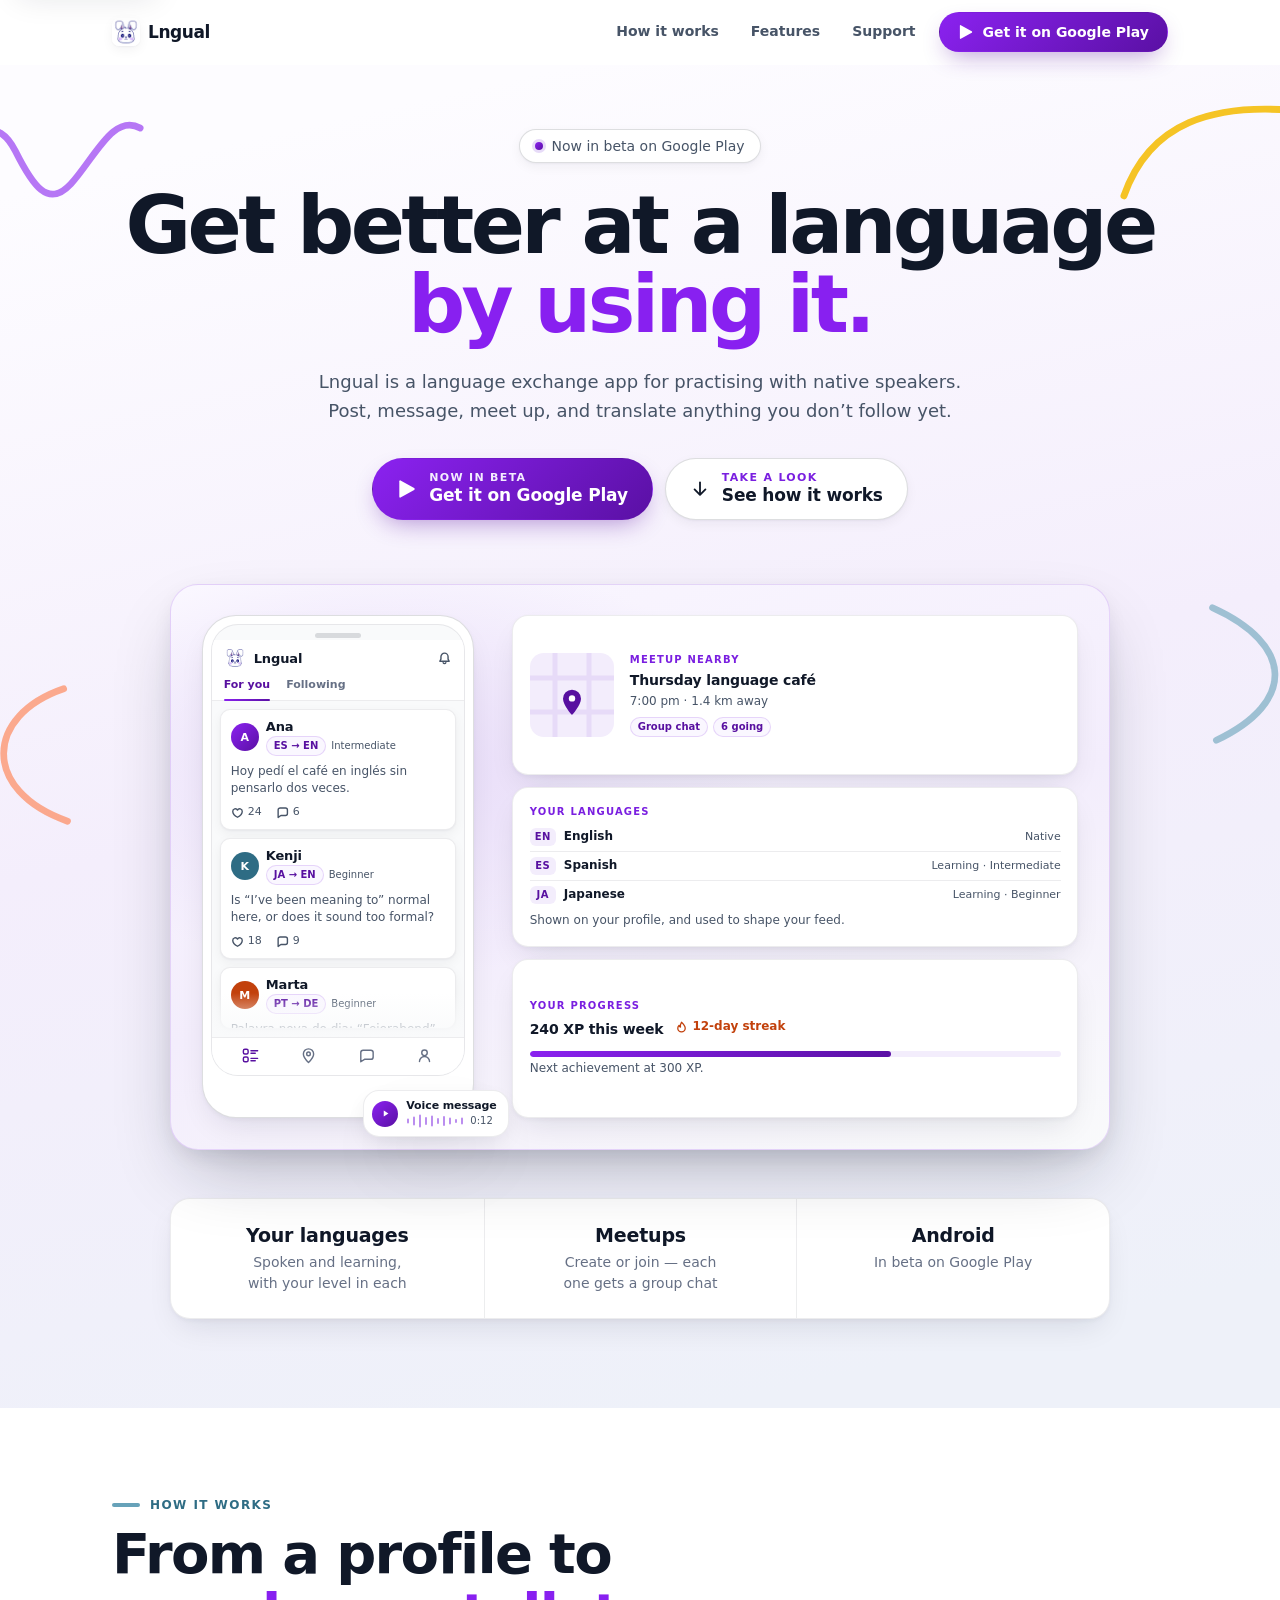
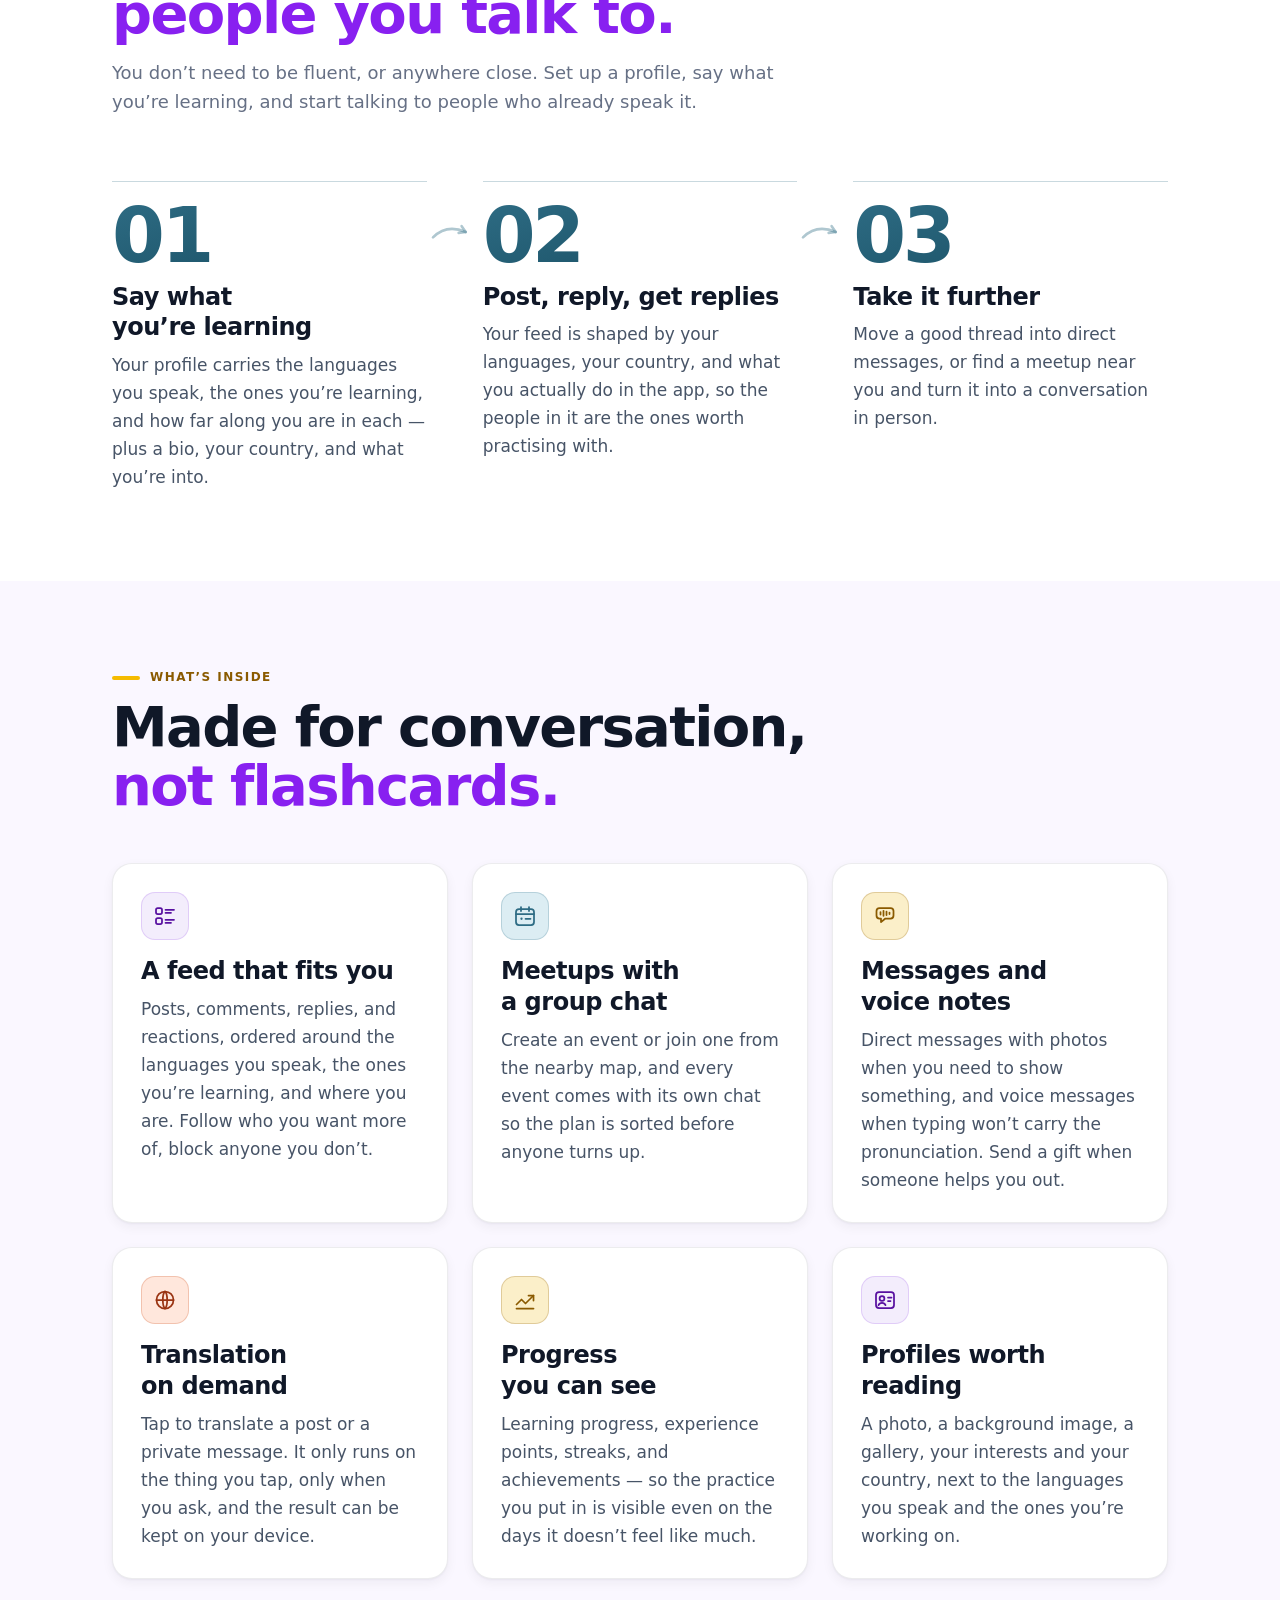
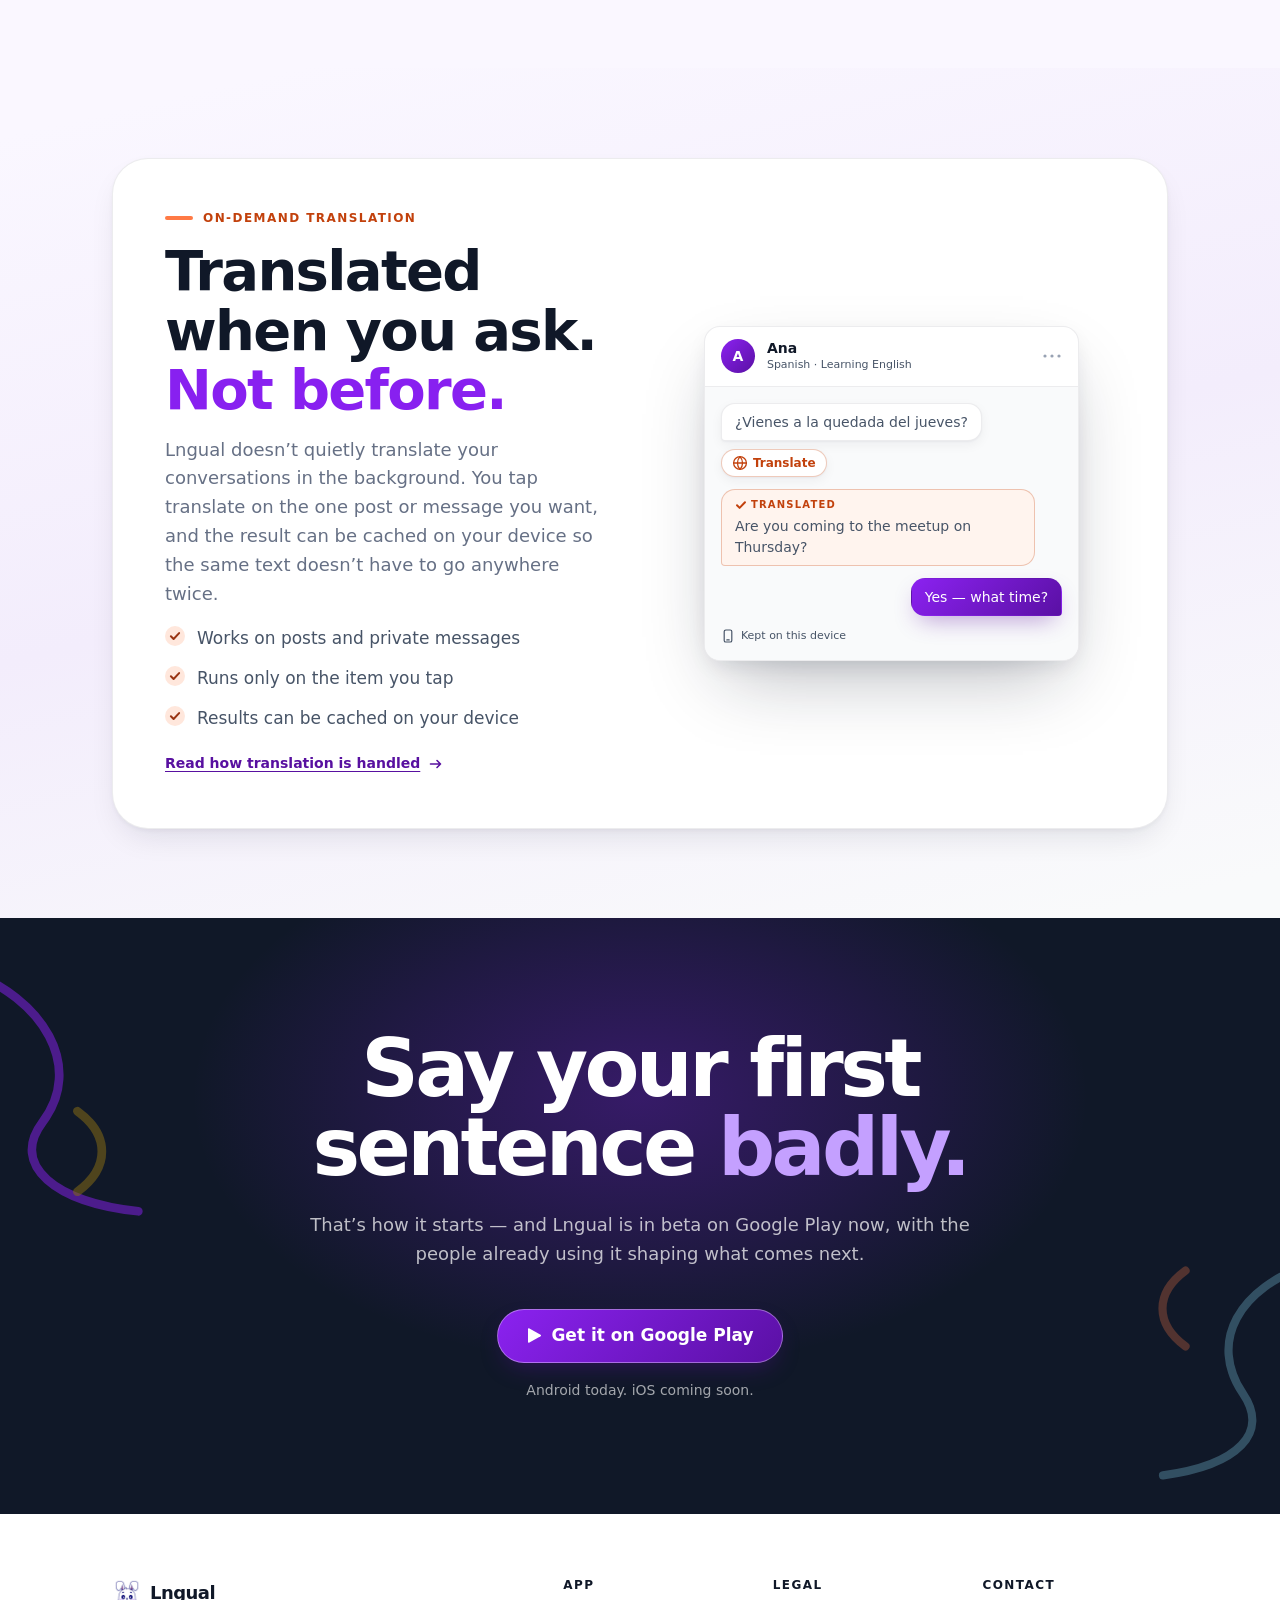
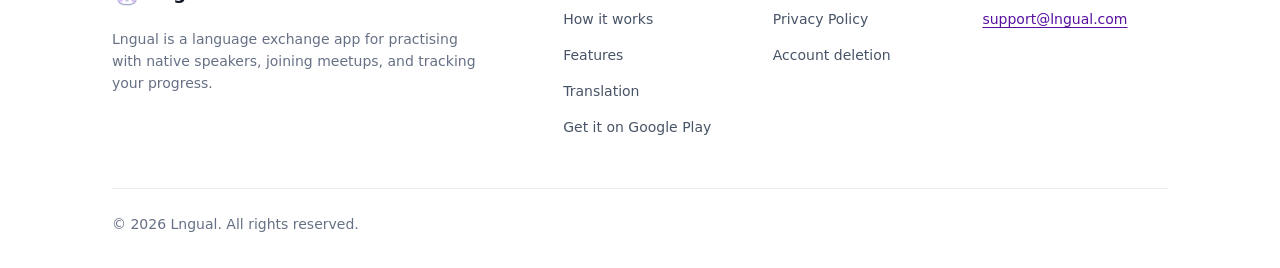
==== commit ac619dea: "fix(site): use one clean Play Store mark across every button The three Play buttons each carried a d" ====
--- a/index.html
+++ b/index.html
@@ -40,12 +40,7 @@
       </ul>
 
       <a class="btn btn-primary btn-pill hdr-cta" href="https://play.google.com/store/apps/details?id=com.polylngual.lngual">
-        <svg class="icon" width="16" height="16" viewBox="0 0 24 24" fill="currentColor" aria-hidden="true" focusable="false">
-          <path d="M3.6 2.2c-.33.35-.52.89-.52 1.59v16.42c0 .7.19 1.24.52 1.59l.06.05 9.2-9.2v-.22l-9.2-9.2z"/>
-          <path d="M16.06 15.72 12.99 12.65v-.22l3.07-3.07.07.04 3.64 2.07c1.04.59 1.04 1.55 0 2.14l-3.64 2.07z"/>
-          <path d="M16.13 15.68 12.99 12.54 3.73 21.8c.34.36.91.41 1.55.05z"/>
-          <path d="M16.13 9.4 5.28 3.27c-.64-.36-1.21-.31-1.55.05l9.26 9.22z"/>
-        </svg>
+        <svg class="icon" width="16" height="16" viewBox="0 0 24 24" fill="currentColor" aria-hidden="true" focusable="false"><path d="M4.2 1.7C3.5 1.4 2.8 1.9 2.8 2.7V21.3C2.8 22.1 3.5 22.6 4.2 22.3L20.6 13.1C21.4 12.6 21.4 11.4 20.6 10.9Z"/></svg>
         <span><span class="hdr-cta-lead">Get it on </span>Google Play</span>
       </a>
     </nav>
@@ -77,10 +72,8 @@
     </p>
 
     <div class="hero__actions">
-      <!-- TODO: confirm the Play applicationId before launch. No store URL exists anywhere
-           else in this repo, so "com.lngual.app" is unverified and may 404. -->
       <a class="btn btn-primary btn-lg btn-pill hero__store" href="https://play.google.com/store/apps/details?id=com.polylngual.lngual">
-        <svg class="icon hero__icon hero__icon--solid" width="20" height="20" viewBox="0 0 24 24" aria-hidden="true" focusable="false"><path d="M5.5 2.4a1.6 1.6 0 0 0-.8 1.4v16.4a1.6 1.6 0 0 0 .8 1.4l9.3-9.6ZM16.2 10.2l2.9 1.6a1.4 1.4 0 0 1 0 2.4l-2.9 1.6-2.4-2.4ZM6.9 2.1l7.9 4.4-2.2 2.3ZM12.6 15.2l2.2 2.3-7.9 4.4Z"/></svg>
+        <svg class="icon hero__icon hero__icon--solid" width="20" height="20" viewBox="0 0 24 24" fill="currentColor" aria-hidden="true" focusable="false"><path d="M4.2 1.7C3.5 1.4 2.8 1.9 2.8 2.7V21.3C2.8 22.1 3.5 22.6 4.2 22.3L20.6 13.1C21.4 12.6 21.4 11.4 20.6 10.9Z"/></svg>
         <span class="hero__store-text">
           <span class="hero__store-kicker">Now in beta</span>
           <span class="hero__store-name">Get it on Google Play</span>
@@ -475,10 +468,7 @@
     </p>
     <p class="ctaf-cta-actions reveal">
       <a class="btn btn-primary btn-lg btn-pill ctaf-play" href="https://play.google.com/store/apps/details?id=com.polylngual.lngual" data-play-link>
-        <svg class="icon" width="17" height="19" viewBox="0 0 20 22" fill="currentColor" aria-hidden="true" focusable="false">
-          <path d="M1.2 0.6 11.4 11 1.2 21.4A1.6 1.6 0 0 1 .6 20.1V1.9A1.6 1.6 0 0 1 1.2 0.6Z"/>
-          <path d="M11.4 11 17.4 9.1a1.9 1.9 0 0 1 0 3.8L11.4 11Z" opacity=".6"/>
-        </svg>
+        <svg class="icon" width="17" height="17" viewBox="0 0 24 24" fill="currentColor" aria-hidden="true" focusable="false"><path d="M4.2 1.7C3.5 1.4 2.8 1.9 2.8 2.7V21.3C2.8 22.1 3.5 22.6 4.2 22.3L20.6 13.1C21.4 12.6 21.4 11.4 20.6 10.9Z"/></svg>
         Get it on Google Play
       </a>
     </p>
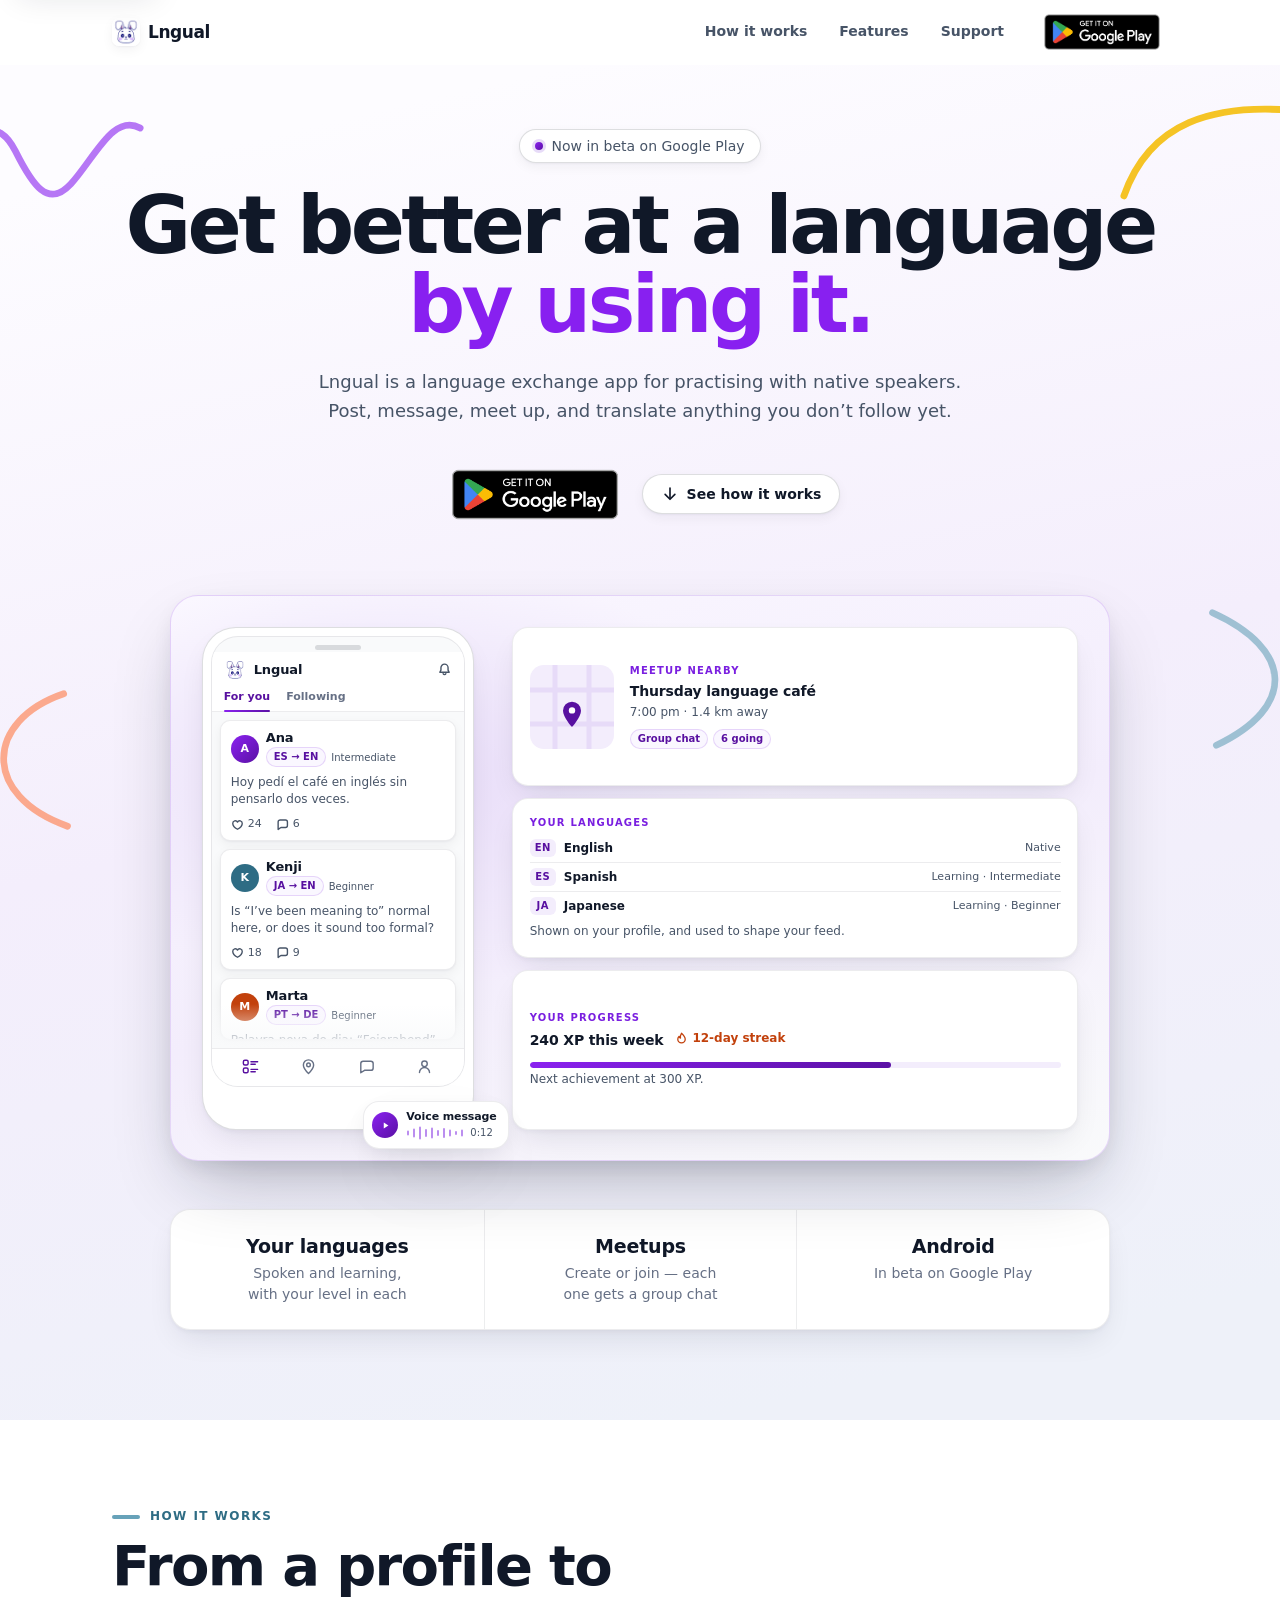
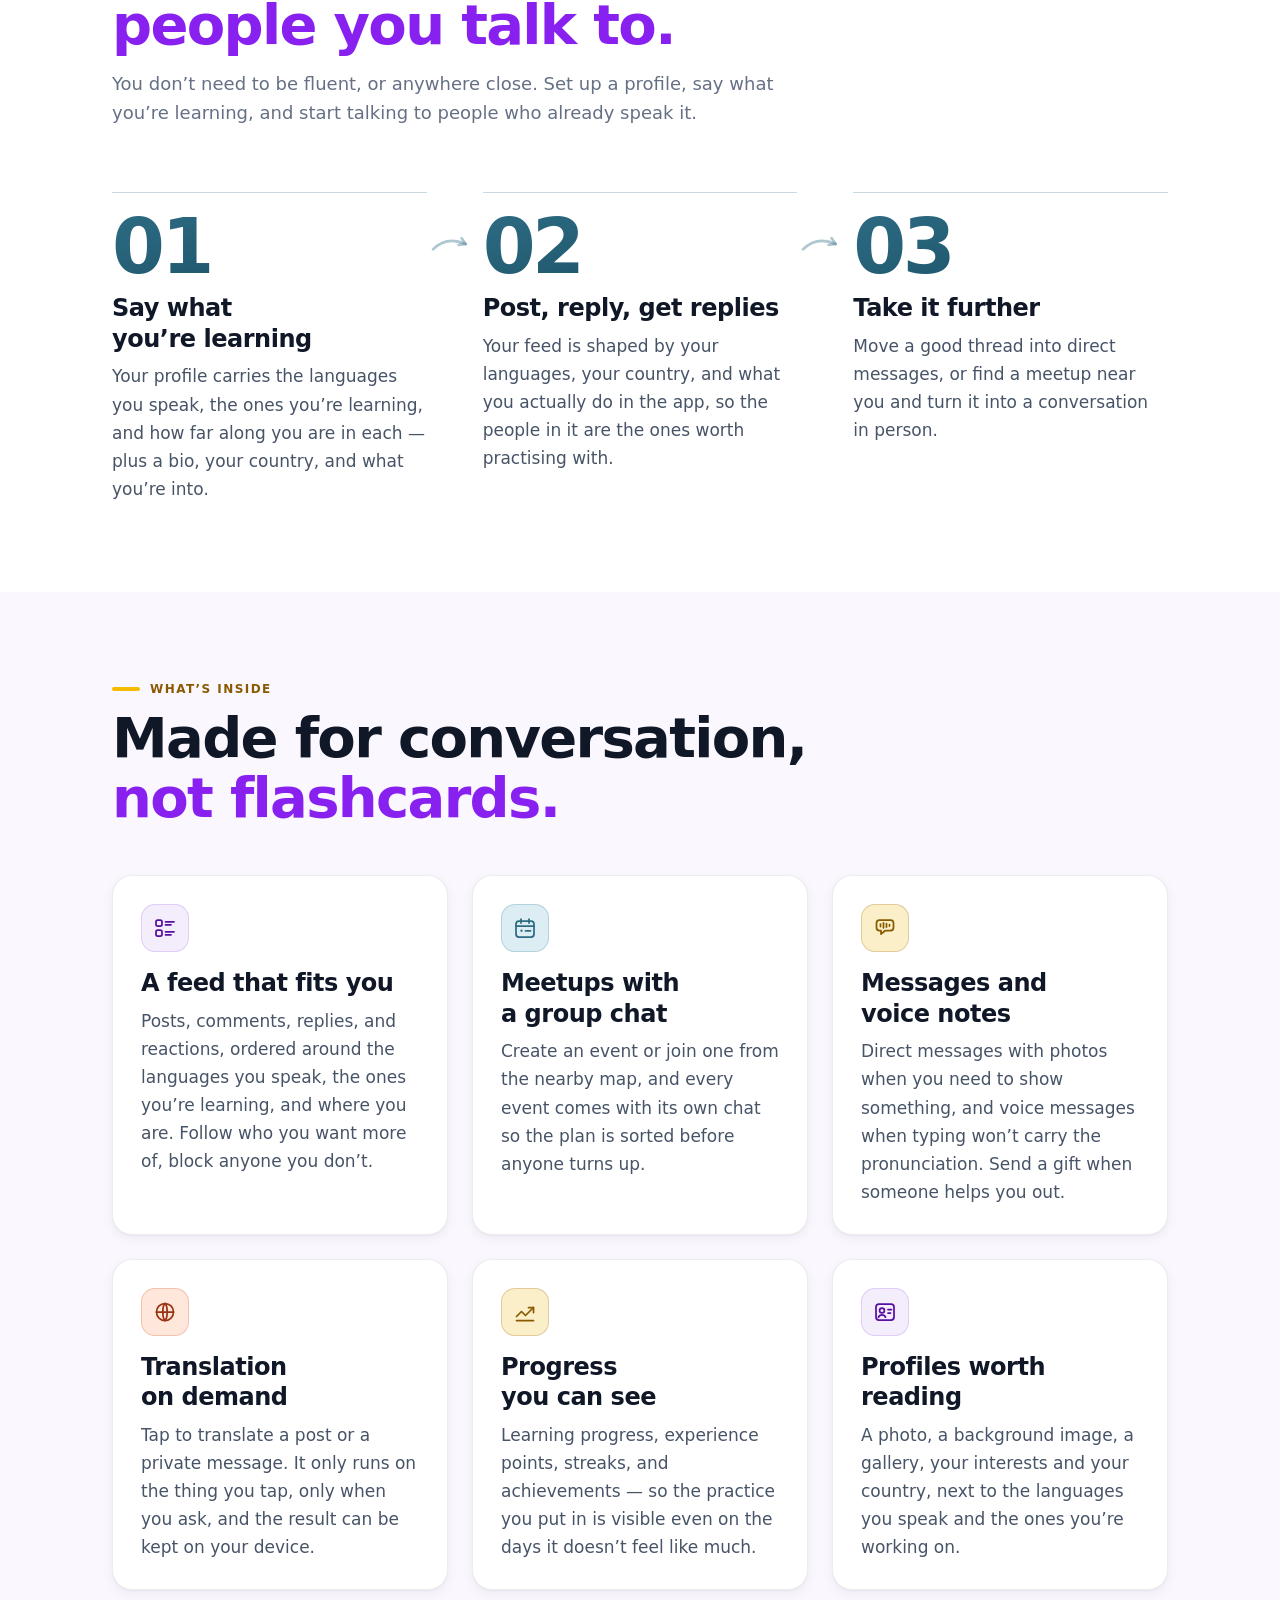
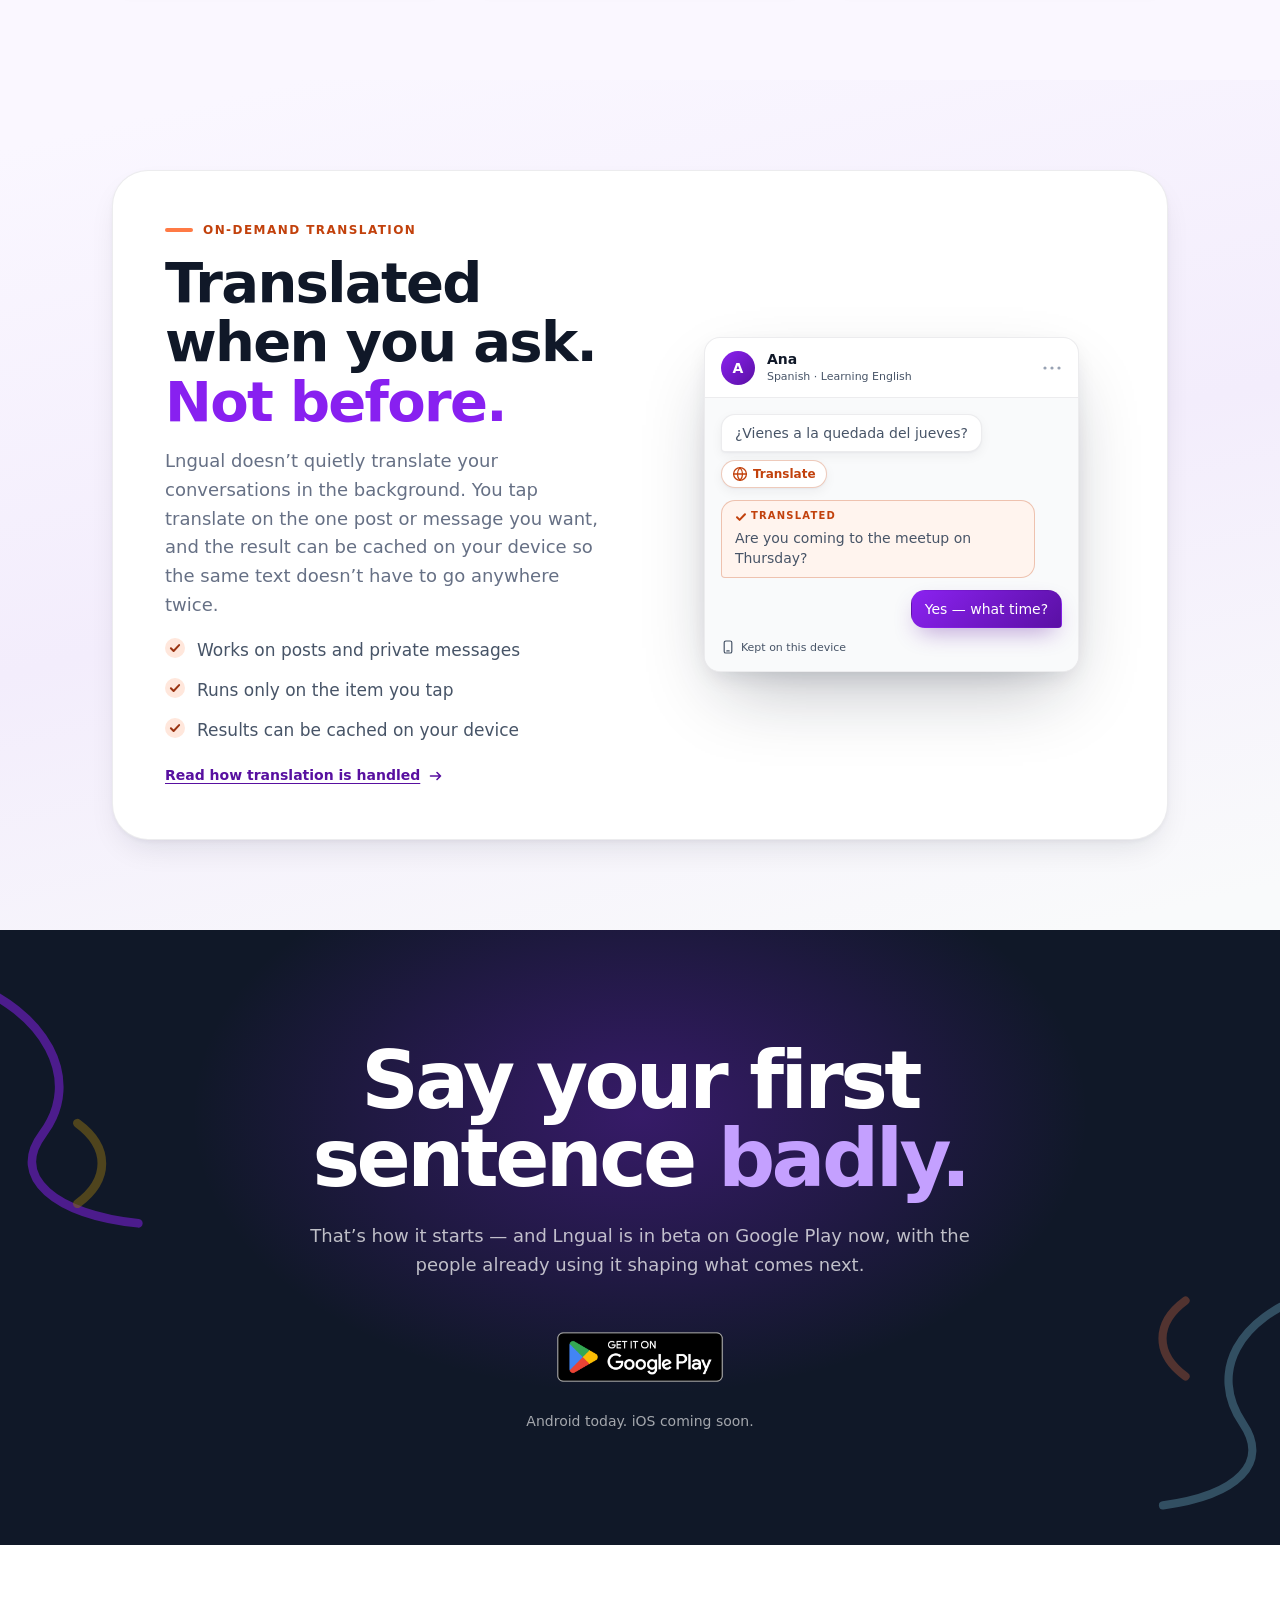
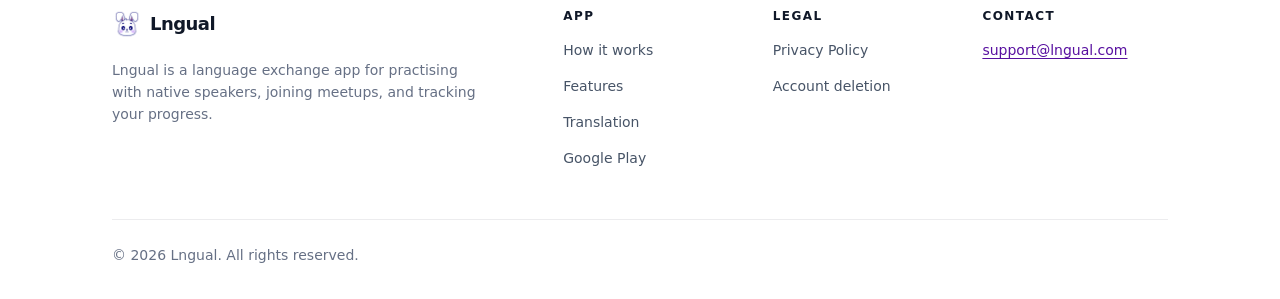
==== commit b1eed053: "fix(site): use Google's official Play badge instead of a redrawn icon The buttons carried a hand-dra" ====
--- a/index.html
+++ b/index.html
@@ -39,10 +39,7 @@
         <li><a class="hdr-link" href="mailto:support@lngual.com">Support</a></li>
       </ul>
 
-      <a class="btn btn-primary btn-pill hdr-cta" href="https://play.google.com/store/apps/details?id=com.polylngual.lngual">
-        <svg class="icon" width="16" height="16" viewBox="0 0 24 24" fill="currentColor" aria-hidden="true" focusable="false"><path d="M4.2 1.7C3.5 1.4 2.8 1.9 2.8 2.7V21.3C2.8 22.1 3.5 22.6 4.2 22.3L20.6 13.1C21.4 12.6 21.4 11.4 20.6 10.9Z"/></svg>
-        <span><span class="hdr-cta-lead">Get it on </span>Google Play</span>
-      </a>
+      <a class="pbadge pbadge--sm hdr-badge" href="https://play.google.com/store/apps/details?id=com.polylngual.lngual"><img src="/google-play-badge.png" alt="Get it on Google Play" width="132" height="51" decoding="async"></a>
     </nav>
   </div>
 </header>
@@ -72,20 +69,11 @@
     </p>
 
     <div class="hero__actions">
-      <a class="btn btn-primary btn-lg btn-pill hero__store" href="https://play.google.com/store/apps/details?id=com.polylngual.lngual">
-        <svg class="icon hero__icon hero__icon--solid" width="20" height="20" viewBox="0 0 24 24" fill="currentColor" aria-hidden="true" focusable="false"><path d="M4.2 1.7C3.5 1.4 2.8 1.9 2.8 2.7V21.3C2.8 22.1 3.5 22.6 4.2 22.3L20.6 13.1C21.4 12.6 21.4 11.4 20.6 10.9Z"/></svg>
-        <span class="hero__store-text">
-          <span class="hero__store-kicker">Now in beta</span>
-          <span class="hero__store-name">Get it on Google Play</span>
-        </span>
-      </a>
-
-      <a class="btn btn-ghost btn-lg btn-pill hero__store" href="#how">
-        <svg class="icon hero__icon hero__icon--line" width="20" height="20" viewBox="0 0 24 24" stroke-width="2.2" stroke-linecap="round" stroke-linejoin="round" aria-hidden="true" focusable="false"><path d="M12 4v14"/><path d="m5.5 12.5 6.5 6.5 6.5-6.5"/></svg>
-        <span class="hero__store-text">
-          <span class="hero__store-kicker">Take a look</span>
-          <span class="hero__store-name">See how it works</span>
-        </span>
+      <a class="pbadge pbadge--lg hero__badge" href="https://play.google.com/store/apps/details?id=com.polylngual.lngual"><img src="/google-play-badge.png" alt="Get it on Google Play" width="190" height="74" decoding="async"></a>
+
+      <a class="btn btn-ghost btn-pill hero__see" href="#how">
+        <svg class="icon hero__icon hero__icon--line" width="18" height="18" viewBox="0 0 24 24" stroke-width="2.2" stroke-linecap="round" stroke-linejoin="round" aria-hidden="true" focusable="false"><path d="M12 4v14"/><path d="m5.5 12.5 6.5 6.5 6.5-6.5"/></svg>
+        <span>See how it works</span>
       </a>
     </div>
 
@@ -467,10 +455,7 @@
       the people already using it shaping what comes next.
     </p>
     <p class="ctaf-cta-actions reveal">
-      <a class="btn btn-primary btn-lg btn-pill ctaf-play" href="https://play.google.com/store/apps/details?id=com.polylngual.lngual" data-play-link>
-        <svg class="icon" width="17" height="17" viewBox="0 0 24 24" fill="currentColor" aria-hidden="true" focusable="false"><path d="M4.2 1.7C3.5 1.4 2.8 1.9 2.8 2.7V21.3C2.8 22.1 3.5 22.6 4.2 22.3L20.6 13.1C21.4 12.6 21.4 11.4 20.6 10.9Z"/></svg>
-        Get it on Google Play
-      </a>
+      <a class="pbadge pbadge--lg ctaf-badge" href="https://play.google.com/store/apps/details?id=com.polylngual.lngual"><img src="/google-play-badge.png" alt="Get it on Google Play" width="190" height="74" decoding="async"></a>
     </p>
     <p class="ctaf-note reveal">Android today. iOS coming soon.</p>
   </div>
@@ -497,7 +482,7 @@
             <li><a class="ctaf-link" href="/#how">How it works</a></li>
             <li><a class="ctaf-link" href="/#features">Features</a></li>
             <li><a class="ctaf-link" href="/#translation">Translation</a></li>
-            <li><a class="ctaf-link" href="https://play.google.com/store/apps/details?id=com.polylngual.lngual" data-play-link>Get it on Google Play</a></li>
+            <li><a class="ctaf-link" href="https://play.google.com/store/apps/details?id=com.polylngual.lngual" data-play-link>Google Play</a></li>
           </ul>
         </div>
         <div>
--- a/style.css
+++ b/style.css
@@ -758,25 +758,7 @@
   background-color: var(--tint-100);
 }
 
-.hdr-cta {
-  position: relative;
-  font-size: var(--fs-small);
-}
-
 .hdr-cta .icon { flex: none; }
-
-/* The button reads "Google Play" until the row is wide enough to carry the
-   full wording alongside the nav links. "Get it on" stays in the accessible
-   name at every width, so the visible label is always contained in it. */
-
-.hdr-cta-lead {
-  position: absolute;
-  width: 1px;
-  height: 1px;
-  overflow: hidden;
-  white-space: nowrap;
-  clip-path: inset(50%);
-}
 
 @media (min-width: 640px) {
   .hdr-links { display: flex; }
@@ -786,14 +768,6 @@
 @media (min-width: 768px) {
   .hdr-link { padding-inline: 0.75rem; }
   .hdr-links { gap: var(--sp-2); }
-
-  .hdr-cta-lead {
-    position: static;
-    width: auto;
-    height: auto;
-    overflow: visible;
-    clip-path: none;
-  }
 }
 
 @media print {
@@ -889,43 +863,13 @@
   margin-bottom: clamp(2.5rem, 5vw, 4rem);
 }
 
-.hero__store {
-  gap: var(--sp-3);
-  min-height: 62px;
-  padding: 0.5rem 1.5rem;
-}
-
 /* Paint mode is declared here, not inherited from whatever .icon decides. */
 .hero__icon { flex: none; }
-.hero__icon--solid { fill: currentColor; stroke: none; }
 .hero__icon--line { fill: none; stroke: currentColor; }
-
-.hero__store-text {
-  display: flex;
-  flex-direction: column;
-  align-items: flex-start;
-  gap: 1px;
-  min-width: 0;
-}
-
-.hero__store-kicker {
-  font-size: 0.6875rem;
-  font-weight: var(--fw-bold);
-  line-height: 1.2;
-  letter-spacing: var(--ls-eyebrow);
-  text-transform: uppercase;
-}
 
 .btn-primary .hero__store-kicker { color: var(--tint-200); } /* 5.1:1 on the gradient */
 .btn-ghost .hero__store-kicker { color: var(--brand); }      /* 6.7:1 on --surface */
 .btn-ghost:hover .hero__store-kicker { color: var(--brand-deep); }
-
-.hero__store-name {
-  font-size: var(--fs-body);
-  font-weight: var(--fw-bold);
-  line-height: 1.25;
-  letter-spacing: -0.01em;
-}
 
 /* Hero product mock — a built-in illustration of the app, never a screenshot.
    Everything is markup; the only image is the 22px app icon in the phone's app
@@ -1499,7 +1443,6 @@
   .hero__curve { opacity: 0.45; stroke-width: 8; }
   .hero__curve--tl { top: 0.75rem; left: -2.5rem; }
   .hero__curve--tr { top: 0.5rem; right: -3rem; }
-  .hero__store { width: 100%; }
 }
 
 /* Safety net in case the shared .reveal primitive is not itself guarded. */
@@ -2813,19 +2756,6 @@
 .skip-link:focus,
 .skip-link:focus-visible { box-shadow: 0 0 0 6px var(--focus-halo); }
 
-/* --- 2. HERO PRIMARY BUTTON KICKER ------------------------------------- */
-
-/* --tint-200 (#E7DBF8) measured 4.43:1 against #8B22F0 — the light end of
-   --brand-grad and the lightest pixel the label can ever sit on. The
-   replacement is still a tint rather than white, so the kicker stays
-   subordinate to the white .hero__store-name beside it, but it clears AA
-   with headroom at every point of both gradients:
-     #F4EDFF on #8B22F0 (rest, light end)   = 5.13:1
-     #F4EDFF on #5A10A4 (rest, deep end)    = 9.00:1
-     #F4EDFF on #7A18DE (hover, light end)  = 6.11:1
-     #F4EDFF on #4B0C8C (hover, deep end)   = 10.64:1 */
-:root { --tint-on-brand: #F4EDFF; }
-
 .btn.btn-primary .hero__store-kicker { color: var(--tint-on-brand); }
 
 /* --- 3. FOOTER COLUMN TITLES ------------------------------------------- */
@@ -3114,19 +3044,6 @@
    no cost), 17.8:1 wherever it lands on the dark bar. */
 .skip-link:focus,
 .skip-link:focus-visible { box-shadow: 0 0 0 6px var(--focus-halo); }
-
-/* --- 2. HERO PRIMARY BUTTON KICKER ------------------------------------- */
-
-/* --tint-200 (#E7DBF8) measured 4.43:1 against #8B22F0 — the light end of
-   --brand-grad and the lightest pixel the label can ever sit on. The
-   replacement is still a tint rather than white, so the kicker stays
-   subordinate to the white .hero__store-name beside it, but it clears AA
-   with headroom at every point of both gradients:
-     #F4EDFF on #8B22F0 (rest, light end)   = 5.13:1
-     #F4EDFF on #5A10A4 (rest, deep end)    = 9.00:1
-     #F4EDFF on #7A18DE (hover, light end)  = 6.11:1
-     #F4EDFF on #4B0C8C (hover, deep end)   = 10.64:1 */
-:root { --tint-on-brand: #F4EDFF; }
 
 .btn.btn-primary .hero__store-kicker { color: var(--tint-on-brand); }
 
@@ -3428,3 +3345,53 @@
 /* Skip-link target must be programmatically focusable without a focus ring
    drawn around the whole page. */
 #main:focus { outline: none; }
+
+/* ===== GOOGLE PLAY BADGE ============================================== */
+/* Google's official badge, used unmodified per their brand guidelines:
+   no recolouring, no monochrome variant, no cropping or filters. Only
+   size, a focus ring and a hover lift are applied — none of which alter
+   the artwork itself. */
+
+.pbadge {
+  display: inline-block;
+  line-height: 0;
+  transition: transform var(--dur) var(--ease);
+}
+
+.pbadge img {
+  display: block;
+  width: 100%;
+  height: auto;
+}
+
+.pbadge:hover { transform: translateY(-2px); }
+
+.pbadge:focus-visible {
+  outline: 3px solid var(--focus-color);
+  outline-offset: 4px;
+  border-radius: var(--r-sm);
+}
+
+.pbadge--sm { width: 132px; }
+.pbadge--lg { width: 190px; }
+
+/* The badge carries its own clear space, so the header needs less padding
+   around it than the pill button it replaced. */
+.hdr-badge { margin-left: var(--sp-2); }
+
+/* The badge has no kicker line, so the button beside it is single-line too,
+   and both are centred on the same axis. */
+.hero__actions { align-items: center; }
+.hero__see { gap: var(--sp-2); }
+
+.ctaf-badge { margin-inline: auto; }
+
+@media (max-width: 640px) {
+  .pbadge--lg { width: 172px; }
+  .hdr-badge { width: 116px; margin-left: 0; }
+}
+
+@media (prefers-reduced-motion: reduce) {
+  .pbadge { transition: none; }
+  .pbadge:hover { transform: none; }
+}
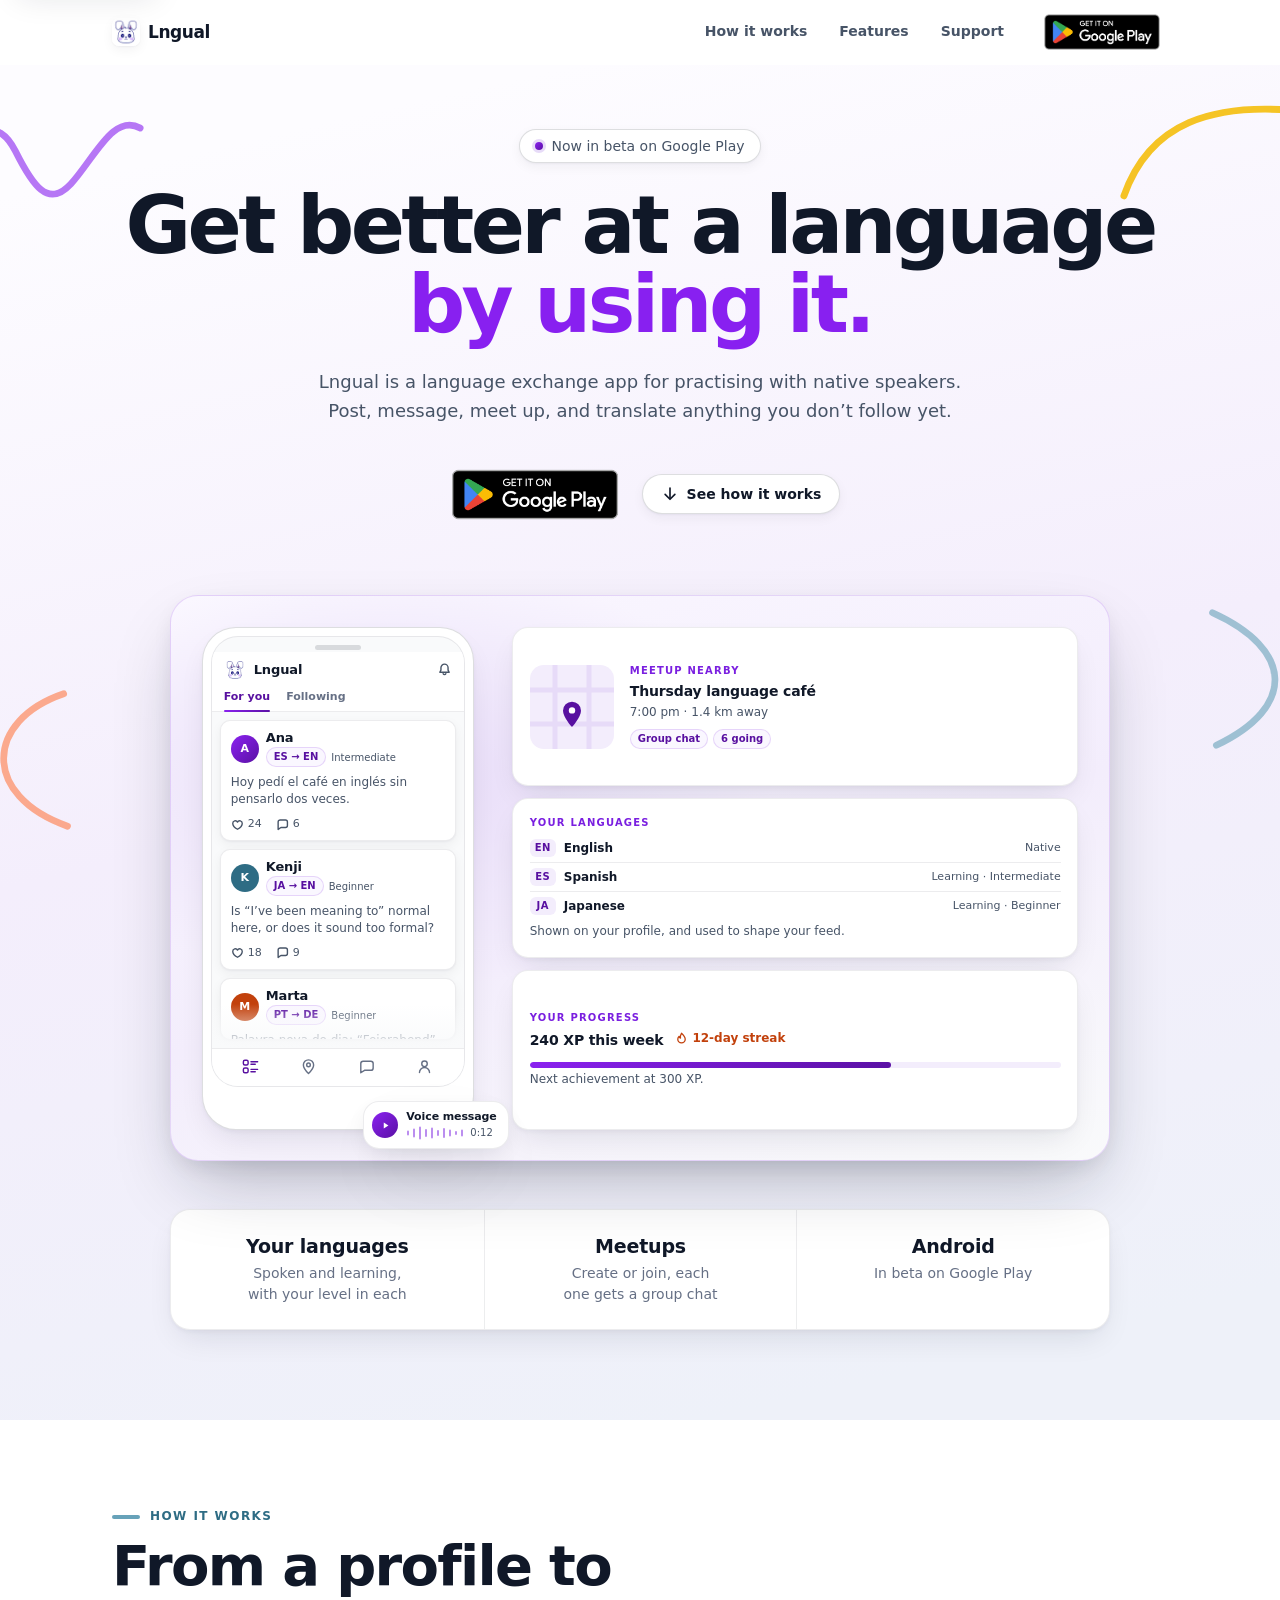
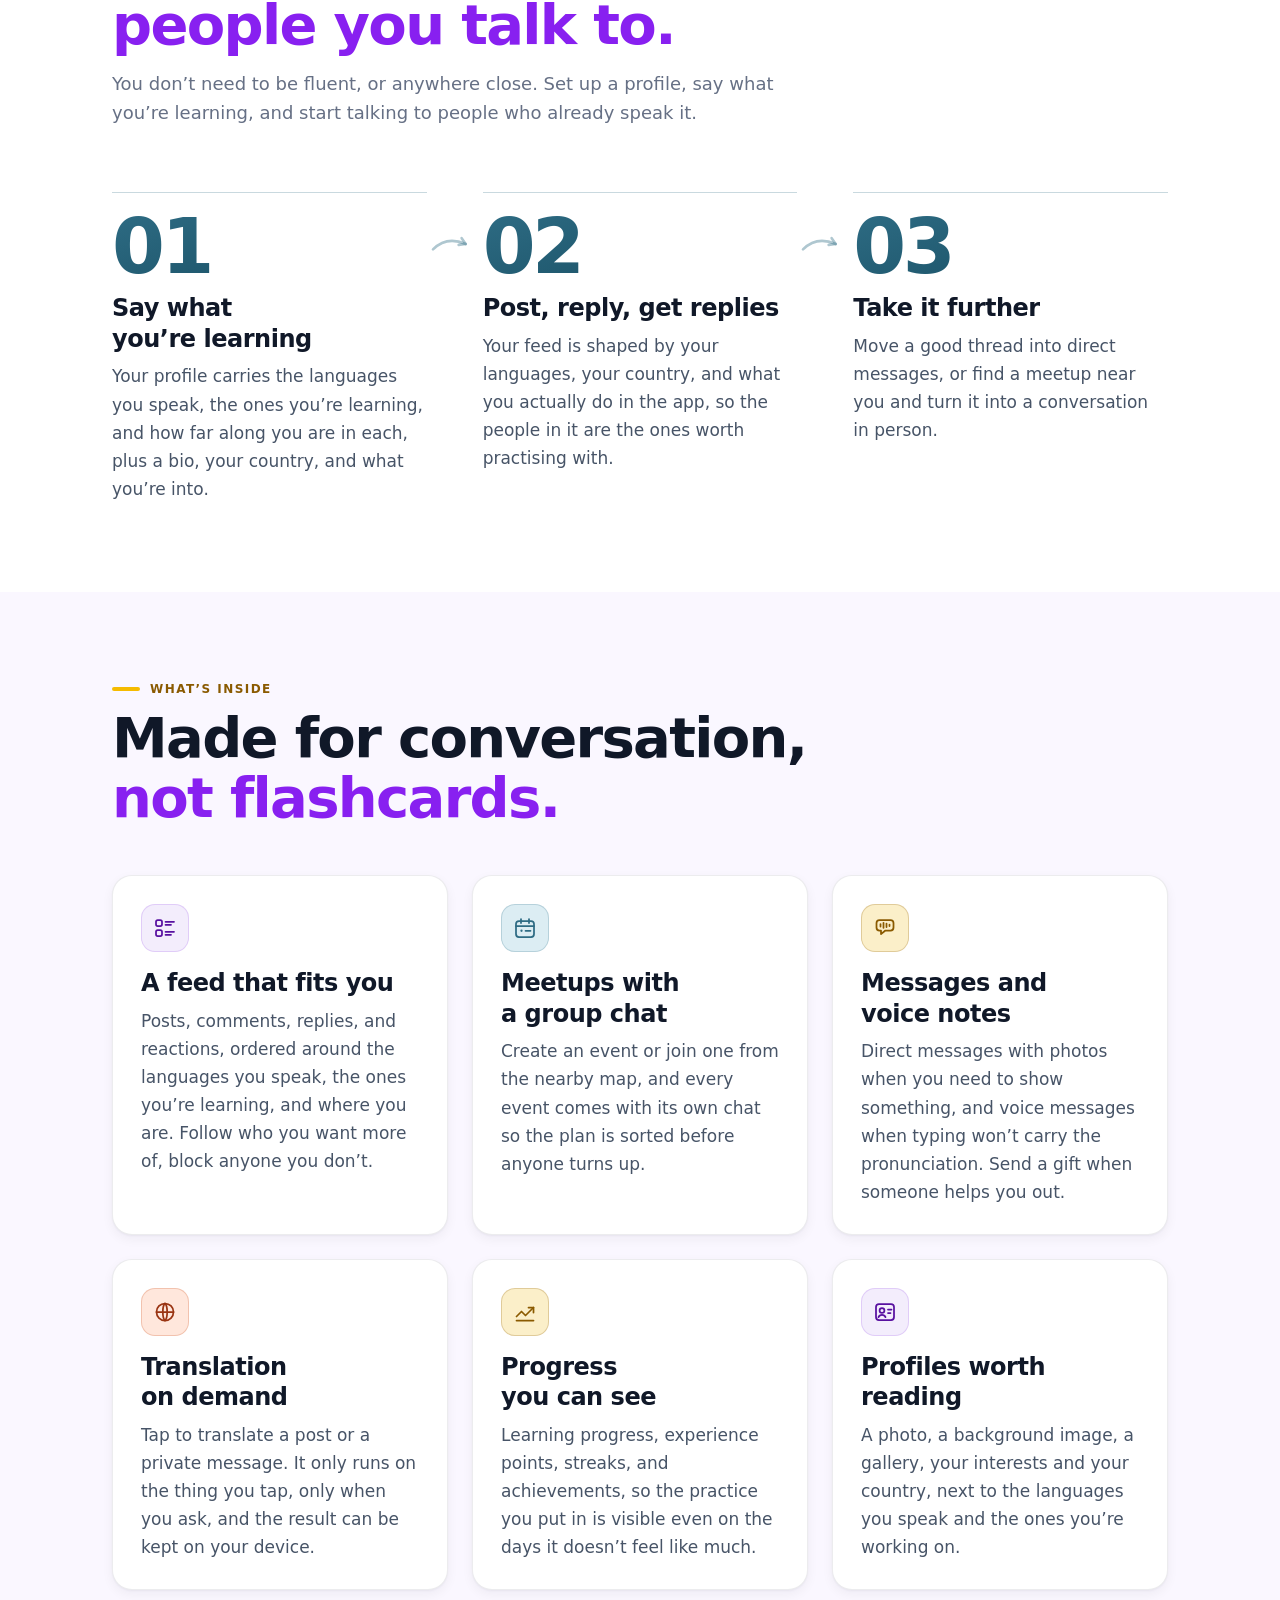
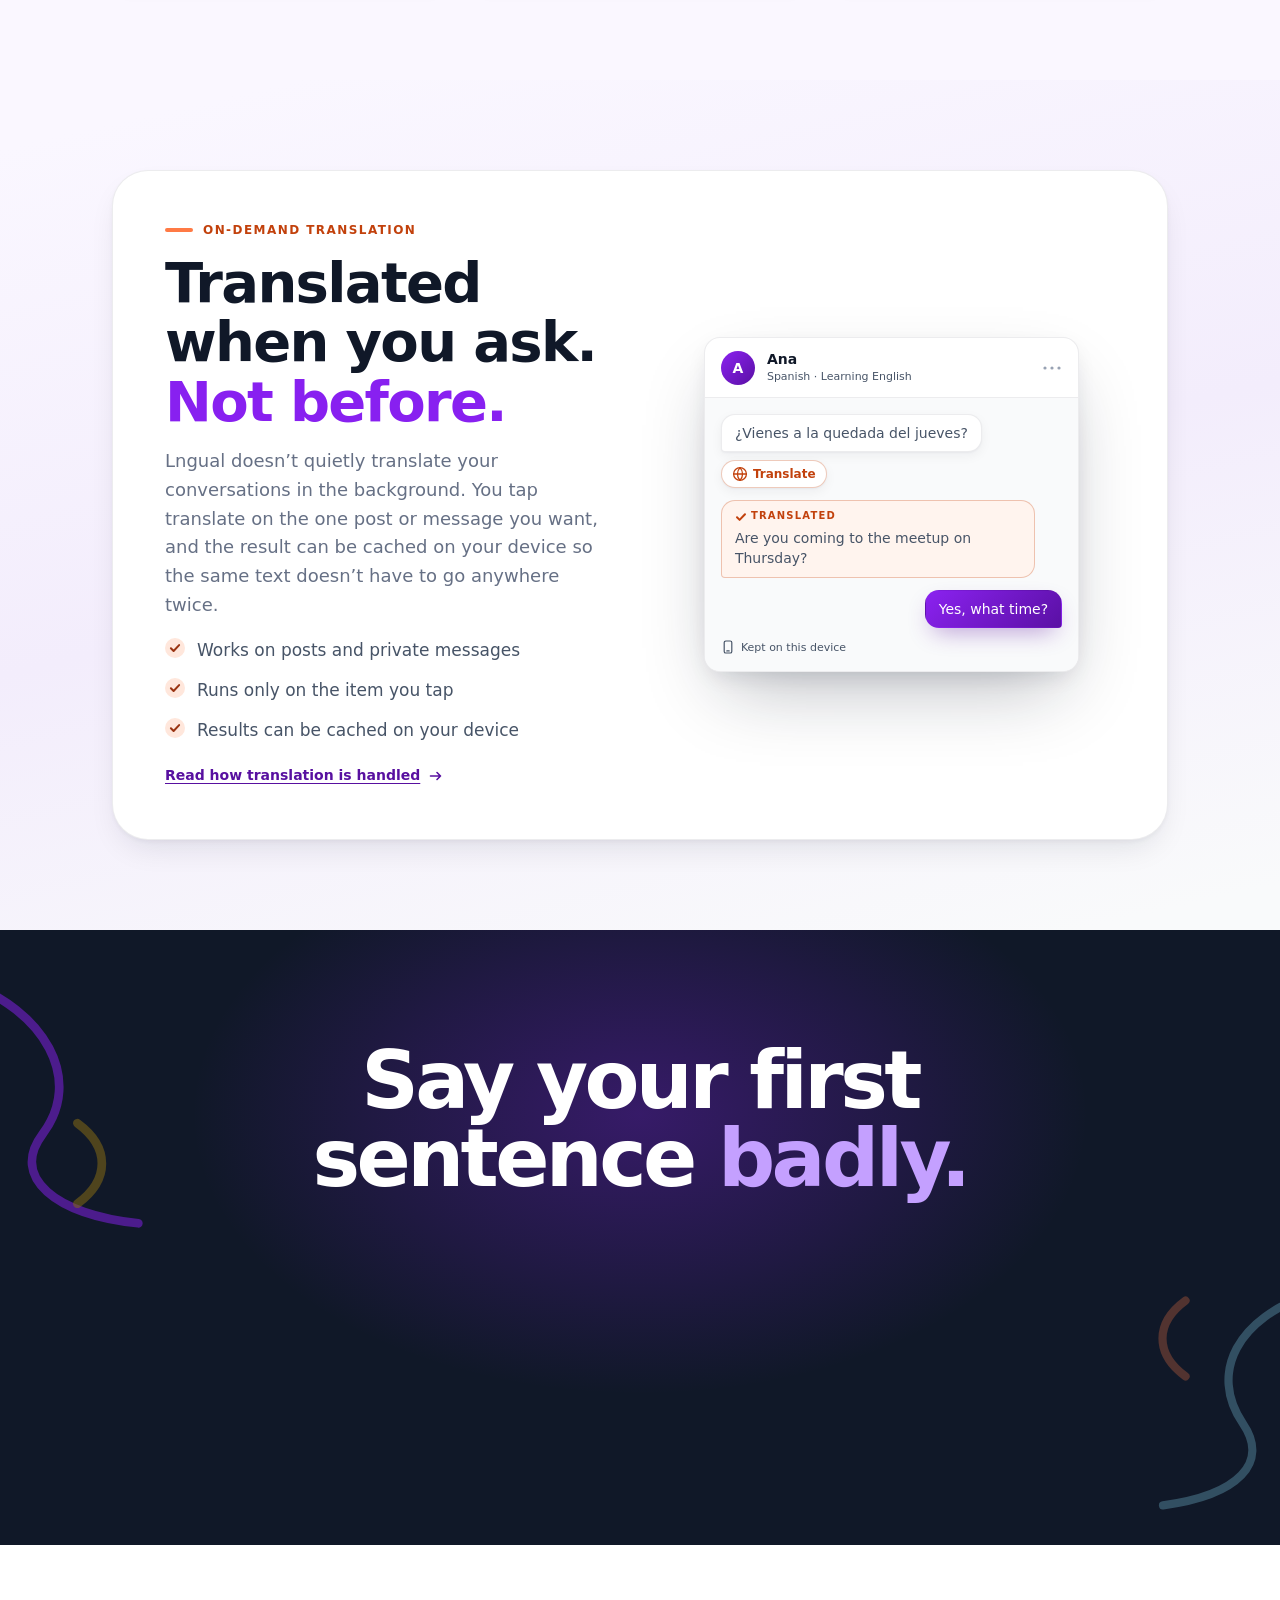
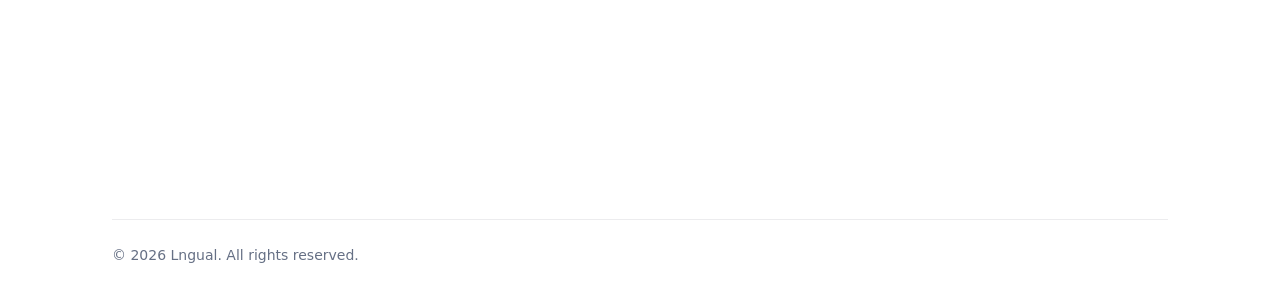
==== commit 03540cb1: "chore(seo): tighten metadata and drop em dashes from the copy Metadata audit against the usual lengt" ====
--- a/index.html
+++ b/index.html
@@ -3,24 +3,55 @@
 <head>
 <meta charset="UTF-8">
 <meta name="viewport" content="width=device-width, initial-scale=1.0">
-<title>Lngual — practise a language with native speakers</title>
-<meta name="description" content="Lngual is a language exchange app. Post, message, join meetups, and translate what you do not follow yet — practising with people who already speak what you are learning.">
+<title>Practise a language with native speakers | Lngual</title>
+<meta name="description" content="A language exchange app for practising with native speakers. Post, message, join meetups, and translate what you do not follow yet.">
 <meta name="theme-color" content="#ffffff">
 <link rel="icon" href="/icon-64.png">
 <link rel="apple-touch-icon" href="/icon-180.png">
-<meta property="og:title" content="Lngual — practise a language with native speakers">
-<meta property="og:description" content="A language exchange app for practising with native speakers, joining meetups, and tracking your progress.">
+<meta property="og:title" content="Practise a language with native speakers | Lngual">
+<meta property="og:description" content="A language exchange app for practising with native speakers. Post, message, join meetups, and translate what you do not follow yet.">
 <meta property="og:image" content="https://lngual.com/play-store-feature-1024x500.png">
 <meta property="og:image:type" content="image/png">
 <meta property="og:image:width" content="1024">
 <meta property="og:image:height" content="500">
-<meta property="og:image:alt" content="Lngual — language exchange app">
+<meta property="og:image:alt" content="Lngual, language exchange app">
 <meta property="og:site_name" content="Lngual">
 <meta property="og:type" content="website">
 <meta property="og:url" content="https://lngual.com/">
+<meta property="og:locale" content="en_GB">
+<meta name="twitter:card" content="summary_large_image">
+<meta name="twitter:title" content="Practise a language with native speakers | Lngual">
+<meta name="twitter:description" content="A language exchange app for practising with native speakers, joining meetups, and tracking your progress.">
+<meta name="twitter:image" content="https://lngual.com/play-store-feature-1024x500.png">
+<meta name="twitter:image:alt" content="Lngual, language exchange app">
 <link rel="canonical" href="https://lngual.com/">
 <link rel="stylesheet" href="/style.css">
 <script>document.documentElement.className+=" js-reveal";setTimeout(function(){if(!window.__revealBooted){var n=document.querySelectorAll(".reveal");for(var i=0;i<n.length;i++){n[i].className+=" is-visible"}}},2000);</script>
+<script type="application/ld+json">
+{
+  "@context": "https://schema.org",
+  "@graph": [
+    {
+      "@type": "Organization",
+      "@id": "https://lngual.com/#org",
+      "name": "Lngual",
+      "url": "https://lngual.com/",
+      "logo": "https://lngual.com/play-store-icon-512.png",
+      "email": "support@lngual.com"
+    },
+    {
+      "@type": "WebSite",
+      "@id": "https://lngual.com/#site",
+      "url": "https://lngual.com/",
+      "name": "Lngual",
+      "publisher": {
+        "@id": "https://lngual.com/#org"
+      },
+      "inLanguage": "en-GB"
+    }
+  ]
+}
+</script>
 </head>
 <body>
 <a class="skip-link" href="#main">Skip to content</a>
@@ -225,7 +256,7 @@
       </li>
       <li class="hero__fact">
         <p class="hero__fact-label">Meetups</p>
-        <p class="hero__fact-sub">Create or join &mdash; each one gets a group chat</p>
+        <p class="hero__fact-sub">Create or join, each one gets a group chat</p>
       </li>
       <li class="hero__fact">
         <p class="hero__fact-label">Android</p>
@@ -248,7 +279,7 @@
       <li class="hiw__step reveal">
         <span class="hiw__num" aria-hidden="true">01</span>
         <h3><span class="sr-only">Step 1. </span>Say what you&rsquo;re learning</h3>
-        <p>Your profile carries the languages you speak, the ones you&rsquo;re learning, and how far along you are in each &mdash; plus a bio, your country, and what you&rsquo;re into.</p>
+        <p>Your profile carries the languages you speak, the ones you&rsquo;re learning, and how far along you are in each, plus a bio, your country, and what you&rsquo;re into.</p>
       </li>
 
       <li class="hiw__step reveal">
@@ -342,7 +373,7 @@
             </svg>
           </span>
           <h3 class="features-card-title">Progress you can see</h3>
-          <p class="features-card-body">Learning progress, experience points, streaks, and achievements &mdash; so the practice you put in is visible even on the days it doesn&rsquo;t feel like much.</p>
+          <p class="features-card-body">Learning progress, experience points, streaks, and achievements, so the practice you put in is visible even on the days it doesn&rsquo;t feel like much.</p>
         </div>
       </li>
 
@@ -419,7 +450,7 @@
             Are you coming to the meetup on Thursday?
           </p>
 
-          <p class="tx__b tx__b--me reveal reveal--sm">Yes &mdash; what time?</p>
+          <p class="tx__b tx__b--me reveal reveal--sm">Yes, what time?</p>
 
           <p class="tx__kept reveal reveal--sm">
             <svg viewBox="0 0 14 14" width="14" height="14" aria-hidden="true" focusable="false"><rect x="3.2" y="1" width="7.6" height="12" rx="1.6"/><path d="M5.8 10.9h2.4"/></svg>
@@ -451,7 +482,7 @@
       Say your first sentence <span class="accent">badly.</span>
     </h2>
     <p class="lede ctaf-cta-lede reveal">
-      That&rsquo;s how it starts &mdash; and Lngual is in beta on Google Play now, with
+      That&rsquo;s how it starts, and Lngual is in beta on Google Play now, with
       the people already using it shaping what comes next.
     </p>
     <p class="ctaf-cta-actions reveal">
--- a/style.css
+++ b/style.css
@@ -1,6 +1,6 @@
-/* ===== FOUNDATION — tokens, reset, base, buttons, a11y =============== */
+/* ===== FOUNDATION - tokens, reset, base, buttons, a11y =============== */
 /* =========================================================================
-   LNGUAL — FOUNDATION LAYER
+   LNGUAL - FOUNDATION LAYER
    Tokens, reset, base elements, layout primitives, buttons, a11y utilities.
    Section styles (header, hero, steps, showcase, dark CTA, footer, legal
    documents) belong in later layers and must build on what is defined here.
@@ -10,26 +10,26 @@
 
 :root {
   /* Brand */
-  --brand: #7A1FE0;         /* links, eyebrows, focus ring — 6.8:1 on white */
-  --brand-deep: #5810A0;    /* strong brand text, pressed — 10.5:1 on white */
-  --brand-bright: #8820F0;  /* two-tone headline accent — 6.0:1 on white */
+  --brand: #7A1FE0;         /* links, eyebrows, focus ring - 6.8:1 on white */
+  --brand-deep: #5810A0;    /* strong brand text, pressed - 10.5:1 on white */
+  --brand-bright: #8820F0;  /* two-tone headline accent - 6.0:1 on white */
   --brand-grad: linear-gradient(135deg, #8B22F0, #5A10A4);
   --brand-grad-hover: linear-gradient(135deg, #7A18DE, #4B0C8C);
 
-  /* Brand tints — backgrounds only, never text */
+  /* Brand tints - backgrounds only, never text */
   --tint-050: #FAF7FF;  --tint-100: #F3EDFC;  --tint-200: #E7DBF8;
   --tint-line: rgba(122, 31, 224, 0.16);
 
   /* Neutrals */
   --ink: #101828;           /* headings + dark section background */
   --ink-soft: #1D2939;
-  --body: #475467;          /* primary body copy — 7.7:1 on white */
-  --muted: #667085;         /* secondary copy — 5.0:1 on white */
+  --body: #475467;          /* primary body copy - 7.7:1 on white */
+  --muted: #667085;         /* secondary copy - 5.0:1 on white */
   --faint: #98A2B3;         /* decorative text only, never essential */
   --hairline: rgba(16, 24, 40, 0.08);
   --hairline-strong: rgba(16, 24, 40, 0.14);
 
-  /* Secondary accents — decorative curves, sparing use */
+  /* Secondary accents - decorative curves, sparing use */
   --accent-yellow: #F5BB00;  --accent-teal: #67A2B9;  --accent-coral: #FF7A45;
   /* text-safe siblings of those hues, AA on white */
   --accent-teal-ink: #2E6C84;  --accent-coral-ink: #C2410C;
@@ -40,7 +40,7 @@
   --surface-alt: #F9FAFB;
   --hero-grad: linear-gradient(167deg, #FDFCFF 8%, #F4EEFC 50%, #EEF1F9 92%);
 
-  /* Semantic text — flipped wholesale by .theme-dark */
+  /* Semantic text - flipped wholesale by .theme-dark */
   --text-heading: var(--ink);
   --text-body: var(--body);
   --text-muted: var(--muted);
@@ -67,7 +67,7 @@
 
   --measure: 60ch;
 
-  /* Spacing — 4 8 12 16 24 32 40 48 64 80 96 112 */
+  /* Spacing - 4 8 12 16 24 32 40 48 64 80 96 112 */
   --sp-1: 0.25rem;  --sp-2: 0.5rem;   --sp-3: 0.75rem;  --sp-4: 1rem;
   --sp-5: 1.5rem;   --sp-6: 2rem;     --sp-7: 2.5rem;   --sp-8: 3rem;
   --sp-9: 4rem;     --sp-10: 5rem;    --sp-11: 6rem;    --sp-12: 7rem;
@@ -182,7 +182,7 @@
   letter-spacing: -0.01em;
 }
 
-/* The signature display treatment. Put it on any element that must shout —
+/* The signature display treatment. Put it on any element that must shout -
    the hero h1, or a section h2 that carries the page. */
 .display {
   font-size: var(--fs-display);
@@ -348,7 +348,7 @@
 .btn-pill.btn-lg { border-radius: var(--r-pill); }
 .btn-block { display: flex; width: 100%; }
 
-/* Primary — the purple gradient */
+/* Primary - the purple gradient */
 .btn-primary {
   color: #FFFFFF;
   background-color: var(--brand-deep);   /* fallback under the gradient */
@@ -365,7 +365,7 @@
 
 .btn-primary:active { transform: translateY(0); box-shadow: var(--shadow-brand); }
 
-/* Ghost — white with a hairline border */
+/* Ghost - white with a hairline border */
 .btn-ghost {
   color: var(--ink);
   background-color: #FFFFFF;
@@ -390,7 +390,7 @@
 
 .theme-dark .btn-ghost:hover { color: var(--ink); background-color: #FFFFFF; border-color: #FFFFFF; }
 
-/* Ink — the solid near-black pill (store button, header CTA) */
+/* Ink - the solid near-black pill (store button, header CTA) */
 .btn-ink { color: #FFFFFF; background-color: var(--ink); border-color: var(--ink); }
 .btn-ink:hover { color: #FFFFFF; background-color: var(--ink-soft); transform: translateY(-1px); }
 .btn-ink:active { transform: translateY(0); }
@@ -398,7 +398,7 @@
 .theme-dark .btn-ink { color: var(--ink); background-color: #FFFFFF; border-color: #FFFFFF; }
 .theme-dark .btn-ink:hover { color: var(--ink); background-color: #ECEFF4; }
 
-/* Quiet — text-weight action for the header nav */
+/* Quiet - text-weight action for the header nav */
 .btn-quiet { color: var(--body); background-color: transparent; padding-inline: 0.75rem; }
 .btn-quiet:hover { color: var(--ink); background-color: var(--tint-100); }
 .theme-dark .btn-quiet { color: #D0D5DD; }
@@ -477,9 +477,9 @@
   .btn:active { transform: none !important; }
 }
 
-/* ===== MOTION — scroll reveal + sticky header ======================== */
+/* ===== MOTION - scroll reveal + sticky header ======================== */
 /* ==========================================================================
-   Motion — scroll reveal + sticky header state
+   Motion - scroll reveal + sticky header state
    Behaviour lives in /reveal.js: it adds .is-visible to .reveal elements and
    .is-stuck to the header. No-JS safety net (put in <head> of every page):
    <noscript><style>.reveal{opacity:1;transform:none}</style></noscript>
@@ -509,7 +509,7 @@
   will-change: auto;
 }
 
-/* Distance variants — set the token, the transition is inherited. */
+/* Distance variants - set the token, the transition is inherited. */
 .reveal--fade { --reveal-distance: 0px; }
 .reveal--sm   { --reveal-distance: 12px; }
 .reveal--lg   { --reveal-distance: 40px; }
@@ -574,7 +574,7 @@
   }
 }
 
-/* ===== HERO DECOR — hand-drawn accent curves ========================= */
+/* ===== HERO DECOR - hand-drawn accent curves ========================= */
 /* ---- Hero decorative curves ---- */
 .hero {
   position: relative;
@@ -641,18 +641,18 @@
 DECISIONS
 - Every path is stroke-only (`fill="none"` on the svg AND no fill on the path), `stroke-linecap="round"`, `stroke-linejoin="round"`, width 6-8. Each is two chained cubic beziers with deliberately uneven control points, so no curve reads as a circular arc.
 - Mobile hiding: `.decor-3` (coral, mid-left) and `.decor-4` (teal, mid-right) are the ones that sit at headline and lede height, so they are `display: none` below 768px. `.decor-5` goes at 480px. `.decor-1` and `.decor-2` stay because they sit in the top corners above the content.
-- Contrast safety: nothing is placed behind the centred text column at desktop widths — the curves live in the outer 0-18% and 82-100% bands. Give `.hero-inner` a `max-width` around 780-880px with `margin-inline: auto` and text never crosses a stroke. Opacity is dialled per curve (.8-.95) so a stroke that does clip a wide element still stays quiet.
+- Contrast safety: nothing is placed behind the centred text column at desktop widths - the curves live in the outer 0-18% and 82-100% bands. Give `.hero-inner` a `max-width` around 780-880px with `margin-inline: auto` and text never crosses a stroke. Opacity is dialled per curve (.8-.95) so a stroke that does clip a wide element still stays quiet.
 - `overflow: hidden` lives on both `.hero` and `.hero-decor`, so the page body never gains a horizontal scrollbar from the negative offsets.
-- `will-change` is deliberately omitted — five permanently-composited layers is not worth the memory; `translate3d` in the keyframes already promotes them during animation.
+- `will-change` is deliberately omitted - five permanently-composited layers is not worth the memory; `translate3d` in the keyframes already promotes them during animation.
 - No external requests, no filters, no masks. Total added CSS ~1.6KB, markup ~2.2KB.
 
 /* ===== HEADER ======================================================== */
 /* --- HEADER ------------------------------------------------------------- */
 /* Sticky and transparent over the hero gradient. The scrolled state
    (.is-stuck: hairline + translucent backdrop) and the reserved transparent
-   border-bottom live in the motion layer — do not redeclare them here. */
-
-/* Skip link — the first focusable element on every page. It is parked with
+   border-bottom live in the motion layer - do not redeclare them here. */
+
+/* Skip link - the first focusable element on every page. It is parked with
    `top`, not `transform`, on purpose: the global prefers-reduced-motion block
    neutralises transforms, which would strand a translated skip link on screen.
    If the base layer already ships a .skip-link, delete this block. */
@@ -720,7 +720,7 @@
   box-shadow: var(--shadow-soft);
 }
 
-/* Nav — no hamburger: below 640px the text links simply drop out and the
+/* Nav - no hamburger: below 640px the text links simply drop out and the
    wordmark plus the Play button carry the header. Every link here is repeated
    in the footer, so nothing becomes unreachable on a phone. */
 
@@ -871,7 +871,7 @@
 .btn-ghost .hero__store-kicker { color: var(--brand); }      /* 6.7:1 on --surface */
 .btn-ghost:hover .hero__store-kicker { color: var(--brand-deep); }
 
-/* Hero product mock — a built-in illustration of the app, never a screenshot.
+/* Hero product mock - a built-in illustration of the app, never a screenshot.
    Everything is markup; the only image is the 22px app icon in the phone's app
    bar. All copy inside is illustrative product content, and the whole block is
    one role="img" with a single label, so none of it reaches the a11y tree. */
@@ -1555,7 +1555,7 @@
 
 /* ===== FEATURES ====================================================== */
 /* ==========================================================================
-   Features — eyebrow, two-tone h2, six-card grid (1 / 2 / 3 columns)
+   Features - eyebrow, two-tone h2, six-card grid (1 / 2 / 3 columns)
    Depends on the foundation layer (tokens, .section, .wrap, .eyebrow, .accent)
    and the motion layer (.reveal, [data-stagger]).
    ========================================================================== */
@@ -1639,7 +1639,7 @@
   text-wrap: pretty;
 }
 
-/* Hover lift — pointer devices only, so it never sticks after a tap. */
+/* Hover lift - pointer devices only, so it never sticks after a tap. */
 @media (hover: hover) and (pointer: fine) {
   .features-card:hover {
     transform: translateY(-3px);
@@ -1668,7 +1668,7 @@
   background-image: linear-gradient(167deg, var(--tint-050) 6%, var(--tint-100) 52%, var(--surface-alt) 96%);
 }
 
-/* No overflow:hidden here — nothing reaches the edge, and clipping would cut
+/* No overflow:hidden here - nothing reaches the edge, and clipping would cut
    off the mock's drop shadow once card padding drops to 1.5rem on narrow screens. */
 .tx__card {
   display: grid;
@@ -1785,7 +1785,7 @@
   color: var(--text-heading);
 }
 
-/* 11px label — pinned to the stronger body ink so it clears 4.5:1 on --surface. */
+/* 11px label - pinned to the stronger body ink so it clears 4.5:1 on --surface. */
 .tx__sub {
   overflow: hidden;
   font-size: 0.6875rem;
@@ -1886,7 +1886,7 @@
   100% { opacity: 0; transform: scale(1); }
 }
 
-/* 11px caption sitting on --surface-alt — needs the stronger ink for AA. */
+/* 11px caption sitting on --surface-alt - needs the stronger ink for AA. */
 .tx__kept {
   display: flex;
   align-items: center;
@@ -2083,7 +2083,7 @@
 
 /* ===== DOCPAGES ====================================================== */
 /* =========================================================================
-   LAYER: LEGAL DOCUMENTS — privacy.html, delete-account.html
+   LAYER: LEGAL DOCUMENTS - privacy.html, delete-account.html
    Scoped to main.doc and its existing children (.doc-header, .updated,
    .toc, .table-wrap, .callout). No markup change is required; every colour
    comes from a foundation token. New names are prefixed doc- / --doc-.
@@ -2091,7 +2091,7 @@
 
 /* --- Document shell ----------------------------------------------------- */
 /* Grid, not block flow, so the TOC can become a sticky rail at >=1100px.
-   Keep row-gap at 0 — the row-spanning sidebar would otherwise put a gap
+   Keep row-gap at 0 - the row-spanning sidebar would otherwise put a gap
    between each of its empty implicit rows. Margins do not collapse inside a
    grid, so each vertical gap below is the sum of the two margins meeting. */
 
@@ -2193,7 +2193,7 @@
 }
 
 /* The sticky header must be cleared whenever a heading is scrolled to, not
-   only while it matches :target — a fragment landing, a back/forward
+   only while it matches :target - a fragment landing, a back/forward
    restore, and a repeat click on an already-targeted link all scroll
    without :target being newly applied first. */
 
@@ -2312,7 +2312,7 @@
   color: var(--brand-deep);
 }
 
-/* --muted on --tint-100 is 4.34:1 — under AA. Both states that paint the
+/* --muted on --tint-100 is 4.34:1 - under AA. Both states that paint the
    deeper tint behind the counter must therefore recolour it; --brand on
    --tint-100 is 5.91:1. */
 
@@ -2332,7 +2332,7 @@
    is unsupported the block is dropped and the TOC stays the two-column card
    tablets get. The row-spanning grid item is what lets a flat document sit
    beside a sticky sidebar with no wrapper element. The span must exceed the
-   document's direct-child count or the rail stops sticking partway down —
+   document's direct-child count or the rail stops sticking partway down -
    privacy.html is at 84, so 400 leaves real headroom. Spanned rows past the
    last one are implicit and zero-height, so the surplus costs nothing. */
 
@@ -2422,7 +2422,7 @@
   background-color: var(--tint-050);
 }
 
-/* No overflow:hidden on the callout — it would clip the focus ring of the
+/* No overflow:hidden on the callout - it would clip the focus ring of the
    support mailto link this box exists to hold. The bar rounds its own left
    corners instead; the radii scale down to the 4px width, which lands on the
    same shape the clip produced. */
@@ -2481,7 +2481,7 @@
 
 /* ===== NOTFOUND ====================================================== */
 /* ==========================================================================
-   404 — "Page not found". Single-screen page on the hero gradient.
+   404 - "Page not found". Single-screen page on the hero gradient.
    Scoped to .nf-* ; used only by 404.html.
    ========================================================================== */
 
@@ -2688,7 +2688,7 @@
 
 /* 1a. The no-JS floor. Without reveal.js neither .is-stuck nor .is-over-dark
    is ever set, so the header stayed fully transparent and its --ink wordmark
-   travelled over the #101828 CTA section at 1.1:1 — invisible. An opaque
+   travelled over the #101828 CTA section at 1.1:1 - invisible. An opaque
    default costs nothing visually: at rest the header sits above the hero on
    --page-bg #FFFFFF, so painting that same white is a no-op, and .is-stuck
    replaces it the moment the page scrolls. */
@@ -2701,7 +2701,7 @@
    which composites to #361B68; 0.72 ink over that lands on #1B193A. Every
    ratio below is measured against #1B193A, never the flat #101828. */
 header.site-header.is-over-dark {
-  --focus-color: #E4D2FF;   /* 12.0:1 on #1B193A — --brand-bright is 2.9:1 */
+  --focus-color: #E4D2FF;   /* 12.0:1 on #1B193A - --brand-bright is 2.9:1 */
   --focus-halo: var(--ink);
   background-color: rgba(16, 24, 40, 0.94);   /* fallback path: near-opaque */
   border-bottom-color: rgba(255, 255, 255, 0.16);
@@ -2741,7 +2741,7 @@
 
 /* 1c. The two header focus rings were hard-coded to --brand (#7A1FE0):
    2.5:1 on the dark bar, under the 3:1 SC 1.4.11 asks of a focus indicator.
-   Routed through --focus-color, which 1b re-points on dark — 5.98:1 over the
+   Routed through --focus-color, which 1b re-points on dark - 5.98:1 over the
    light hero, 12.0:1 over the dark bar. */
 .site-header .hdr-brand:focus-visible,
 .site-header .hdr-link:focus-visible {
@@ -2772,14 +2772,14 @@
   text-wrap: balance;
 }
 
-/* ===== COLOUR ROTATION — per-section accent hues ===================== */
+/* ===== COLOUR ROTATION - per-section accent hues ===================== */
 /* ===== ACCENT ROTATION =============================================== */
 /* ==========================================================================
    Per-section accent rotation. Appended last, so every rule here overrides an
    earlier layer, and every rule is scoped to the section that owns the hue.
 
    Purple stays the spine: hero, all four two-tone headlines, both primary
-   CTAs, the logo, every link. What rotates is the second tier — the section
+   CTAs, the logo, every link. What rotates is the second tier - the section
    eyebrows, the step numerals, the six feature tiles, and the chips, checks
    and tags inside the translation mock.
 
@@ -2791,16 +2791,16 @@
 
    Every accent that is TEXT clears 4.5:1 on its own ground, so each hue is
    used through its AA-safe ink and never through its decorative sibling.
-   #F5BB00 measures 1.75:1 on white, so it appears only as a fill — the
-   features bar — with the amber ink beside it carrying the label.
+   #F5BB00 measures 1.75:1 on white, so it appears only as a fill - the
+   features bar - with the amber ink beside it carrying the label.
    ========================================================================== */
 
 :root {
   /* AA-safe siblings, extending the --accent-*-ink pattern in the foundation
      layer. Ratios are against #FFFFFF. */
-  --accent-teal-deep: #14495D;   /* 9.81:1 — deep end of the numeral ramp  */
-  --accent-coral-deep: #9A3412;  /* 7.31:1 — glyph on a coral tile         */
-  --accent-amber-ink: #8A5A00;   /* 5.93:1 — the text-safe gold            */
+  --accent-teal-deep: #14495D;   /* 9.81:1 - deep end of the numeral ramp  */
+  --accent-coral-deep: #9A3412;  /* 7.31:1 - glyph on a coral tile         */
+  --accent-amber-ink: #8A5A00;   /* 5.93:1 - the text-safe gold            */
 
   /* Icon tiles, rest and hover. Each hover step is deeper than its rest
      value and still holds its glyph at 4.5:1 or better. */
@@ -2816,7 +2816,7 @@
 
 /* --- Section flag: bar in the pure hue, label in the safe ink ----------- */
 /* The bar is what lets #F5BB00 onto the page at a size where it reads. It is
-   decoration — the eyebrow text beside it carries the label — so 1.75:1 is
+   decoration - the eyebrow text beside it carries the label - so 1.75:1 is
    not a 1.4.11 failure. Scoped to the three landing sections, so the legal
    pages and 404 keep the plain eyebrow. */
 
@@ -2839,14 +2839,14 @@
   background-color: var(--eyebrow-bar, currentColor);
 }
 
-/* --- 2. HOW IT WORKS — teal --------------------------------------------- */
+/* --- 2. HOW IT WORKS - teal --------------------------------------------- */
 
 .hiw { --eyebrow-bar: var(--accent-teal); }          /* #67A2B9 fill        */
 
 .hiw .eyebrow { color: var(--accent-teal-ink); }     /* 5.84:1 on #FFFFFF   */
 
 /* The numerals are the loudest thing in the section, so they take the hue in
-   full — the same two-stop ramp the purple version used, in teal.
+   full - the same two-stop ramp the purple version used, in teal.
    #2E6C84 5.84:1 -> #14495D 9.81:1 on white; solid fallback 5.84:1. */
 .hiw .hiw__num { color: var(--accent-teal-ink); }
 
@@ -2868,12 +2868,12 @@
   }
 }
 
-/* Connectors and step rules — decoration, lifted from purple at 0.16 alpha
+/* Connectors and step rules - decoration, lifted from purple at 0.16 alpha
    (1.31:1) to teal at 1.76:1 and 1.44:1. */
 .hiw .hiw__link { color: rgba(46, 108, 132, 0.38); }
 .hiw .hiw__step { border-top-color: rgba(46, 108, 132, 0.26); }
 
-/* --- 3. FEATURES — amber flag, four-hue tile sequence ------------------- */
+/* --- 3. FEATURES - amber flag, four-hue tile sequence ------------------- */
 
 .features { --eyebrow-bar: var(--accent-yellow); }     /* #F5BB00 fill only */
 
@@ -2923,7 +2923,7 @@
 }
 
 /* Same specificity as the original hover pair and appended after it, so the
-   lift still fires — now in each card's own hue. */
+   lift still fires - now in each card's own hue. */
 @media (hover: hover) and (pointer: fine) {
   .features-card:hover { border-color: var(--fx-line); }
 
@@ -2933,7 +2933,7 @@
   }
 }
 
-/* --- 4. TRANSLATION — coral --------------------------------------------- */
+/* --- 4. TRANSLATION - coral --------------------------------------------- */
 
 .tx { --eyebrow-bar: var(--accent-coral); }          /* #FF7A45 fill        */
 
@@ -2943,7 +2943,7 @@
 .tx .tx__check path { stroke: var(--accent-coral-deep); }   /* 6.16:1 on it */
 
 /* The translated bubble is the one moment the feature is actually happening,
-   so it is the one bubble that changes hue — and it now reads as a different
+   so it is the one bubble that changes hue - and it now reads as a different
    thing from the purple "you" bubble under it instead of echoing it. */
 .tx .tx__b--trans {
   border-color: rgba(194, 65, 12, 0.28);
@@ -2960,10 +2960,10 @@
 .tx .tx__tap::after { border-color: rgba(194, 65, 12, 0.28); }
 
 /* Deliberately not rotated: .tx__avatar and .tx__b--me keep the brand
-   gradient — that pair is the product, and the product is purple — and
+   gradient - that pair is the product, and the product is purple - and
    .tx__more stays a purple link like every other link on the site. */
 
-/* ===== A11Y FIXES — header over dark, contrast, focus ================ */
+/* ===== A11Y FIXES - header over dark, contrast, focus ================ */
 /* ===== A11Y FIXES ==================================================== */
 /* =========================================================================
    Appended last on purpose, and every selector here is deliberately one step
@@ -2977,7 +2977,7 @@
 
 /* 1a. The no-JS floor. Without reveal.js neither .is-stuck nor .is-over-dark
    is ever set, so the header stayed fully transparent and its --ink wordmark
-   travelled over the #101828 CTA section at 1.1:1 — invisible. An opaque
+   travelled over the #101828 CTA section at 1.1:1 - invisible. An opaque
    default costs nothing visually: at rest the header sits above the hero on
    --page-bg #FFFFFF, so painting that same white is a no-op, and .is-stuck
    replaces it the moment the page scrolls. */
@@ -2990,7 +2990,7 @@
    which composites to #361B68; 0.72 ink over that lands on #1B193A. Every
    ratio below is measured against #1B193A, never the flat #101828. */
 header.site-header.is-over-dark {
-  --focus-color: #E4D2FF;   /* 12.0:1 on #1B193A — --brand-bright is 2.9:1 */
+  --focus-color: #E4D2FF;   /* 12.0:1 on #1B193A - --brand-bright is 2.9:1 */
   --focus-halo: var(--ink);
   background-color: rgba(16, 24, 40, 0.94);   /* fallback path: near-opaque */
   border-bottom-color: rgba(255, 255, 255, 0.16);
@@ -3030,7 +3030,7 @@
 
 /* 1c. The two header focus rings were hard-coded to --brand (#7A1FE0):
    2.5:1 on the dark bar, under the 3:1 SC 1.4.11 asks of a focus indicator.
-   Routed through --focus-color, which 1b re-points on dark — 5.98:1 over the
+   Routed through --focus-color, which 1b re-points on dark - 5.98:1 over the
    light hero, 12.0:1 over the dark bar. */
 .site-header .hdr-brand:focus-visible,
 .site-header .hdr-link:focus-visible {
@@ -3061,10 +3061,10 @@
   text-wrap: balance;
 }
 
-/* ===== DOC TABLES — small-screen treatment =========================== */
+/* ===== DOC TABLES - small-screen treatment =========================== */
 /* ===== DOCTABLES ===================================================== */
 /* =========================================================================
-   LAYER: LEGAL DOCUMENT TABLES + PAGE SHELL — privacy.html, delete-account.html
+   LAYER: LEGAL DOCUMENT TABLES + PAGE SHELL - privacy.html, delete-account.html
    Sits after DOCPAGES and overrides three of its rules. Nothing here applies
    to any page that does not have a <main class="doc">.
    ========================================================================= */
@@ -3075,7 +3075,7 @@
    (delete-account.html) still pushes the footer to the bottom of the viewport
    instead of leaving it floating mid-screen. :has() is already a dependency of
    the DOCPAGES sticky-TOC rail; where it is unsupported the page simply flows
-   as a block, which is what it does today. The sticky header is unaffected —
+   as a block, which is what it does today. The sticky header is unaffected -
    a flex item can still be position: sticky. */
 
 body:has(> main.doc) {
@@ -3092,7 +3092,7 @@
 /* --- Small-screen tables: one card per row ------------------------------ */
 /* DEFECT FIX. DOCPAGES pairs `.table-wrap { overflow-x: auto }` with
    `table { min-width: 32rem }`, which forced all three data tables into a
-   sideways scroll on every phone — with no visible cue that anything was off
+   sideways scroll on every phone - with no visible cue that anything was off
    to the right, and with the row's first cell scrolling out of sight, so a
    reader who did scroll lost the label for the value they were reading. It
    also fails WCAG 2.1 SC 1.4.10 Reflow: at 400% zoom the viewport is ~320 CSS
@@ -3141,7 +3141,7 @@
   .doc .table-wrap thead { display: none; }
 
   /* Card. The tinted first cell, not the hairline, is what separates one row
-     from the next — a filled block plus the gap reads as a boundary without
+     from the next - a filled block plus the gap reads as a boundary without
      depending on border contrast. */
   .doc .table-wrap tbody tr {
     margin-bottom: 0.875rem;
@@ -3190,7 +3190,7 @@
   .doc + .ctaf-footer { border-top: 0; }
 }
 
-/* ===== DOC STEPS — account deletion procedure ======================== */
+/* ===== DOC STEPS - account deletion procedure ======================== */
 /* --- Key steps card ------------------------------------------------------ */
 /* delete-account.html only. The in-app deletion sequence is what most people
    arrive for, so it is lifted clear of the prose: the full document shell
@@ -3227,7 +3227,7 @@
 
 /* A counter, not a list marker: the number is a painted badge, and .doc
    li::marker would otherwise still colour a bullet that must not appear.
-   The badge is absolutely positioned rather than made a flex item — these
+   The badge is absolutely positioned rather than made a flex item - these
    steps carry inline <strong>, and display: flex on the li blows each phrase
    apart into separate flex items ("Go to | Settings | ."). */
 
@@ -3273,7 +3273,7 @@
 
 /* The connector spans exactly the padding gap a step leaves above the next
    badge, so it never has to know how tall either row grew once its text
-   wrapped — which it does at 360px. */
+   wrapped - which it does at 360px. */
 
 .doc .doc-steps__list > li::after {
   content: "";
@@ -3349,7 +3349,7 @@
 /* ===== GOOGLE PLAY BADGE ============================================== */
 /* Google's official badge, used unmodified per their brand guidelines:
    no recolouring, no monochrome variant, no cropping or filters. Only
-   size, a focus ring and a hover lift are applied — none of which alter
+   size, a focus ring and a hover lift are applied - none of which alter
    the artwork itself. */
 
 .pbadge {
